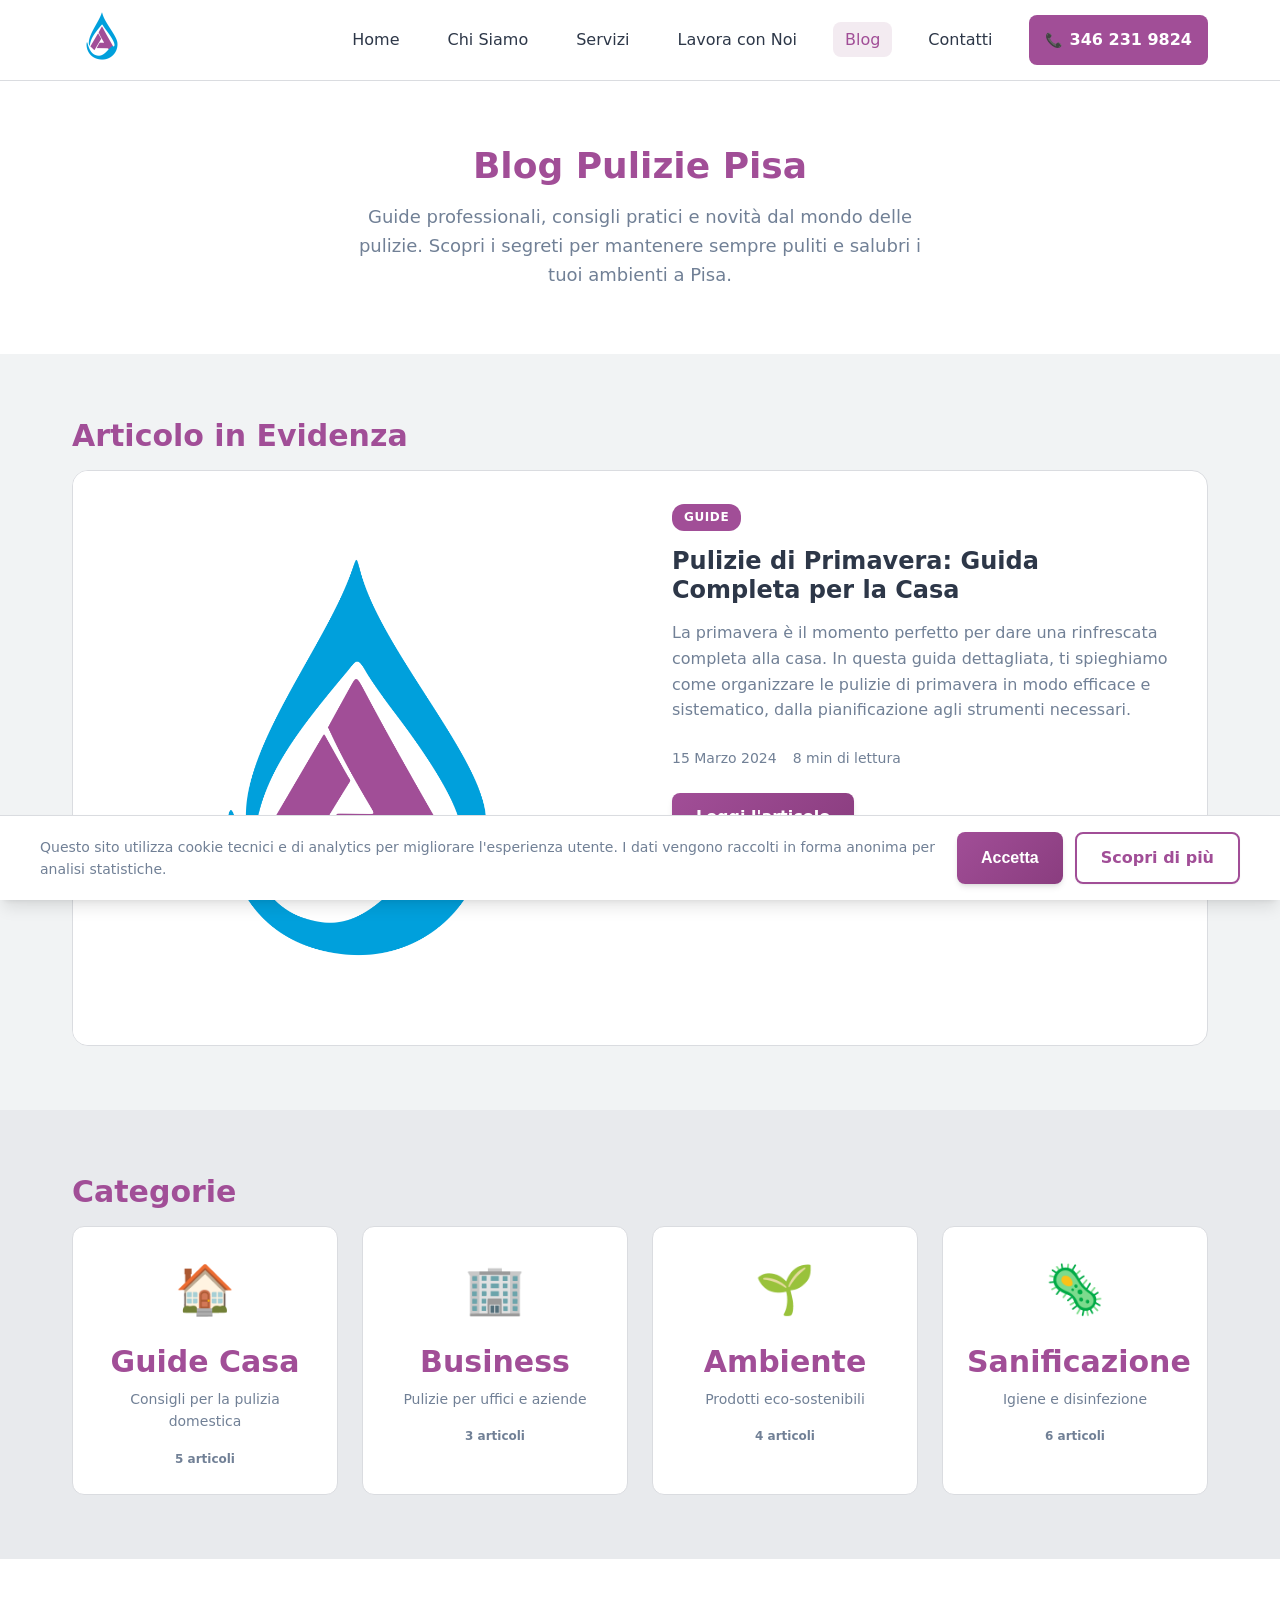
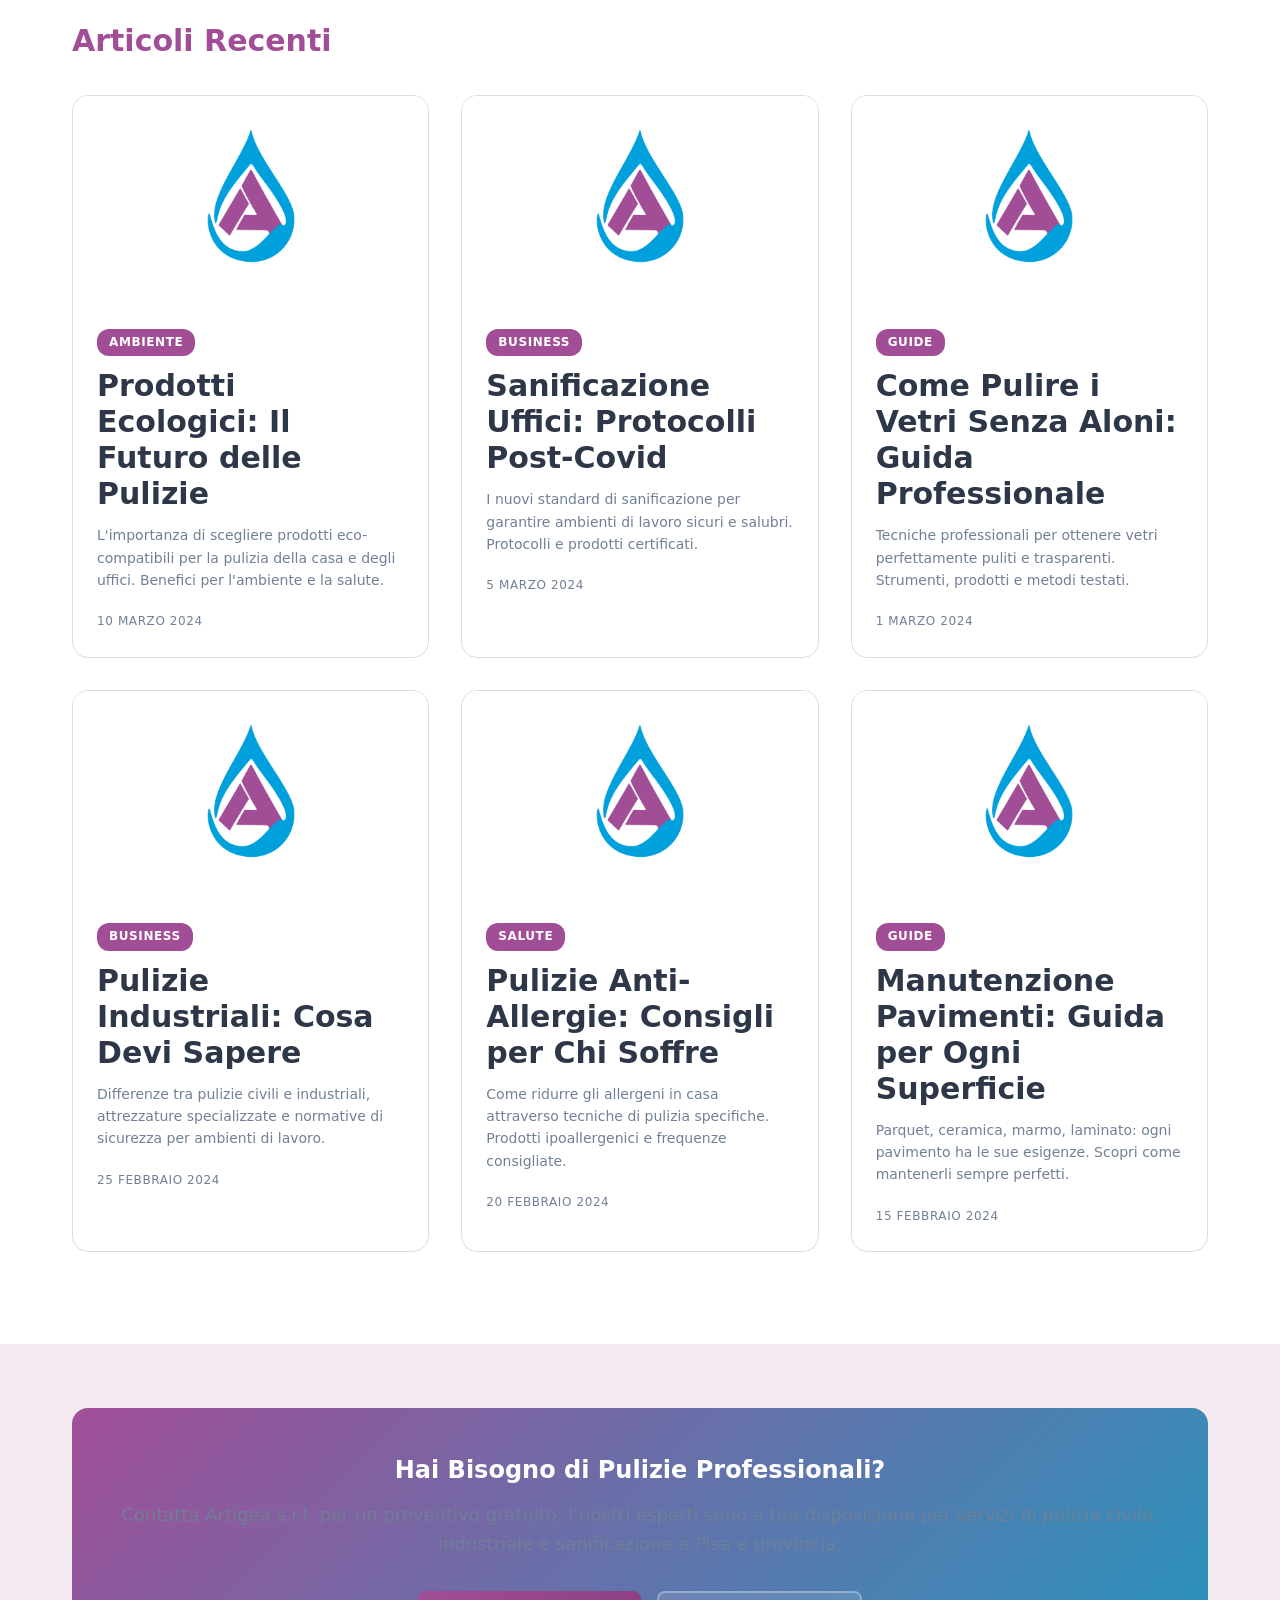
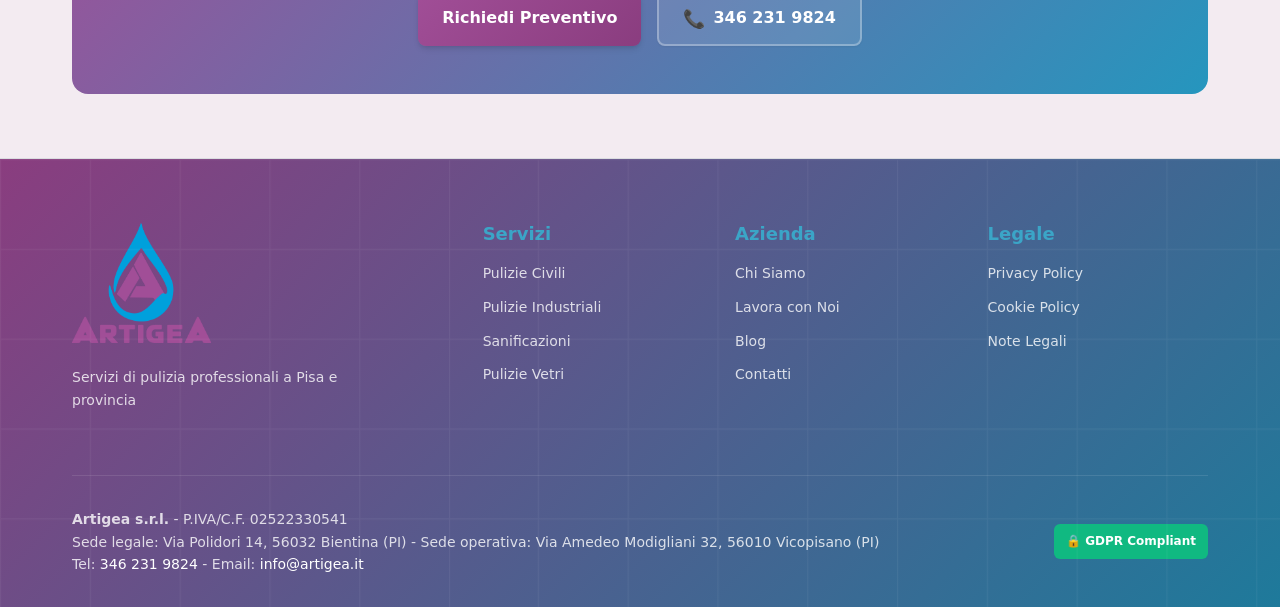
==== blog/index.html @ e5f711b4 "Updated cookie-consent.js" ====
<!DOCTYPE html>
<html lang="it">
<head>
    <meta charset="UTF-8">
    <meta name="viewport" content="width=device-width, initial-scale=1.0">
    <title>Blog Pulizie Pisa - Consigli e Guide Professionali | Artigea s.r.l.</title>
    <meta name="description" content="Blog di Artigea s.r.l. con consigli professionali per pulizie a Pisa: guide pratiche, trucchi del mestiere e novità nel settore delle pulizie civili e industriali.">
    <meta name="keywords" content="blog pulizie Pisa, consigli pulizie, guide pulizie professionali, trucchi pulizie casa, sanificazione consigli, pulizie industriali guide">
    <meta name="author" content="Artigea s.r.l.">
    
    <!-- Open Graph / Facebook -->
    <meta property="og:type" content="website">
    <meta property="og:url" content="https://www.artigea.com/blog/">
    <meta property="og:title" content="Blog Pulizie Professionali Pisa - Artigea s.r.l.">
    <meta property="og:description" content="Consigli, guide e novità dal mondo delle pulizie professionali a Pisa">
    <meta property="og:image" content="../assets/blog-og-image.jpg">

    <!-- Twitter -->
    <meta property="twitter:card" content="summary_large_image">
    <meta property="twitter:url" content="https://www.artigea.com/blog/">
    <meta property="twitter:title" content="Blog Pulizie Professionali Pisa - Artigea s.r.l.">
    <meta property="twitter:description" content="Consigli, guide e novità dal mondo delle pulizie professionali a Pisa">
    <meta property="twitter:image" content="../assets/blog-og-image.jpg">

    <!-- Favicon -->
    <link rel="icon" type="image/png" sizes="16x16" href="../assets/favicon-16.png">
    <link rel="icon" type="image/png" sizes="32x32" href="../assets/favicon-32.png">
    <link rel="apple-touch-icon" sizes="180x180" href="../assets/apple-touch-icon.png">

    <!-- Canonical URL -->
    <link rel="canonical" href="https://www.artigea.com/blog/">

    <!-- Stylesheet -->
    <link rel="stylesheet" href="../css/main.css">
    <link rel="stylesheet" href="../css/components.css">
    <link rel="stylesheet" href="../css/blog.css">

    <!-- Google Analytics GA4 -->
    <script async src="https://www.googletagmanager.com/gtag/js?id=GA_MEASUREMENT_ID"></script>
    <script>
        window.dataLayer = window.dataLayer || [];
        function gtag(){dataLayer.push(arguments);}
        gtag('js', new Date());
        gtag('config', 'GA_MEASUREMENT_ID', {
            'anonymize_ip': true,
            'cookie_flags': 'max-age=7200;secure;samesite=none'
        });
    </script>
</head>
<body>
    <!-- Header -->
    <header class="header">
        <nav class="nav container">
            <div class="nav__brand">
                <a href="../index.html">
                    <img src="../img/Senza.png" alt="Logo Artigea s.r.l." class="nav__logo">
                </a>
            </div>
            <ul class="nav__menu" id="nav-menu">
                <li class="nav__item">
                    <a href="../index.html" class="nav__link">Home</a>
                </li>
                <li class="nav__item">
                    <a href="../index.html#chi-siamo" class="nav__link">Chi Siamo</a>
                </li>
                <li class="nav__item">
                    <a href="../index.html#servizi" class="nav__link">Servizi</a>
                </li>
                <li class="nav__item">
                    <a href="../index.html#lavora-con-noi" class="nav__link">Lavora con Noi</a>
                </li>
                <li class="nav__item">
                    <a href="index.html" class="nav__link active">Blog</a>
                </li>
                <li class="nav__item">
                    <a href="../index.html#contatti" class="nav__link">Contatti</a>
                </li>
                <li class="nav__item">
                    <a href="tel:+393462319824" class="nav__link nav__phone">
                        <span class="phone-icon">📞</span>
                        346 231 9824
                    </a>
                </li>
            </ul>
            <div class="nav__toggle" id="nav-toggle">
                <span></span>
                <span></span>
                <span></span>
            </div>
        </nav>
    </header>

    <!-- Main Content -->
    <main class="blog-index">
        <!-- Hero Section -->
        <section class="blog-hero">
            <div class="container">
                <div class="blog-hero__content">
                    <h1 class="blog-hero__title">Blog Pulizie Pisa</h1>
                    <p class="blog-hero__description">
                        Guide professionali, consigli pratici e novità dal mondo delle pulizie. 
                        Scopri i segreti per mantenere sempre puliti e salubri i tuoi ambienti a Pisa.
                    </p>
                </div>
            </div>
        </section>

        <!-- Featured Article -->
        <section class="featured-article">
            <div class="container">
                <h2 class="section__title">Articolo in Evidenza</h2>
                <article class="featured-card">
                    <div class="featured-card__image">
                        <img src="../img/Senza.png" alt="Artigea s.r.l. - Pulizie di primavera Pisa" loading="lazy" style="object-fit: contain; background: white; padding: 2rem;">
                    </div>
                    <div class="featured-card__content">
                        <span class="featured-card__category">Guide</span>
                        <h3 class="featured-card__title">
                            <a href="pulizie-di-primavera-guida-completa.html">
                                Pulizie di Primavera: Guida Completa per la Casa
                            </a>
                        </h3>
                        <p class="featured-card__excerpt">
                            La primavera è il momento perfetto per dare una rinfrescata completa alla casa. 
                            In questa guida dettagliata, ti spieghiamo come organizzare le pulizie di primavera 
                            in modo efficace e sistematico, dalla pianificazione agli strumenti necessari.
                        </p>
                        <div class="featured-card__meta">
                            <time class="featured-card__date" datetime="2024-03-15">15 Marzo 2024</time>
                            <span class="featured-card__reading-time">8 min di lettura</span>
                        </div>
                        <a href="pulizie-di-primavera-guida-completa.html" class="btn btn--primary">Leggi l'articolo</a>
                    </div>
                </article>
            </div>
        </section>

        <!-- Blog Categories -->
        <section class="blog-categories">
            <div class="container">
                <h2 class="section__title">Categorie</h2>
                <div class="categories-grid">
                    <div class="category-card">
                        <div class="category-card__icon">🏠</div>
                        <h3 class="category-card__title">Guide Casa</h3>
                        <p class="category-card__description">Consigli per la pulizia domestica</p>
                        <span class="category-card__count">5 articoli</span>
                    </div>
                    <div class="category-card">
                        <div class="category-card__icon">🏢</div>
                        <h3 class="category-card__title">Business</h3>
                        <p class="category-card__description">Pulizie per uffici e aziende</p>
                        <span class="category-card__count">3 articoli</span>
                    </div>
                    <div class="category-card">
                        <div class="category-card__icon">🌱</div>
                        <h3 class="category-card__title">Ambiente</h3>
                        <p class="category-card__description">Prodotti eco-sostenibili</p>
                        <span class="category-card__count">4 articoli</span>
                    </div>
                    <div class="category-card">
                        <div class="category-card__icon">🦠</div>
                        <h3 class="category-card__title">Sanificazione</h3>
                        <p class="category-card__description">Igiene e disinfezione</p>
                        <span class="category-card__count">6 articoli</span>
                    </div>
                </div>
            </div>
        </section>

        <!-- Recent Articles -->
        <section class="recent-articles">
            <div class="container">
                <h2 class="section__title">Articoli Recenti</h2>
                <div class="blog__grid">
                    <article class="blog-card">
                        <img src="../img/Senza.png" alt="Artigea s.r.l. - Prodotti ecologici pulizie" class="blog-card__image" loading="lazy" style="object-fit: contain; background: white; padding: 1rem;">
                        <div class="blog-card__content">
                            <span class="blog-card__category">Ambiente</span>
                            <h3 class="blog-card__title">
                                <a href="prodotti-ecologici-per-pulizie.html">
                                    Prodotti Ecologici: Il Futuro delle Pulizie
                                </a>
                            </h3>
                            <p class="blog-card__excerpt">
                                L'importanza di scegliere prodotti eco-compatibili per la pulizia della casa e degli uffici. 
                                Benefici per l'ambiente e la salute.
                            </p>
                            <time class="blog-card__date" datetime="2024-03-10">10 Marzo 2024</time>
                        </div>
                    </article>

                    <article class="blog-card">
                        <img src="../img/Senza.png" alt="Artigea s.r.l. - Sanificazione uffici" class="blog-card__image" loading="lazy" style="object-fit: contain; background: white; padding: 1rem;">
                        <div class="blog-card__content">
                            <span class="blog-card__category">Business</span>
                            <h3 class="blog-card__title">
                                <a href="sanificazione-uffici-post-covid.html">
                                    Sanificazione Uffici: Protocolli Post-Covid
                                </a>
                            </h3>
                            <p class="blog-card__excerpt">
                                I nuovi standard di sanificazione per garantire ambienti di lavoro sicuri e salubri. 
                                Protocolli e prodotti certificati.
                            </p>
                            <time class="blog-card__date" datetime="2024-03-05">5 Marzo 2024</time>
                        </div>
                    </article>

                    <article class="blog-card">
                        <img src="../img/Senza.png" alt="Artigea s.r.l. - Pulizia vetri professionali" class="blog-card__image" loading="lazy" style="object-fit: contain; background: white; padding: 1rem;">
                        <div class="blog-card__content">
                            <span class="blog-card__category">Guide</span>
                            <h3 class="blog-card__title">
                                <a href="come-pulire-vetri-senza-aloni.html">
                                    Come Pulire i Vetri Senza Aloni: Guida Professionale
                                </a>
                            </h3>
                            <p class="blog-card__excerpt">
                                Tecniche professionali per ottenere vetri perfettamente puliti e trasparenti. 
                                Strumenti, prodotti e metodi testati.
                            </p>
                            <time class="blog-card__date" datetime="2024-03-01">1 Marzo 2024</time>
                        </div>
                    </article>

                    <article class="blog-card">
                        <img src="../img/Senza.png" alt="Artigea s.r.l. - Pulizie industriali" class="blog-card__image" loading="lazy" style="object-fit: contain; background: white; padding: 1rem;">
                        <div class="blog-card__content">
                            <span class="blog-card__category">Business</span>
                            <h3 class="blog-card__title">
                                <a href="pulizie-industriali-cosa-sapere.html">
                                    Pulizie Industriali: Cosa Devi Sapere
                                </a>
                            </h3>
                            <p class="blog-card__excerpt">
                                Differenze tra pulizie civili e industriali, attrezzature specializzate e 
                                normative di sicurezza per ambienti di lavoro.
                            </p>
                            <time class="blog-card__date" datetime="2024-02-25">25 Febbraio 2024</time>
                        </div>
                    </article>

                    <article class="blog-card">
                        <img src="../img/Senza.png" alt="Artigea s.r.l. - Allergie e pulizie" class="blog-card__image" loading="lazy" style="object-fit: contain; background: white; padding: 1rem;">
                        <div class="blog-card__content">
                            <span class="blog-card__category">Salute</span>
                            <h3 class="blog-card__title">
                                <a href="pulizie-anti-allergie.html">
                                    Pulizie Anti-Allergie: Consigli per Chi Soffre
                                </a>
                            </h3>
                            <p class="blog-card__excerpt">
                                Come ridurre gli allergeni in casa attraverso tecniche di pulizia specifiche. 
                                Prodotti ipoallergenici e frequenze consigliate.
                            </p>
                            <time class="blog-card__date" datetime="2024-02-20">20 Febbraio 2024</time>
                        </div>
                    </article>

                    <article class="blog-card">
                        <img src="../img/Senza.png" alt="Artigea s.r.l. - Manutenzione pavimenti" class="blog-card__image" loading="lazy" style="object-fit: contain; background: white; padding: 1rem;">
                        <div class="blog-card__content">
                            <span class="blog-card__category">Guide</span>
                            <h3 class="blog-card__title">
                                <a href="manutenzione-pavimenti-guida.html">
                                    Manutenzione Pavimenti: Guida per Ogni Superficie
                                </a>
                            </h3>
                            <p class="blog-card__excerpt">
                                Parquet, ceramica, marmo, laminato: ogni pavimento ha le sue esigenze. 
                                Scopri come mantenerli sempre perfetti.
                            </p>
                            <time class="blog-card__date" datetime="2024-02-15">15 Febbraio 2024</time>
                        </div>
                    </article>
                </div>
            </div>
        </section>

        <!-- CTA Section -->
        <section class="blog-cta">
            <div class="container">
                <div class="cta-card">
                    <div class="cta-card__content">
                        <h2 class="cta-card__title">Hai Bisogno di Pulizie Professionali?</h2>
                        <p class="cta-card__description">
                            Contatta Artigea s.r.l. per un preventivo gratuito. I nostri esperti sono a tua disposizione 
                            per servizi di pulizia civile, industriale e sanificazione a Pisa e provincia.
                        </p>
                        <div class="cta-card__actions">
                            <a href="../index.html#contatti" class="btn btn--primary">Richiedi Preventivo</a>
                            <a href="tel:+393462319824" class="btn btn--outline">
                                <span class="btn__icon">📞</span>
                                346 231 9824
                            </a>
                        </div>
                    </div>
                </div>
            </div>
        </section>
    </main>

    <!-- Footer -->
    <footer class="footer">
        <div class="container">
            <div class="footer__content">
                <div class="footer__brand">
                    <img src="../img/LogoCompleto.png" alt="Logo Artigea s.r.l." class="footer__logo">
                    <p>Servizi di pulizia professionali a Pisa e provincia</p>
                </div>
                <div class="footer__links">
                    <div class="footer__column">
                        <h4>Servizi</h4>
                        <ul>
                            <li><a href="../index.html#servizi">Pulizie Civili</a></li>
                            <li><a href="../index.html#servizi">Pulizie Industriali</a></li>
                            <li><a href="../index.html#servizi">Sanificazioni</a></li>
                            <li><a href="../index.html#servizi">Pulizie Vetri</a></li>
                        </ul>
                    </div>
                    <div class="footer__column">
                        <h4>Azienda</h4>
                        <ul>
                            <li><a href="../index.html#chi-siamo">Chi Siamo</a></li>
                            <li><a href="../index.html#lavora-con-noi">Lavora con Noi</a></li>
                            <li><a href="index.html">Blog</a></li>
                            <li><a href="../index.html#contatti">Contatti</a></li>
                        </ul>
                    </div>
                    <div class="footer__column">
                        <h4>Legale</h4>
                        <ul>
                            <li><a href="../privacy-policy.html">Privacy Policy</a></li>
                            <li><a href="../cookie-policy.html">Cookie Policy</a></li>
                            <li><a href="../note-legali.html">Note Legali</a></li>
                        </ul>
                    </div>
                </div>
            </div>
            <div class="footer__bottom">
                <div class="footer__info">
                    <p><strong>Artigea s.r.l.</strong> - P.IVA/C.F. 02522330541</p>
                    <p>Sede legale: Via Polidori 14, 56032 Bientina (PI) - Sede operativa: Via Amedeo Modigliani 32, 56010 Vicopisano (PI)</p>
                    <p>Tel: <a href="tel:+393462319824">346 231 9824</a> - Email: <a href="mailto:info@artigea.it">info@artigea.it</a></p>
                </div>
                <div class="footer__badges">
                    <span class="gdpr-badge">🔒 GDPR Compliant</span>
                </div>
            </div>
        </div>
    </footer>

    <!-- Cookie Consent Banner -->
    <div id="cookie-banner" class="cookie-banner">
        <div class="cookie-banner__content">
            <p>
                Questo sito utilizza cookie tecnici e di analytics per migliorare l'esperienza utente. 
                I dati vengono raccolti in forma anonima per analisi statistiche.
            </p>
            <div class="cookie-banner__actions">
                <button id="accept-cookies" class="btn btn--primary">Accetta</button>
                <a href="../cookie-policy.html" class="btn btn--outline">Scopri di più</a>
            </div>
        </div>
    </div>

    <!-- Scripts -->
    <script src="../js/main.js"></script>
    <script src="../js/cookie-consent.js"></script>
</body>
</html>
---- css/main.css ----
/* CSS Reset and Base Styles */
*,
*::before,
*::after {
    box-sizing: border-box;
    margin: 0;
    padding: 0;
}

:root {
    /* Brand Colors - Colori Aziendali Artigea (ORIGINALI) */
    --color-primary: #a14e97;        /* Viola aziendale */
    --color-secondary: #2596be;      /* Blu aziendale */
    --color-accent: #f59e0b;         /* Arancione energia */
    --color-success: #10b981;
    --color-warning: #f59e0b;
    --color-error: #ef4444;
    
    /* Varianti dei Colori Aziendali per Tema */
    --color-primary-light: #b866a8;   /* Viola più chiaro */
    --color-primary-dark: #8a3d7f;    /* Viola più scuro */
    --color-primary-subtle: #f3ebf1;  /* Viola molto chiaro per sfondi */
    
    --color-secondary-light: #3ba5c7; /* Blu più chiaro */
    --color-secondary-dark: #1e7a9b;  /* Blu più scuro */
    --color-secondary-subtle: #e8f4f8; /* Blu molto chiaro per sfondi */
    
    /* Neutral Colors - Palette Equilibrata */
    --color-dark: #f1f3f4;           /* Grigio più scuro per sfondo principale */
    --color-dark-lighter: #e8eaed;   /* Grigio medio per sezioni alternate */
    --color-text: #2d3748;           /* Grigio scuro per testo principale */
    --color-text-muted: #718096;     /* Grigio medio per testo secondario */
    --color-border: #dadce0;         /* Grigio più definito per bordi */
    --color-surface: #ffffff;        /* Bianco per card e superfici */
    
    /* Typography */
    --font-family: 'Inter', system-ui, -apple-system, BlinkMacSystemFont, 'Segoe UI', Roboto, 'Helvetica Neue', Arial, sans-serif;
    --font-size-xs: 0.75rem;
    --font-size-sm: 0.875rem;
    --font-size-base: 1rem;
    --font-size-lg: 1.125rem;
    --font-size-xl: 1.25rem;
    --font-size-2xl: 1.5rem;
    --font-size-3xl: 1.875rem;
    --font-size-4xl: 2.25rem;
    --font-size-5xl: 3rem;
    
    /* Spacing */
    --spacing-1: 0.25rem;
    --spacing-2: 0.5rem;
    --spacing-3: 0.75rem;
    --spacing-4: 1rem;
    --spacing-5: 1.25rem;
    --spacing-6: 1.5rem;
    --spacing-8: 2rem;
    --spacing-10: 2.5rem;
    --spacing-12: 3rem;
    --spacing-16: 4rem;
    --spacing-20: 5rem;
    --spacing-24: 6rem;
    
    /* Breakpoints */
    --breakpoint-sm: 640px;
    --breakpoint-md: 768px;
    --breakpoint-lg: 1024px;
    --breakpoint-xl: 1280px;
    
    /* Transitions */
    --transition-fast: 150ms ease-in-out;
    --transition-normal: 300ms ease-in-out;
    --transition-slow: 500ms ease-in-out;
    
    /* Shadows */
    --shadow-sm: 0 1px 2px 0 rgb(0 0 0 / 0.05);
    --shadow-md: 0 4px 6px -1px rgb(0 0 0 / 0.1), 0 2px 4px -2px rgb(0 0 0 / 0.1);
    --shadow-lg: 0 10px 15px -3px rgb(0 0 0 / 0.1), 0 4px 6px -4px rgb(0 0 0 / 0.1);
    --shadow-xl: 0 20px 25px -5px rgb(0 0 0 / 0.1), 0 8px 10px -6px rgb(0 0 0 / 0.1);
}

/* Base Styles */
html {
    scroll-behavior: smooth;
    font-size: 16px;
}

body {
    font-family: var(--font-family);
    font-size: var(--font-size-base);
    line-height: 1.6;
    color: var(--color-text);
    background-color: var(--color-dark);
    -webkit-font-smoothing: antialiased;
    -moz-osx-font-smoothing: grayscale;
}

/* Typography */
h1, h2, h3, h4, h5, h6 {
    font-weight: 700;
    line-height: 1.2;
    margin-bottom: var(--spacing-4);
    color: var(--color-text);
}

h1 {
    font-size: var(--font-size-4xl);
}

h2 {
    font-size: var(--font-size-3xl);
}

h3 {
    font-size: var(--font-size-2xl);
}

h4 {
    font-size: var(--font-size-xl);
}

p {
    margin-bottom: var(--spacing-4);
    color: var(--color-text-muted);
}

a {
    color: var(--color-primary);
    text-decoration: none;
    transition: color var(--transition-fast);
}

a:hover {
    color: var(--color-primary-dark);
}

a:focus {
    outline: 2px solid var(--color-primary);
    outline-offset: 2px;
}

/* Container */
.container {
    max-width: 1200px;
    margin: 0 auto;
    padding: 0 var(--spacing-4);
}

@media (min-width: 768px) {
    .container {
        padding: 0 var(--spacing-6);
    }
}

@media (min-width: 1024px) {
    .container {
        padding: 0 var(--spacing-8);
    }
}

/* Header */
.header {
    position: fixed;
    top: 0;
    left: 0;
    right: 0;
    background: rgba(255, 255, 255, 0.95);
    backdrop-filter: blur(10px);
    z-index: 1000;
    transition: all var(--transition-normal);
    border-bottom: 1px solid var(--color-border);
}

.header.scrolled {
    background: var(--color-surface);
    box-shadow: var(--shadow-md);
}

.nav {
    display: flex;
    align-items: center;
    justify-content: space-between;
    height: 80px;
}

.nav__logo {
    height: 60px;
    width: auto;
}

.nav__menu {
    display: none;
    list-style: none;
    align-items: center;
    gap: var(--spacing-6);
}

@media (min-width: 1024px) {
    .nav__menu {
        display: flex;
    }
}

.nav__link {
    color: var(--color-text);
    font-weight: 500;
    padding: var(--spacing-2) var(--spacing-3);
    border-radius: 8px;
    transition: all var(--transition-fast);
}

.nav__link:hover,
.nav__link:focus {
    color: var(--color-primary);
    background-color: var(--color-primary-subtle);
}

.nav__link.active {
    color: var(--color-primary);
    background-color: var(--color-primary-subtle);
}

.nav__phone {
    background: var(--color-primary);
    color: white !important;
    display: flex;
    align-items: center;
    gap: var(--spacing-2);
    padding: var(--spacing-3) var(--spacing-4);
    border-radius: 8px;
    font-weight: 600;
}

.nav__phone:hover {
    background: var(--color-primary-dark);
    transform: translateY(-2px);
    box-shadow: var(--shadow-lg);
}

.nav__toggle {
    display: flex;
    flex-direction: column;
    gap: 4px;
    cursor: pointer;
    padding: var(--spacing-2);
    background: none;
    border: none;
}

@media (min-width: 1024px) {
    .nav__toggle {
        display: none;
    }
}

.nav__toggle span {
    width: 24px;
    height: 2px;
    background: var(--color-text);
    transition: all var(--transition-fast);
}

.nav__toggle.active span:nth-child(1) {
    transform: rotate(45deg) translate(5px, 5px);
}

.nav__toggle.active span:nth-child(2) {
    opacity: 0;
}

.nav__toggle.active span:nth-child(3) {
    transform: rotate(-45deg) translate(7px, -6px);
}

/* Mobile Menu */
.nav__menu.active {
    display: flex;
    flex-direction: column;
    position: absolute;
    top: 80px;
    left: 0;
    right: 0;
    background: var(--color-surface);
    padding: var(--spacing-4);
    box-shadow: var(--shadow-lg);
    gap: var(--spacing-2);
    border-top: 1px solid var(--color-border);
}

/* Skip Link */
.skip-link {
    position: absolute;
    top: -40px;
    left: 6px;
    background: var(--color-primary);
    color: white;
    padding: 8px;
    text-decoration: none;
    border-radius: 4px;
    z-index: 10000;
}

.skip-link:focus {
    top: 6px;
}

/* Hero Section */
.hero {
    padding: 120px 0 var(--spacing-20);
    background: linear-gradient(135deg, var(--color-primary) 0%, var(--color-secondary) 70%, var(--color-accent) 100%);
    position: relative;
    overflow: hidden;
    color: white;
    box-shadow: inset 0 0 100px rgba(0, 0, 0, 0.1);
}

.hero::before {
    content: '';
    position: absolute;
    top: 0;
    left: 0;
    right: 0;
    bottom: 0;
    background: url('data:image/svg+xml,<svg xmlns="http://www.w3.org/2000/svg" viewBox="0 0 100 100"><defs><pattern id="grid" width="10" height="10" patternUnits="userSpaceOnUse"><path d="M 10 0 L 0 0 0 10" fill="none" stroke="white" stroke-width="0.5" opacity="0.1"/></pattern></defs><rect width="100" height="100" fill="url(%23grid)"/></svg>');
    opacity: 0.3;
}

.hero__container {
    position: relative;
    z-index: 2;
    display: grid;
    gap: var(--spacing-12);
    align-items: center;
}

@media (min-width: 1024px) {
    .hero__container {
        grid-template-columns: 1fr 1fr;
        gap: var(--spacing-16);
    }
}

.hero__title {
    font-size: var(--font-size-4xl);
    margin-bottom: var(--spacing-6);
    color: white;
    line-height: 1.1;
}

@media (min-width: 768px) {
    .hero__title {
        font-size: var(--font-size-5xl);
    }
}

.hero__description {
    font-size: var(--font-size-lg);
    margin-bottom: var(--spacing-8);
    color: rgba(255, 255, 255, 0.9);
    max-width: 600px;
}

.hero__actions {
    display: flex;
    flex-wrap: wrap;
    gap: var(--spacing-4);
    margin-bottom: var(--spacing-8);
}

/* Trust Signals */
.hero__trust-signals {
    display: flex;
    flex-wrap: wrap;
    gap: var(--spacing-6);
    margin-top: var(--spacing-6);
}

.trust-signal {
    display: flex;
    align-items: center;
    gap: var(--spacing-2);
    color: rgba(255, 255, 255, 0.9);
    font-size: var(--font-size-sm);
    font-weight: 500;
}

.trust-signal__icon {
    font-size: var(--font-size-base);
}

.hero__image {
    position: relative;
}

.hero__image img {
    width: 100%;
    height: 400px;
    border: 2px solid var(--color-border);
    border-radius: 16px;
    box-shadow: 0 25px 50px -12px rgba(0, 0, 0, 0.25), 0 0 0 1px rgba(255, 255, 255, 0.1);
    border: 2px solid rgba(255, 255, 255, 0.1);
}

/* About Stats */
.about__stats {
    display: grid;
    grid-template-columns: repeat(auto-fit, minmax(120px, 1fr));
    gap: var(--spacing-6);
    margin: var(--spacing-8) 0;
    padding: var(--spacing-6);
    background: var(--color-primary-subtle);
    border-radius: 12px;
    border: 1px solid var(--color-border);
}

.stat {
    text-align: center;
}

.stat__number {
    display: block;
    font-size: var(--font-size-2xl);
    font-weight: 700;
    color: var(--color-primary);
    margin-bottom: var(--spacing-2);
}

.stat__label {
    font-size: var(--font-size-sm);
    color: var(--color-text-muted);
    font-weight: 500;
}

/* Service Areas */
.service-areas {
    margin-top: var(--spacing-16);
    padding: var(--spacing-8);
    background: var(--color-surface);
    border-radius: 16px;
    border: 1px solid var(--color-border);
}

.service-areas h3 {
    color: var(--color-primary);
    text-align: center;
    margin-bottom: var(--spacing-6);
}

.areas-grid {
    display: grid;
    grid-template-columns: repeat(auto-fit, minmax(150px, 1fr));
    gap: var(--spacing-3);
}

.area-item {
    background: var(--color-dark-lighter);
    padding: var(--spacing-3);
    border-radius: 8px;
    text-align: center;
    font-size: var(--font-size-sm);
    color: var(--color-text-muted);
    border: 1px solid var(--color-border);
    transition: all var(--transition-fast);
}

.area-item:hover {
    background: var(--color-primary-subtle);
    color: var(--color-primary);
    transform: translateY(-2px);
}

/* FAQ Section */
.faq {
    padding: var(--spacing-20) 0;
    background: var(--color-surface);
}

.faq__grid {
    display: grid;
    gap: var(--spacing-6);
    max-width: 800px;
    margin: 0 auto;
}

.faq-item {
    background: var(--color-dark-lighter);
    border-radius: 12px;
    border: 1px solid var(--color-border);
    overflow: hidden;
    transition: all var(--transition-normal);
}

.faq-item:hover {
    border-color: var(--color-primary);
    box-shadow: var(--shadow-md);
}

.faq-question {
    padding: var(--spacing-6);
    margin: 0;
    color: var(--color-primary);
    font-size: var(--font-size-lg);
    cursor: pointer;
    position: relative;
    background: var(--color-surface);
    border-bottom: 1px solid var(--color-border);
}

.faq-question::after {
    content: '+';
    position: absolute;
    right: var(--spacing-6);
    top: 50%;
    transform: translateY(-50%);
    font-size: var(--font-size-xl);
    font-weight: bold;
    color: var(--color-primary);
    transition: transform var(--transition-fast);
}

.faq-item.active .faq-question::after {
    transform: translateY(-50%) rotate(45deg);
}

.faq-answer {
    padding: 0 var(--spacing-6);
    max-height: 0;
    overflow: hidden;
    transition: all var(--transition-normal);
}

.faq-item.active .faq-answer {
    padding: var(--spacing-6);
    max-height: 200px;
}

.faq-answer p {
    margin: 0;
    color: var(--color-text-muted);
    line-height: 1.6;
}

/* Form Enhancements */
.form-intro {
    color: var(--color-text-muted);
    font-size: var(--font-size-sm);
    margin-bottom: var(--spacing-6);
    text-align: center;
}

.form-note {
    color: var(--color-text-muted);
    font-size: var(--font-size-sm);
    text-align: center;
    margin-top: var(--spacing-4);
    font-style: italic;
}

/* Footer Enhancements */
.footer__social {
    display: flex;
    gap: var(--spacing-4);
    margin-top: var(--spacing-4);
}

.footer__social a {
    display: flex;
    align-items: center;
    justify-content: center;
    width: 40px;
    height: 40px;
    background: rgba(255, 255, 255, 0.1);
    border-radius: 50%;
    transition: all var(--transition-fast);
}

.footer__social a:hover {
    background: var(--color-secondary-light);
    transform: translateY(-2px);
}

.footer__social span {
    font-size: var(--font-size-lg);
}

.iso-badge {
    display: inline-flex;
    align-items: center;
    gap: var(--spacing-2);
    padding: var(--spacing-2) var(--spacing-3);
    background: var(--color-secondary);
    color: white;
    font-size: var(--font-size-xs);
    font-weight: 600;
    border-radius: 6px;
    margin-left: var(--spacing-3);
}

/* Cookie Banner Enhancements */
.cookie-banner h3 {
    color: var(--color-primary);
    margin-bottom: var(--spacing-3);
    font-size: var(--font-size-lg);
}

.btn--text {
    background: none;
    color: var(--color-text-muted);
    border: none;
    padding: var(--spacing-2) var(--spacing-3);
    font-size: var(--font-size-sm);
    text-decoration: underline;
}

.btn--text:hover {
    color: var(--color-primary);
    background: none;
    transform: none;
}

/* Section Headers */
.section__header {
    text-align: center;
    margin-bottom: var(--spacing-16);
    max-width: 800px;
    margin-left: auto;
    margin-right: auto;
}

.section__title {
    font-size: var(--font-size-3xl);
    margin-bottom: var(--spacing-4);
    color: var(--color-primary);
}

.section__subtitle {
    font-size: var(--font-size-lg);
    color: var(--color-text-muted);
}

/* About Section */
.about {
    padding: var(--spacing-20) 0;
    background: var(--color-surface);
}

.about__content {
    display: grid;
    gap: var(--spacing-12);
    align-items: center;
}

@media (min-width: 1024px) {
    .about__content {
        grid-template-columns: 1fr 1fr;
    }
}

.about__text p {
    font-size: var(--font-size-lg);
    margin-bottom: var(--spacing-6);
}

.about__values {
    display: grid;
    gap: var(--spacing-6);
    margin-top: var(--spacing-8);
}

@media (min-width: 768px) {
    .about__values {
        grid-template-columns: repeat(3, 1fr);
    }
}

.value {
    text-align: center;
    padding: var(--spacing-6);
    background: var(--color-primary-subtle);
    border-radius: 12px;
    border: 1px solid var(--color-border);
    transition: transform var(--transition-normal);
}

.value:hover {
    transform: translateY(-4px);
    box-shadow: var(--shadow-lg);
}

.value h3 {
    color: var(--color-primary);
    margin-bottom: var(--spacing-3);
}

.about__image img {
    width: 100%;
    height: 400px;
    object-fit: cover;
    border-radius: 12px;
    box-shadow: var(--shadow-lg);
}

/* Services Section */
.services {
    padding: var(--spacing-20) 0;
    background: var(--color-dark-lighter);
}

.services__grid {
    display: grid;
    gap: var(--spacing-8);
}

@media (min-width: 768px) {
    .services__grid {
        grid-template-columns: repeat(2, 1fr);
    }
}

@media (min-width: 1024px) {
    .services__grid {
        grid-template-columns: repeat(2, 1fr);
        gap: var(--spacing-10);
    }
}

/* Careers Section */
.careers {
    padding: var(--spacing-20) 0;
    background: var(--color-surface);
}

.careers__content {
    display: grid;
    gap: var(--spacing-12);
}

@media (min-width: 1024px) {
    .careers__content {
        grid-template-columns: 1fr 1fr;
        gap: var(--spacing-16);
    }
}

.careers__text h3 {
    color: var(--color-primary);
    margin-bottom: var(--spacing-4);
}

.careers__text p {
    font-size: var(--font-size-lg);
    margin-bottom: var(--spacing-6);
}

.careers__benefits,
.careers__positions {
    margin-bottom: var(--spacing-8);
}

.careers__benefits h4,
.careers__positions h4 {
    color: var(--color-secondary);
    margin-bottom: var(--spacing-4);
}

.careers__benefits ul {
    list-style: none;
    padding: 0;
}

.careers__benefits li {
    padding: var(--spacing-2) 0;
    padding-left: var(--spacing-6);
    position: relative;
    color: var(--color-text-muted);
}

.careers__benefits li::before {
    content: '✓';
    position: absolute;
    left: 0;
    color: var(--color-primary);
    font-weight: bold;
}

.position-card {
    background: var(--color-primary-subtle);
    padding: var(--spacing-6);
    border-radius: 12px;
    margin-bottom: var(--spacing-4);
    border: 1px solid var(--color-border);
}

.position-card h5 {
    color: var(--color-primary);
    margin-bottom: var(--spacing-3);
}

.position-card p {
    margin-bottom: var(--spacing-2);
    font-size: var(--font-size-sm);
}

.position-card p:last-child {
    margin-bottom: 0;
    font-style: italic;
}

.careers__form h3 {
    color: var(--color-primary);
    margin-bottom: var(--spacing-4);
}

.careers__form p {
    margin-bottom: var(--spacing-6);
    color: var(--color-text-muted);
}

/* Blog Section */
.blog {
    padding: var(--spacing-20) 0;
    background: var(--color-surface);
}

.blog__grid {
    display: grid;
    gap: var(--spacing-8);
    margin-bottom: var(--spacing-12);
}

@media (min-width: 768px) {
    .blog__grid {
        grid-template-columns: repeat(2, 1fr);
    }
}

@media (min-width: 1024px) {
    .blog__grid {
        grid-template-columns: repeat(3, 1fr);
    }
}

.blog__cta {
    text-align: center;
}

/* Contact Section */
.contact {
    padding: var(--spacing-20) 0;
    background: linear-gradient(135deg, var(--color-secondary-subtle) 0%, var(--color-primary-subtle) 100%);
}

.contact__content {
    display: grid;
    gap: var(--spacing-12);
    margin-bottom: var(--spacing-16);
}

@media (min-width: 1024px) {
    .contact__content {
        grid-template-columns: 1fr 1fr;
    }
}

.contact__info {
    display: grid;
    gap: var(--spacing-6);
}

.contact__item {
    display: flex;
    gap: var(--spacing-4);
    align-items: flex-start;
    padding: var(--spacing-6);
    background: var(--color-surface);
    border-radius: 12px;
    border: 2px solid var(--color-border);
    transition: transform var(--transition-normal);
    box-shadow: var(--shadow-sm);
}

.contact__item:hover {
    transform: translateY(-2px);
    box-shadow: var(--shadow-lg);
    border-color: var(--color-primary);
}

.contact__icon {
    font-size: var(--font-size-2xl);
    flex-shrink: 0;
}

.contact__item h3 {
    color: var(--color-primary);
    margin-bottom: var(--spacing-2);
    font-size: var(--font-size-lg);
}

.contact__item p {
    margin: 0;
    color: var(--color-text-muted);
}

.contact__item a {
    color: var(--color-text);
    font-weight: 500;
}

.contact__item a:hover {
    color: var(--color-primary);
}

.contact__map {
    border-radius: 12px;
    overflow: hidden;
    box-shadow: var(--shadow-sm);
    box-shadow: var(--shadow-lg);
}

.contact__map iframe {
    filter: grayscale(20%) contrast(1.2);
}

/* Footer */
.footer {
    background: linear-gradient(135deg, var(--color-primary-dark) 0%, var(--color-secondary-dark) 100%);
    padding: var(--spacing-16) 0 var(--spacing-8);
    border-top: 1px solid var(--color-border);
    color: white;
    position: relative;
}

.footer::before {
    content: '';
    position: absolute;
    top: 0;
    left: 0;
    right: 0;
    bottom: 0;
    background: url('data:image/svg+xml,<svg xmlns="http://www.w3.org/2000/svg" viewBox="0 0 100 100"><defs><pattern id="footergrid" width="20" height="20" patternUnits="userSpaceOnUse"><path d="M 20 0 L 0 0 0 20" fill="none" stroke="white" stroke-width="0.5" opacity="0.05"/></pattern></defs><rect width="100" height="100" fill="url(%23footergrid)"/></svg>');
}

.footer__content {
    display: grid;
    gap: var(--spacing-12);
    margin-bottom: var(--spacing-12);
}

@media (min-width: 768px) {
    .footer__content {
        grid-template-columns: 1fr 2fr;
    }
}

.footer__brand {
    max-width: 300px;
}

.footer__logo {
    height: 120px;
    width: auto;
    margin-bottom: var(--spacing-4);
}

.footer__brand p {
    color: rgba(255, 255, 255, 0.8);
    font-size: var(--font-size-sm);
}

.footer__links {
    display: grid;
    gap: var(--spacing-8);
}

@media (min-width: 640px) {
    .footer__links {
        grid-template-columns: repeat(3, 1fr);
    }
}

.footer__column h4 {
    color: var(--color-secondary-light);
    font-size: var(--font-size-lg);
    margin-bottom: var(--spacing-4);
}

.footer__column ul {
    list-style: none;
}

.footer__column li {
    margin-bottom: var(--spacing-2);
}

.footer__column a {
    color: rgba(255, 255, 255, 0.8);
    font-size: var(--font-size-sm);
    transition: color var(--transition-fast);
}

.footer__column a:hover {
    color: var(--color-secondary-light);
}

.footer__bottom {
    display: flex;
    flex-direction: column;
    gap: var(--spacing-4);
    padding-top: var(--spacing-8);
    border-top: 1px solid rgba(255, 255, 255, 0.1);
    align-items: center;
    text-align: center;
}

@media (min-width: 768px) {
    .footer__bottom {
        flex-direction: row;
        justify-content: space-between;
        text-align: left;
    }
}

.footer__info p {
    color: rgba(255, 255, 255, 0.8);
    font-size: var(--font-size-sm);
    margin: 0;
}

.footer__info a {
    color: white;
    font-weight: 500;
}

.gdpr-badge {
    display: inline-flex;
    align-items: center;
    gap: var(--spacing-2);
    padding: var(--spacing-2) var(--spacing-3);
    background: var(--color-success);
    color: white;
    font-size: var(--font-size-xs);
    font-weight: 600;
    border-radius: 6px;
}

/* Cookie Banner */
.cookie-banner {
    position: fixed;
    bottom: 0;
    left: 0;
    right: 0;
    background: var(--color-surface);
    border-top: 1px solid var(--color-border);
    padding: var(--spacing-4);
    z-index: 1000;
    transform: translateY(100%);
    transition: transform var(--transition-normal);
    box-shadow: var(--shadow-lg);
}

.cookie-banner.show {
    transform: translateY(0);
}

.cookie-banner__content {
    max-width: 1200px;
    margin: 0 auto;
    display: flex;
    flex-direction: column;
    gap: var(--spacing-4);
    align-items: center;
    text-align: center;
}

@media (min-width: 768px) {
    .cookie-banner__content {
        flex-direction: row;
        justify-content: space-between;
        text-align: left;
    }
}

.cookie-banner p {
    color: var(--color-text-muted);
    font-size: var(--font-size-sm);
    margin: 0;
    flex: 1;
}

.cookie-banner__actions {
    display: flex;
    gap: var(--spacing-3);
    flex-shrink: 0;
}

/* Responsive Typography */
@media (min-width: 768px) {
    h1 {
        font-size: var(--font-size-5xl);
    }
    
    h2 {
        font-size: var(--font-size-4xl);
    }
    
    h3 {
        font-size: var(--font-size-3xl);
    }
}

/* Accessibility */
@media (prefers-reduced-motion: reduce) {
    * {
        animation-duration: 0.01ms !important;
        animation-iteration-count: 1 !important;
        transition-duration: 0.01ms !important;
    }
    
    html {
        scroll-behavior: auto;
    }
}

/* Focus Styles */
:focus-visible {
    outline: 2px solid var(--color-primary);
    outline-offset: 2px;
}

/* Animation Classes */
.fade-in {
    transform: translateY(20px);
    transition: all var(--transition-slow);
}

.fade-in.visible {
    transform: translateY(0);
}

.slide-in-left {
    transform: translateX(-30px);
    transition: all var(--transition-slow);
}

.slide-in-left.visible {
    transform: translateX(0);
}

.slide-in-right {
    transform: translateX(30px);
    transition: all var(--transition-slow);
}

.slide-in-right.visible {
    transform: translateX(0);
}

/* Scroll Indicator */
.scroll-indicator {
    position: fixed;
    top: 0;
    left: 0;
    height: 4px;
    background: linear-gradient(90deg, var(--color-primary), var(--color-secondary));
    z-index: 1001;
    transform-origin: left;
    transform: scaleX(0);
    transition: transform var(--transition-fast);
}

/* Back to Top Button */
.back-to-top {
    position: fixed;
    bottom: var(--spacing-6);
    right: var(--spacing-6);
    width: 50px;
    height: 50px;
    background: var(--color-primary);
    color: white;
    border: none;
    border-radius: 50%;
    cursor: pointer;
    z-index: 999;
    display: flex;
    align-items: center;
    justify-content: center;
    font-size: var(--font-size-lg);
    transition: all var(--transition-normal);
    box-shadow: var(--shadow-sm);
    transform: translateY(100px);
    opacity: 0;
    box-shadow: var(--shadow-lg);
}

.back-to-top.visible {
    transform: translateY(0);
    opacity: 1;
}

.back-to-top:hover {
    background: var(--color-primary-dark);
    transform: translateY(-4px);
    box-shadow: 0 20px 40px -12px rgba(37, 150, 190, 0.25);
}
---- css/components.css ----
/* Component Styles */

/* Buttons */
.btn {
    display: inline-flex;
    align-items: center;
    justify-content: center;
    gap: var(--spacing-2);
    padding: var(--spacing-3) var(--spacing-6);
    font-size: var(--font-size-base);
    font-weight: 600;
    text-decoration: none;
    border: none;
    border-radius: 8px;
    cursor: pointer;
    transition: all var(--transition-fast);
    line-height: 1.5;
    min-height: 44px; /* Accessibility: minimum touch target */
    position: relative;
    overflow: hidden;
}

.btn::before {
    content: '';
    position: absolute;
    top: 0;
    left: -100%;
    width: 100%;
    height: 100%;
    background: linear-gradient(90deg, transparent, rgba(255, 255, 255, 0.2), transparent);
    transition: left 0.5s;
}

.btn:hover::before {
    left: 100%;
}

.btn:focus {
    outline: 2px solid var(--color-primary);
    outline-offset: 2px;
}

.btn--primary {
    background: linear-gradient(135deg, var(--color-primary), var(--color-primary-dark));
    color: white;
    box-shadow: var(--shadow-md);
}

.btn--primary:hover {
    background: linear-gradient(135deg, var(--color-primary-dark), var(--color-primary));
    transform: translateY(-2px);
    box-shadow: var(--shadow-lg);
}

.btn--secondary {
    background: linear-gradient(135deg, var(--color-secondary), var(--color-secondary-dark));
    color: white;
    box-shadow: var(--shadow-md);
}

.btn--secondary:hover {
    background: linear-gradient(135deg, var(--color-secondary-dark), var(--color-secondary));
    transform: translateY(-2px);
    box-shadow: var(--shadow-lg);
}

.btn--outline {
    background: transparent;
    color: var(--color-primary);
    border: 2px solid var(--color-primary);
    box-shadow: var(--shadow-sm);
}

.btn--outline:hover {
    background: linear-gradient(135deg, var(--color-primary), var(--color-primary-dark));
    color: white;
    transform: translateY(-2px);
    box-shadow: var(--shadow-lg);
}

.btn__icon {
    font-size: var(--font-size-lg);
}

/* Service Cards */
.service-card {
    background: var(--color-surface);
    border: 1px solid var(--color-border);
    border-radius: 16px;
    padding: var(--spacing-8);
    transition: all var(--transition-normal);
    position: relative;
    overflow: hidden;
}

.service-card:hover {
    transform: translateY(-8px);
    box-shadow: var(--shadow-xl);
    border-color: var(--color-primary);
}

.service-card::before {
    content: '';
    position: absolute;
    top: 0;
    left: 0;
    right: 0;
    height: 4px;
    background: linear-gradient(90deg, var(--color-primary), var(--color-secondary));
    opacity: 0;
    transition: opacity var(--transition-normal);
}

.service-card:hover::before {
    opacity: 1;
}

.service-card__icon {
    width: 64px;
    height: 64px;
    margin-bottom: var(--spacing-6);
    padding: var(--spacing-4);
    background: var(--color-primary-subtle);
    border-radius: 12px;
    display: flex;
    align-items: center;
    justify-content: center;
}

.service-card__icon img {
    width: 32px;
    height: 32px;
    filter: brightness(0) saturate(100%) invert(35%) sepia(96%) saturate(1028%) hue-rotate(220deg) brightness(91%) contrast(89%);
}

.service-card__title {
    color: var(--color-primary);
    font-size: var(--font-size-xl);
    margin-bottom: var(--spacing-4);
}

.service-card__description {
    color: var(--color-text-muted);
    margin-bottom: var(--spacing-6);
    line-height: 1.6;
}

.service-card__features {
    list-style: none;
    padding: 0;
    margin-bottom: var(--spacing-6);
}

.service-card__features li {
    color: var(--color-text-muted);
    padding: var(--spacing-2) 0;
    border-bottom: 1px solid var(--color-border);
    position: relative;
    padding-left: var(--spacing-6);
}

.service-card__features li:last-child {
    border-bottom: none;
}

.service-card__features li::before {
    content: '✓';
    position: absolute;
    left: 0;
    color: var(--color-primary);
    font-weight: bold;
}

.service-card__image {
    width: 100%;
    height: 200px;
    object-fit: cover;
    border-radius: 8px;
    margin-top: var(--spacing-4);
}

/* Blog Cards */
.blog-card {
    background: var(--color-surface);
    border: 1px solid var(--color-border);
    border-radius: 16px;
    overflow: hidden;
    transition: all var(--transition-normal);
}

.blog-card:hover {
    transform: translateY(-4px);
    box-shadow: var(--shadow-xl);
    border-color: var(--color-primary);
}

.blog-card__image {
    width: 100%;
    height: 200px;
    object-fit: cover;
}

.blog-card__content {
    padding: var(--spacing-6);
}

.blog-card__category {
    display: inline-block;
    padding: var(--spacing-1) var(--spacing-3);
    background: var(--color-primary);
    color: white;
    font-size: var(--font-size-xs);
    font-weight: 600;
    text-transform: uppercase;
    letter-spacing: 0.05em;
    border-radius: 12px;
    margin-bottom: var(--spacing-3);
}

.blog-card__title {
    margin-bottom: var(--spacing-3);
}

.blog-card__title a {
    color: var(--color-text);
    text-decoration: none;
    transition: color var(--transition-fast);
}

.blog-card__title a:hover {
    color: var(--color-primary);
}

.blog-card__excerpt {
    color: var(--color-text-muted);
    font-size: var(--font-size-sm);
    margin-bottom: var(--spacing-4);
    line-height: 1.6;
}

.blog-card__date {
    color: var(--color-text-muted);
    font-size: var(--font-size-xs);
    font-weight: 500;
    text-transform: uppercase;
    letter-spacing: 0.05em;
}

/* Form Styles */
.contact__form {
    background: var(--color-surface);
    padding: var(--spacing-8);
    border-radius: 16px;
    border: 2px solid var(--color-border);
    box-shadow: var(--shadow-lg);
    position: relative;
}

.contact__form::before {
    content: '';
    position: absolute;
    top: 0;
    left: 0;
    right: 0;
    height: 4px;
    background: linear-gradient(90deg, var(--color-primary), var(--color-secondary), var(--color-accent));
    border-radius: 16px 16px 0 0;
}

.form-group {
    margin-bottom: var(--spacing-6);
}

.form-group label {
    display: block;
    color: var(--color-text);
    font-weight: 600;
    margin-bottom: var(--spacing-2);
    font-size: var(--font-size-sm);
}

.form-group input,
.form-group select,
.form-group textarea {
    width: 100%;
    padding: var(--spacing-3) var(--spacing-4);
    background: var(--color-dark-lighter);
    border: 2px solid var(--color-border);
    border-radius: 8px;
    color: var(--color-text);
    font-size: var(--font-size-base);
    transition: all var(--transition-fast);
    min-height: 44px; /* Accessibility */
}

.form-group input:focus,
.form-group select:focus,
.form-group textarea:focus {
    outline: none;
    border-color: var(--color-primary);
    box-shadow: 0 0 0 3px var(--color-primary-subtle), var(--shadow-md);
    transform: translateY(-1px);
}

.form-group input::placeholder,
.form-group textarea::placeholder {
    color: var(--color-text-muted);
}

.form-group textarea {
    resize: vertical;
    min-height: 120px;
}

/* Checkbox Styles */
.checkbox-label {
    display: flex !important;
    align-items: flex-start;
    gap: var(--spacing-3);
    cursor: pointer;
    font-size: var(--font-size-sm);
    line-height: 1.6;
}

.checkbox-label input[type="checkbox"] {
    display: none;
}

.checkmark {
    width: 20px;
    height: 20px;
    background: var(--color-dark-lighter);
    border: 2px solid var(--color-border);
    border-radius: 4px;
    position: relative;
    flex-shrink: 0;
    transition: all var(--transition-fast);
}

.checkbox-label input[type="checkbox"]:checked + .checkmark {
    background: var(--color-primary);
    border-color: var(--color-primary);
}

.checkbox-label input[type="checkbox"]:checked + .checkmark::after {
    content: '✓';
    position: absolute;
    top: 50%;
    left: 50%;
    transform: translate(-50%, -50%);
    color: white;
    font-size: var(--font-size-xs);
    font-weight: bold;
}

.checkbox-label input[type="checkbox"]:focus + .checkmark {
    box-shadow: 0 0 0 3px var(--color-primary-subtle);
}

/* Form Validation */
.form-group input:invalid,
.form-group select:invalid,
.form-group textarea:invalid {
    border-color: var(--color-error);
}

.form-group input:valid,
.form-group select:valid,
.form-group textarea:valid {
    border-color: var(--color-success);
}

/* Error Messages */
.error-message {
    color: var(--color-error);
    font-size: var(--font-size-sm);
    margin-top: var(--spacing-1);
    display: none;
}

.form-group.error .error-message {
    display: block;
}

.form-group.error input,
.form-group.error select,
.form-group.error textarea {
    border-color: var(--color-error);
}

/* Success Messages */
.success-message {
    background: var(--color-success);
    color: white;
    padding: var(--spacing-4);
    border-radius: 8px;
    margin-bottom: var(--spacing-6);
    display: none;
}

.success-message.show {
    display: block;
}

/* Loading States */
.btn--loading {
    position: relative;
    color: transparent !important;
}

.btn--loading::after {
    content: '';
    position: absolute;
    top: 50%;
    left: 50%;
    width: 20px;
    height: 20px;
    margin-top: -10px;
    margin-left: -10px;
    border: 2px solid transparent;
    border-top: 2px solid white;
    border-radius: 50%;
    animation: spin 1s linear infinite;
}

@keyframes spin {
    0% { transform: rotate(0deg); }
    100% { transform: rotate(360deg); }
}

/* Phone Icon */
.phone-icon {
    display: inline-block;
    font-size: var(--font-size-sm);
}

/* Responsive Adjustments */
@media (max-width: 767px) {
    .service-card {
        padding: var(--spacing-6);
    }
    
    .contact__form {
        padding: var(--spacing-6);
    }
    
    .btn {
        width: 100%;
        justify-content: center;
    }
    
    .hero__actions {
        flex-direction: column;
    }
    
    .hero__actions .btn {
        width: 100%;
    }
}

/* Tooltip */
.tooltip {
    position: relative;
    display: inline-block;
}

.tooltip::after {
    content: attr(data-tooltip);
    position: absolute;
    bottom: 125%;
    left: 50%;
    transform: translateX(-50%);
    background: var(--color-text);
    color: var(--color-surface);
    padding: var(--spacing-2) var(--spacing-3);
    border-radius: 6px;
    font-size: var(--font-size-xs);
    white-space: nowrap;
    opacity: 0;
    pointer-events: none;
    transition: opacity var(--transition-fast);
    z-index: 1000;
}

.tooltip::before {
    content: '';
    position: absolute;
    bottom: 115%;
    left: 50%;
    transform: translateX(-50%);
    border: 5px solid transparent;
    border-top-color: var(--color-text);
    opacity: 0;
    pointer-events: none;
    transition: opacity var(--transition-fast);
}

.tooltip:hover::after,
.tooltip:hover::before {
    opacity: 1;
}

/* Notification */
.notification {
    position: fixed;
    top: 100px;
    right: var(--spacing-6);
    background: var(--color-surface);
    color: var(--color-text);
    padding: var(--spacing-4) var(--spacing-6);
    border-radius: 8px;
    border: 1px solid var(--color-border);
    box-shadow: var(--shadow-lg);
    z-index: 1000;
    transform: translateX(400px);
    opacity: 0;
    transition: all var(--transition-normal);
    max-width: 300px;
}

.notification.show {
    transform: translateX(0);
    opacity: 1;
}

.notification--success {
    background: var(--color-success);
    color: white;
}

.notification--error {
    background: var(--color-error);
    color: white;
}

.notification--info {
    background: var(--color-secondary);
    color: white;
}

/* Easy Integration Helpers */

/* Service Card Template - Easy to duplicate */
.service-template {
    /* Copy this structure for new services */
    background: var(--color-surface);
    border: 1px solid var(--color-border);
    border-radius: 16px;
    padding: var(--spacing-8);
    transition: all var(--transition-normal);
}

/* Blog Card Template - Easy to duplicate */
.blog-template {
    /* Copy this structure for new blog posts */
    background: var(--color-surface);
    border: 1px solid var(--color-border);
    border-radius: 16px;
    overflow: hidden;
    transition: all var(--transition-normal);
}

/* Quick Add Classes for Content */
.content-section {
    padding: var(--spacing-20) 0;
}

.content-section--alt {
    background: var(--color-surface);
}

.content-grid {
    display: grid;
    gap: var(--spacing-8);
}

@media (min-width: 768px) {
    .content-grid--2 {
        grid-template-columns: repeat(2, 1fr);
    }
    
    .content-grid--3 {
        grid-template-columns: repeat(3, 1fr);
    }
}

/* Integration Ready Styles */
.integration-ready {
    /* Styles that make it easy to add new content */
    margin-bottom: var(--spacing-8);
}

.integration-ready:last-child {
    margin-bottom: 0;
}
---- css/blog.css ----
/* Blog-specific styles */

/* Blog Index Specific Styles */
.blog-index {
    padding-top: 80px;
}

.blog-hero {
    background: var(--color-surface);
    padding: var(--spacing-16) 0;
    text-align: center;
}

.blog-hero__title {
    font-size: var(--font-size-4xl);
    margin-bottom: var(--spacing-4);
    color: var(--color-primary);
}

.blog-hero__description {
    font-size: var(--font-size-lg);
    color: var(--color-text-muted);
    max-width: 600px;
    margin: 0 auto;
}

/* Featured Article */
.featured-article {
    padding: var(--spacing-16) 0;
}

.featured-card {
    display: grid;
    gap: var(--spacing-8);
    background: var(--color-surface);
    border-radius: 16px;
    overflow: hidden;
    border: 1px solid var(--color-border);
}

@media (min-width: 1024px) {
    .featured-card {
        grid-template-columns: 1fr 1fr;
        gap: 0;
    }
}

.featured-card__image img {
    width: 100%;
    height: 300px;
    object-fit: cover;
}

@media (min-width: 1024px) {
    .featured-card__image img {
        height: 100%;
    }
}

.featured-card__content {
    padding: var(--spacing-8);
}

.featured-card__category {
    display: inline-block;
    padding: var(--spacing-1) var(--spacing-3);
    background: var(--color-primary);
    color: white;
    font-size: var(--font-size-xs);
    font-weight: 600;
    text-transform: uppercase;
    letter-spacing: 0.05em;
    border-radius: 12px;
    margin-bottom: var(--spacing-4);
}

.featured-card__title {
    font-size: var(--font-size-2xl);
    margin-bottom: var(--spacing-4);
}

.featured-card__title a {
    color: var(--color-text);
    text-decoration: none;
}

.featured-card__title a:hover {
    color: var(--color-primary);
}

.featured-card__excerpt {
    color: var(--color-text-muted);
    line-height: 1.6;
    margin-bottom: var(--spacing-6);
}

.featured-card__meta {
    display: flex;
    gap: var(--spacing-4);
    margin-bottom: var(--spacing-6);
    font-size: var(--font-size-sm);
    color: var(--color-text-muted);
}

/* Categories */
.blog-categories {
    padding: var(--spacing-16) 0;
    background: var(--color-dark-lighter);
}

.categories-grid {
    display: grid;
    gap: var(--spacing-6);
    grid-template-columns: repeat(auto-fit, minmax(250px, 1fr));
}

.category-card {
    background: var(--color-surface);
    padding: var(--spacing-6);
    border-radius: 12px;
    border: 1px solid var(--color-border);
    text-align: center;
    transition: transform var(--transition-normal);
}

.category-card:hover {
    transform: translateY(-4px);
    box-shadow: var(--shadow-lg);
}

.category-card__icon {
    font-size: 3rem;
    margin-bottom: var(--spacing-4);
}

.category-card__title {
    color: var(--color-primary);
    margin-bottom: var(--spacing-2);
}

.category-card__description {
    color: var(--color-text-muted);
    font-size: var(--font-size-sm);
    margin-bottom: var(--spacing-3);
}

.category-card__count {
    color: var(--color-text-muted);
    font-size: var(--font-size-xs);
    font-weight: 600;
}

/* Recent Articles */
.recent-articles {
    padding: var(--spacing-16) 0;
    background: var(--color-surface);
}

/* CTA Section */
.blog-cta {
    padding: var(--spacing-16) 0;
    background: var(--color-primary-subtle);
}

.cta-card {
    background: linear-gradient(135deg, var(--color-primary), var(--color-secondary));
    padding: var(--spacing-12);
    border-radius: 16px;
    text-align: center;
    color: white;
}

.cta-card__title {
    font-size: var(--font-size-2xl);
    margin-bottom: var(--spacing-4);
    color: white;
}

.cta-card__description {
    font-size: var(--font-size-lg);
    margin-bottom: var(--spacing-8);
    opacity: 0.9;
}

.cta-card__actions {
    display: flex;
    gap: var(--spacing-4);
    justify-content: center;
    flex-wrap: wrap;
}

.cta-card .btn--outline {
    background: rgba(255, 255, 255, 0.1);
    color: white;
    border-color: rgba(255, 255, 255, 0.3);
}

.cta-card .btn--outline:hover {
    background: rgba(255, 255, 255, 0.2);
    border-color: white;
    transform: translateY(-2px);
}

/* Article Layout */
.blog-post {
    padding-top: 80px;
}

/* Breadcrumb */
.breadcrumb {
    padding: var(--spacing-4) 0;
    background: var(--color-surface);
    border-bottom: 1px solid var(--color-border);
}

.breadcrumb__list {
    display: flex;
    align-items: center;
    gap: var(--spacing-2);
    list-style: none;
    margin: 0;
    padding: 0;
}

.breadcrumb__item {
    display: flex;
    align-items: center;
    gap: var(--spacing-2);
}

.breadcrumb__item:not(:last-child)::after {
    content: '›';
    color: var(--color-text-muted);
    font-weight: bold;
}

.breadcrumb__link {
    color: var(--color-text-muted);
    text-decoration: none;
    font-size: var(--font-size-sm);
    transition: color var(--transition-fast);
}

.breadcrumb__link:hover {
    color: var(--color-primary);
}

.breadcrumb__item--current {
    color: var(--color-text);
    font-size: var(--font-size-sm);
    font-weight: 500;
}

/* Article Header */
.article-header {
    padding: var(--spacing-12) 0;
    background: var(--color-surface);
    text-align: center;
}

.article-meta {
    display: flex;
    align-items: center;
    justify-content: center;
    gap: var(--spacing-4);
    margin-bottom: var(--spacing-6);
    flex-wrap: wrap;
}

.article-category {
    display: inline-block;
    padding: var(--spacing-1) var(--spacing-3);
    background: var(--color-primary);
    color: white;
    font-size: var(--font-size-xs);
    font-weight: 600;
    text-transform: uppercase;
    letter-spacing: 0.05em;
    border-radius: 12px;
}

.article-date,
.article-reading-time {
    color: var(--color-text-muted);
    font-size: var(--font-size-sm);
    font-weight: 500;
}

.article-title {
    font-size: var(--font-size-4xl);
    margin-bottom: var(--spacing-6);
    max-width: 800px;
    margin-left: auto;
    margin-right: auto;
    line-height: 1.1;
}

@media (min-width: 768px) {
    .article-title {
        font-size: var(--font-size-5xl);
    }
}

.article-excerpt {
    font-size: var(--font-size-lg);
    color: var(--color-text-muted);
    max-width: 600px;
    margin: 0 auto var(--spacing-12);
    line-height: 1.6;
}

.article-image {
    max-width: 1000px;
    margin: 0 auto;
    border-radius: 16px;
    overflow: hidden;
    box-shadow: var(--shadow-xl);
}

.article-image img {
    width: 100%;
    height: 400px;
    object-fit: cover;
}

@media (min-width: 768px) {
    .article-image img {
        height: 500px;
    }
}

/* Article Content */
.article-content {
    padding: var(--spacing-20) 0;
}

.article-content .container {
    display: grid;
    gap: var(--spacing-12);
}

@media (min-width: 1024px) {
    .article-content .container {
        grid-template-columns: 2fr 1fr;
        gap: var(--spacing-16);
    }
}

/* Article Body */
.article-body {
    max-width: 800px;
}

@media (min-width: 1024px) {
    .article-body {
        max-width: none;
    }
}

.article-body h2 {
    color: var(--color-primary);
    margin-top: var(--spacing-12);
    margin-bottom: var(--spacing-6);
    font-size: var(--font-size-2xl);
}

.article-body h3 {
    color: var(--color-secondary);
    margin-top: var(--spacing-10);
    margin-bottom: var(--spacing-4);
    font-size: var(--font-size-xl);
}

.article-body h4 {
    color: var(--color-text);
    margin-top: var(--spacing-8);
    margin-bottom: var(--spacing-3);
    font-size: var(--font-size-lg);
}

.article-body p {
    font-size: var(--font-size-lg);
    line-height: 1.7;
    margin-bottom: var(--spacing-6);
    color: var(--color-text-muted);
}

.article-body ul,
.article-body ol {
    margin-bottom: var(--spacing-6);
    padding-left: var(--spacing-6);
}

.article-body li {
    font-size: var(--font-size-lg);
    line-height: 1.7;
    margin-bottom: var(--spacing-2);
    color: var(--color-text-muted);
}

.article-body li::marker {
    color: var(--color-primary);
}

.article-body a {
    color: var(--color-primary);
    font-weight: 500;
    text-decoration: underline;
    text-decoration-color: rgba(161, 78, 151, 0.3);
    text-underline-offset: 3px;
    transition: all var(--transition-fast);
}

.article-body a:hover {
    color: var(--color-secondary);
    text-decoration-color: var(--color-secondary);
}

.article-body strong {
    color: var(--color-text);
    font-weight: 600;
}

.article-body em {
    color: var(--color-text);
    font-style: italic;
}

/* Article Quote */
.article-quote {
    background: var(--color-surface);
    border-left: 4px solid var(--color-primary);
    padding: var(--spacing-8);
    margin: var(--spacing-12) 0;
    border-radius: 0 12px 12px 0;
    font-size: var(--font-size-lg);
    font-style: italic;
    color: var(--color-text);
    position: relative;
}

.article-quote::before {
    content: '"';
    font-size: 4rem;
    color: var(--color-primary);
    position: absolute;
    top: var(--spacing-2);
    left: var(--spacing-4);
    line-height: 1;
    opacity: 0.3;
}

/* Article Sidebar */
.article-sidebar {
    display: grid;
    gap: var(--spacing-8);
    align-content: start;
    position: sticky;
    top: 120px;
    max-height: calc(100vh - 140px);
    overflow-y: auto;
}

@media (max-width: 1023px) {
    .article-sidebar {
        position: static;
        max-height: none;
        order: -1;
    }
}

/* Author Card */
.author-card {
    background: var(--color-surface);
    padding: var(--spacing-6);
    border-radius: 12px;
    border: 1px solid var(--color-border);
    text-align: center;
}

.author-info h3 {
    color: var(--color-primary);
    margin-bottom: var(--spacing-3);
    font-size: var(--font-size-lg);
}

.author-info p {
    color: var(--color-text-muted);
    font-size: var(--font-size-sm);
    line-height: 1.6;
    margin: 0;
}

/* Sidebar CTA */
.sidebar-cta {
    background: linear-gradient(135deg, var(--color-primary), var(--color-secondary));
    padding: var(--spacing-8);
    border-radius: 16px;
    text-align: center;
    color: white;
}

.sidebar-cta h3 {
    color: white;
    margin-bottom: var(--spacing-3);
    font-size: var(--font-size-lg);
}

.sidebar-cta p {
    color: rgba(255, 255, 255, 0.9);
    margin-bottom: var(--spacing-6);
    font-size: var(--font-size-sm);
}

.sidebar-cta .btn {
    width: 100%;
    margin-bottom: var(--spacing-3);
}

.sidebar-cta .btn:last-child {
    margin-bottom: 0;
}

.sidebar-cta .btn--outline {
    background: rgba(255, 255, 255, 0.1);
    color: white;
    border-color: rgba(255, 255, 255, 0.3);
}

.sidebar-cta .btn--outline:hover {
    background: rgba(255, 255, 255, 0.2);
    border-color: white;
    transform: translateY(-2px);
}

/* Share Buttons */
.share-buttons {
    background: var(--color-surface);
    padding: var(--spacing-6);
    border-radius: 12px;
    border: 1px solid var(--color-border);
}

.share-buttons h4 {
    color: var(--color-text);
    margin-bottom: var(--spacing-4);
    font-size: var(--font-size-base);
    text-align: center;
}

.share-buttons__list {
    display: grid;
    grid-template-columns: repeat(2, 1fr);
    gap: var(--spacing-3);
}

.share-btn {
    display: flex;
    align-items: center;
    justify-content: center;
    padding: var(--spacing-3);
    border-radius: 8px;
    font-size: var(--font-size-sm);
    font-weight: 600;
    text-decoration: none;
    transition: all var(--transition-fast);
    min-height: 40px;
}

.share-btn--facebook {
    background: #1877f2;
    color: white;
}

.share-btn--twitter {
    background: #1da1f2;
    color: white;
}

.share-btn--linkedin {
    background: #0077b5;
    color: white;
}

.share-btn--whatsapp {
    background: #25d366;
    color: white;
}

.share-btn:hover {
    transform: translateY(-2px);
    box-shadow: var(--shadow-md);
    opacity: 0.9;
}

/* Related Articles */
.related-articles {
    padding: var(--spacing-20) 0;
    background: var(--color-surface);
    border-top: 1px solid var(--color-border);
}

/* Table of Contents */
.table-of-contents {
    background: var(--color-surface);
    padding: var(--spacing-6);
    border-radius: 12px;
    border: 1px solid var(--color-border);
    margin-bottom: var(--spacing-8);
}

.table-of-contents h4 {
    color: var(--color-primary);
    margin-bottom: var(--spacing-4);
    font-size: var(--font-size-base);
}

.table-of-contents ul {
    list-style: none;
    padding: 0;
    margin: 0;
}

.table-of-contents li {
    margin-bottom: var(--spacing-2);
}

.table-of-contents a {
    color: var(--color-text-muted);
    text-decoration: none;
    font-size: var(--font-size-sm);
    display: block;
    padding: var(--spacing-1) var(--spacing-2);
    border-radius: 6px;
    transition: all var(--transition-fast);
}

.table-of-contents a:hover {
    color: var(--color-primary);
    background: rgba(161, 78, 151, 0.1);
}

.table-of-contents a.active {
    color: var(--color-primary);
    background: rgba(161, 78, 151, 0.1);
    font-weight: 500;
}

/* Image Captions */
.article-body figure {
    margin: var(--spacing-8) 0;
    text-align: center;
}

.article-body figure img {
    width: 100%;
    border-radius: 8px;
    box-shadow: var(--shadow-md);
}

.article-body figcaption {
    font-size: var(--font-size-sm);
    color: var(--color-text-muted);
    margin-top: var(--spacing-3);
    font-style: italic;
}

/* Code Blocks */
.article-body pre {
    background: var(--color-dark-lighter);
    padding: var(--spacing-6);
    border-radius: 8px;
    overflow-x: auto;
    margin: var(--spacing-8) 0;
    border: 1px solid var(--color-border);
}

.article-body code {
    background: var(--color-surface);
    padding: var(--spacing-1) var(--spacing-2);
    border-radius: 4px;
    font-family: 'Monaco', 'Menlo', 'Ubuntu Mono', monospace;
    font-size: var(--font-size-sm);
    color: var(--color-text);
    border: 1px solid var(--color-border);
}

.article-body pre code {
    background: none;
    padding: 0;
    border: none;
    color: var(--color-text);
}

/* Reading Progress Indicator */
.reading-progress {
    position: fixed;
    top: 80px;
    left: 0;
    width: 100%;
    height: 3px;
    background: rgba(161, 78, 151, 0.2);
    z-index: 999;
}

.reading-progress__bar {
    height: 100%;
    background: linear-gradient(90deg, var(--color-primary), var(--color-secondary));
    width: 0%;
    transition: width 0.3s ease;
}

/* Print Styles */
@media print {
    .header,
    .footer,
    .article-sidebar,
    .related-articles,
    .cookie-banner,
    .share-buttons,
    .breadcrumb {
        display: none !important;
    }
    
    .article-content {
        padding: 0;
    }
    
    .article-body {
        max-width: none;
    }
    
    .article-title {
        color: #000 !important;
        font-size: 24pt;
    }
    
    .article-body h2 {
        color: #000 !important;
        font-size: 18pt;
    }
    
    .article-body p,
    .article-body li {
        color: #000 !important;
        font-size: 12pt;
        line-height: 1.5;
    }
}

/* Accessibility Improvements */
@media (prefers-reduced-motion: reduce) {
    .share-btn,
    .breadcrumb__link,
    .table-of-contents a {
        transition: none;
    }
}

/* High Contrast Mode */
@media (prefers-contrast: high) {
    .article-quote {
        border-left-color: var(--color-text);
        background: var(--color-dark);
    }
    
    .share-btn {
        border: 2px solid currentColor;
    }
    
    .sidebar-cta {
        border: 2px solid var(--color-primary);
    }
}
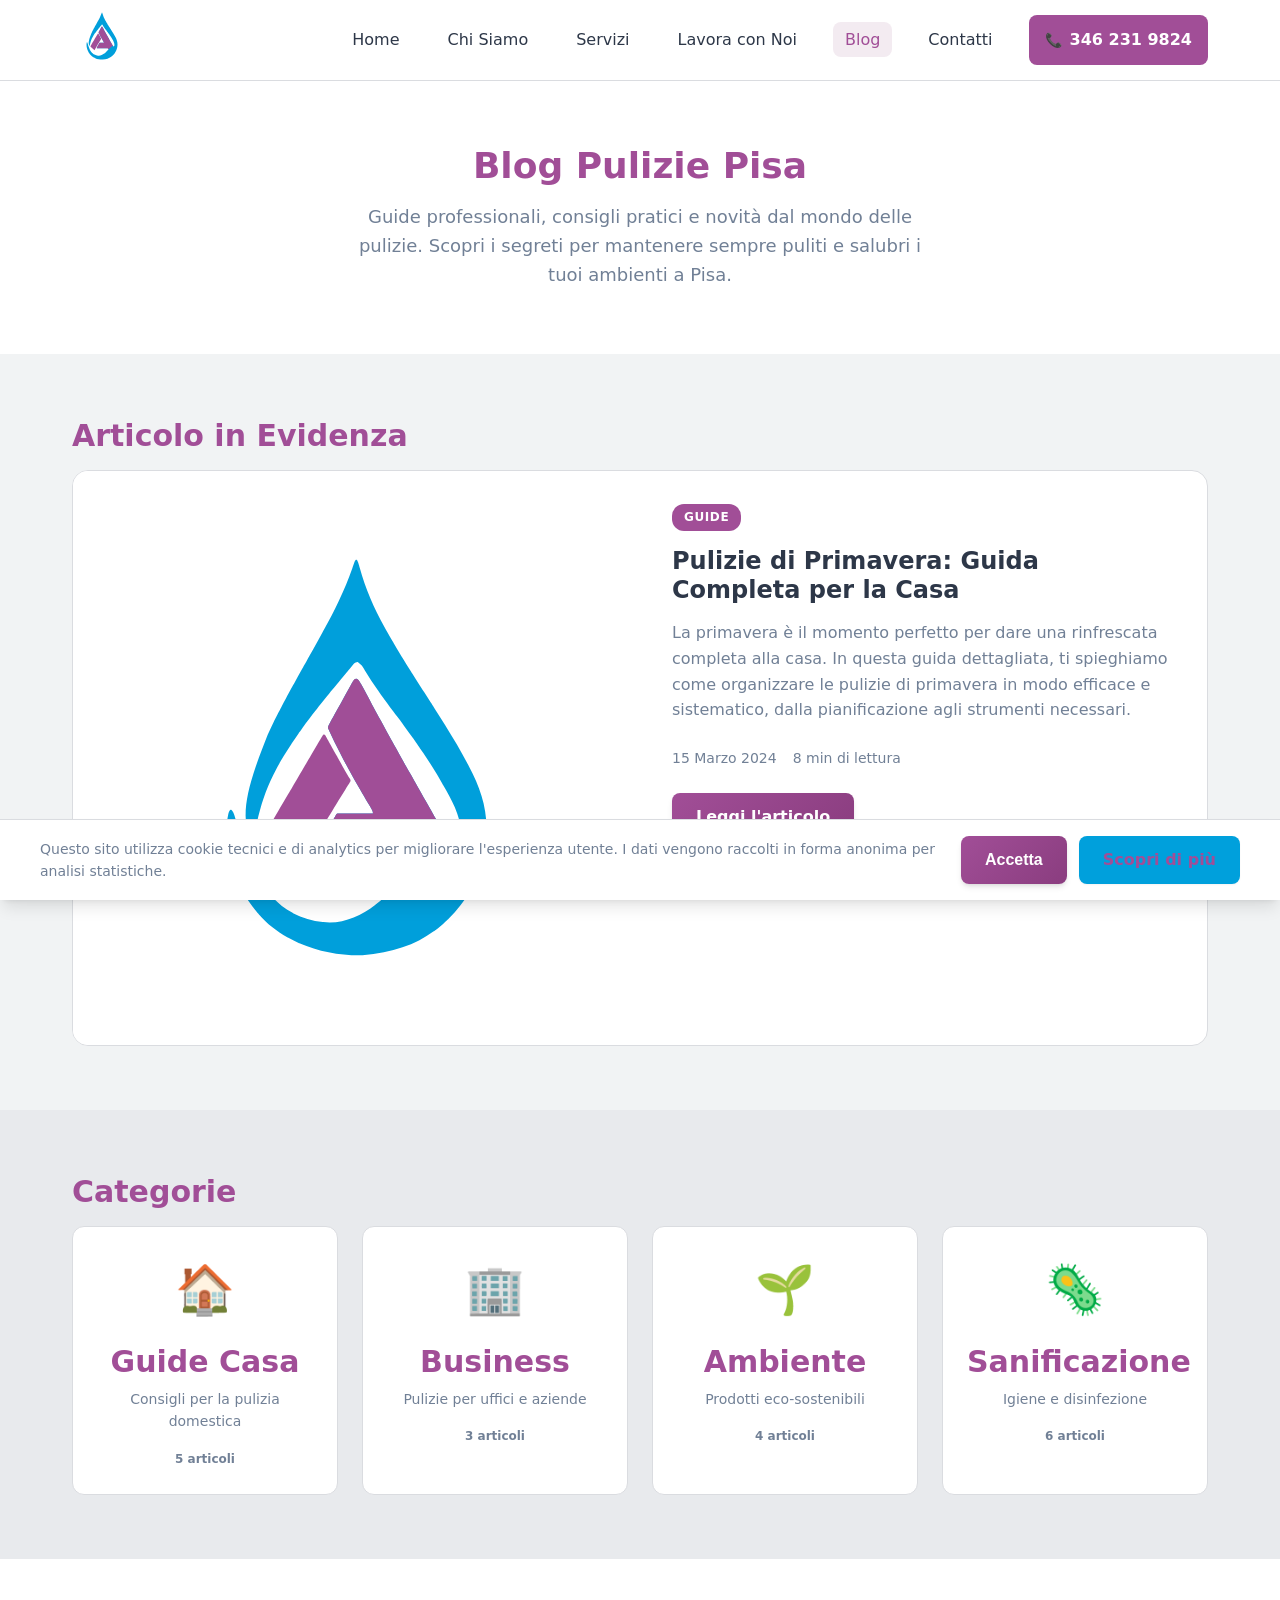
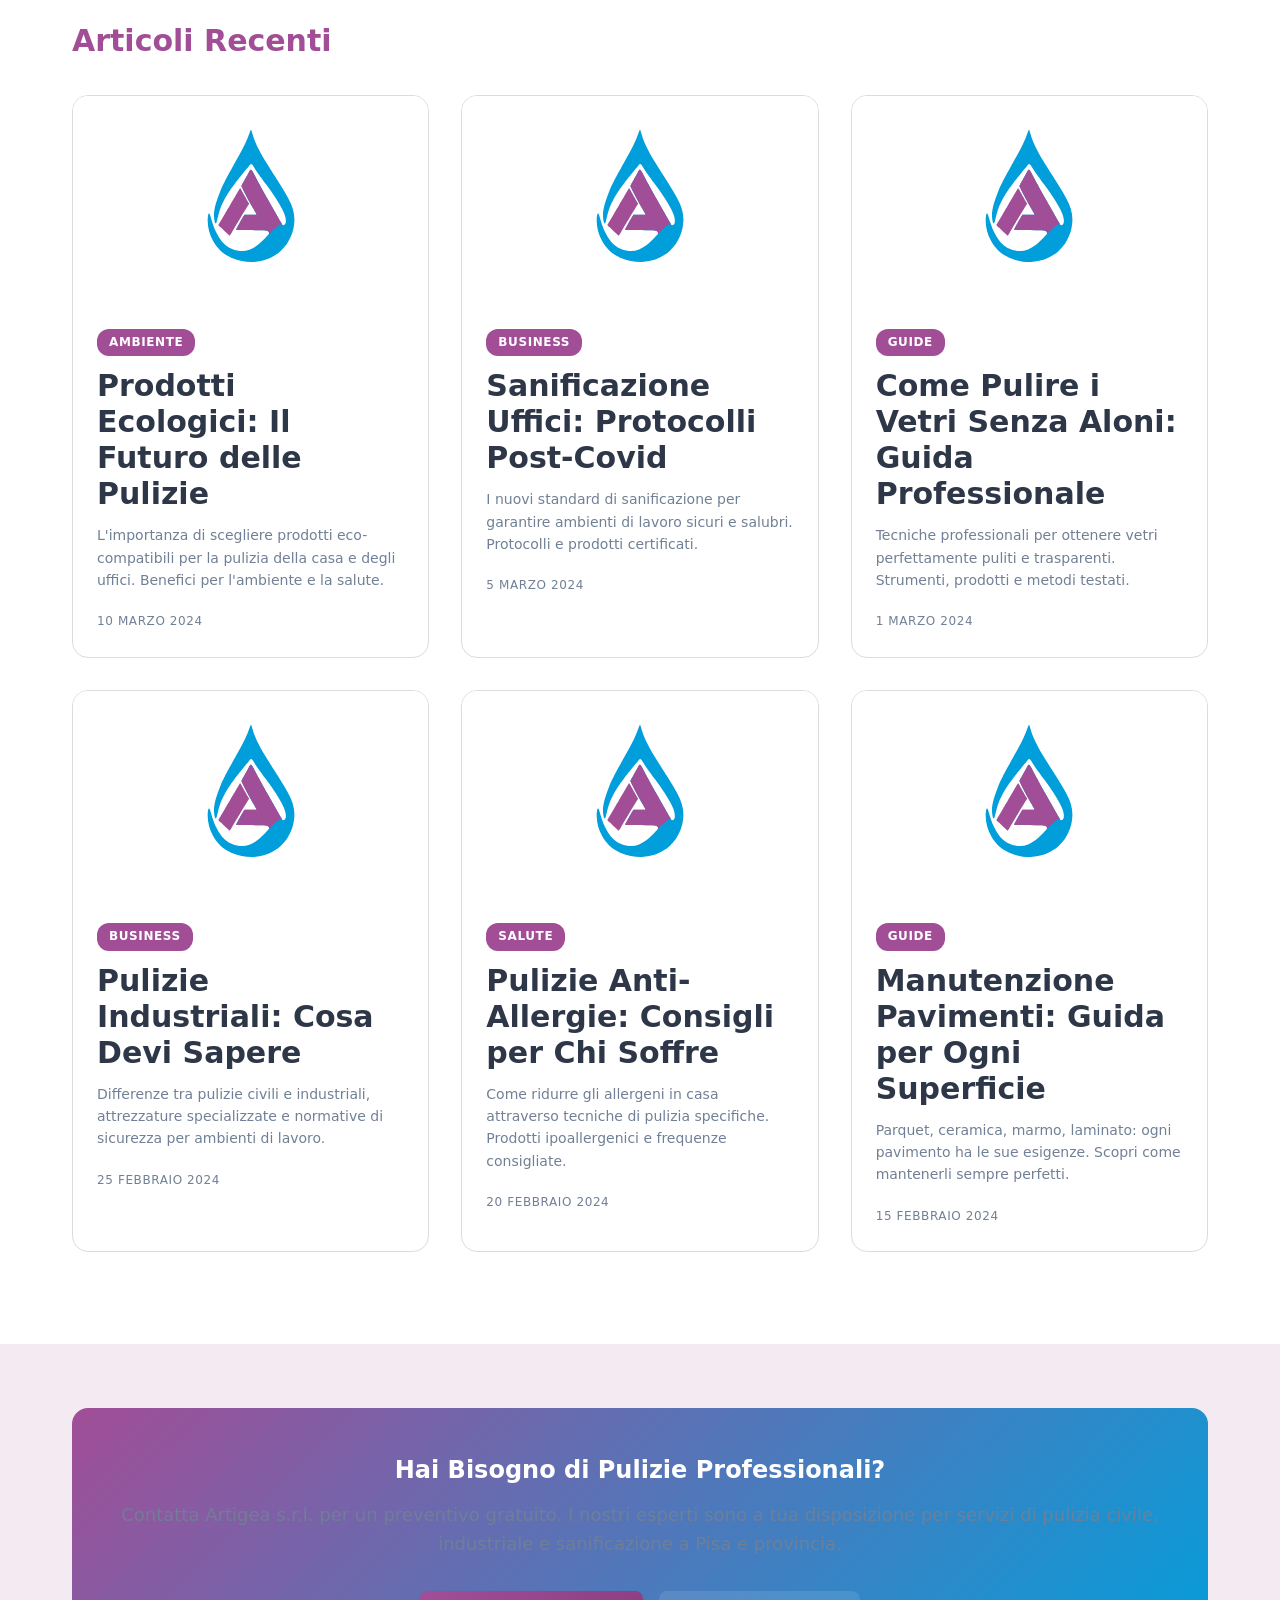
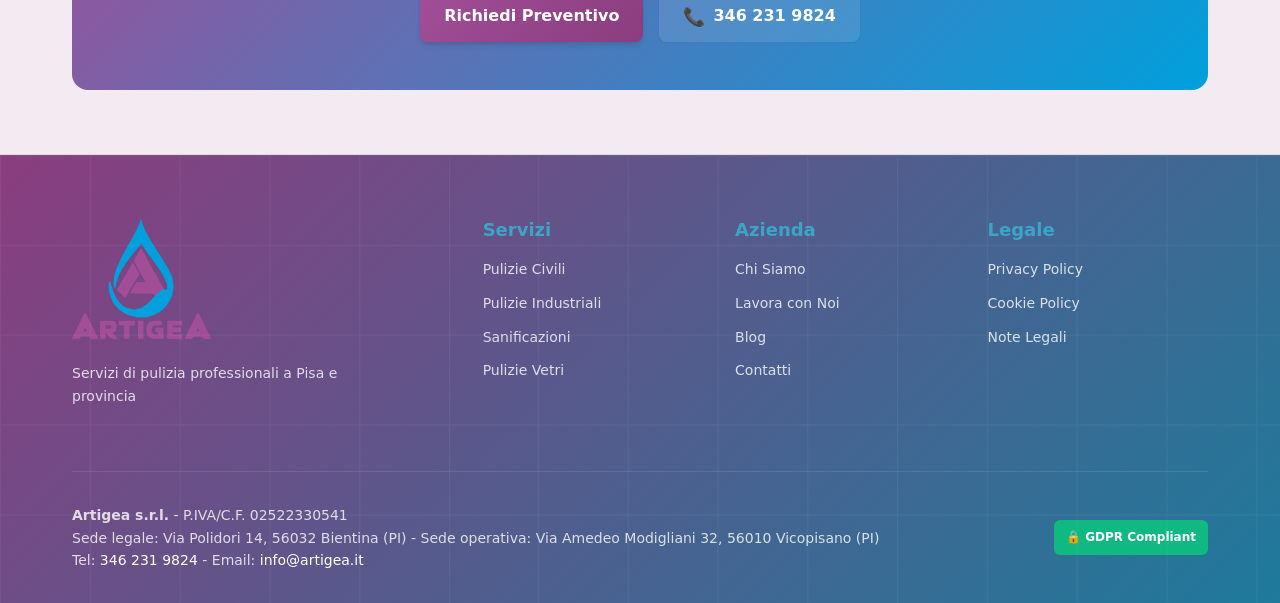
==== commit 44bc72f6: "Add files via upload" ====
--- a/blog/index.html
+++ b/blog/index.html
@@ -53,7 +53,7 @@
         <nav class="nav container">
             <div class="nav__brand">
                 <a href="../index.html">
-                    <img src="../img/Senza.png" alt="Logo Artigea s.r.l." class="nav__logo">
+                    <img src=".././img/logo.svg" alt="Logo Artigea s.r.l." class="nav__logo">
                 </a>
             </div>
             <ul class="nav__menu" id="nav-menu">
@@ -111,7 +111,7 @@
                 <h2 class="section__title">Articolo in Evidenza</h2>
                 <article class="featured-card">
                     <div class="featured-card__image">
-                        <img src="../img/Senza.png" alt="Artigea s.r.l. - Pulizie di primavera Pisa" loading="lazy" style="object-fit: contain; background: white; padding: 2rem;">
+                        <img src=".././img/logo.svg" alt="Artigea s.r.l. - Pulizie di primavera Pisa" loading="lazy" style="object-fit: contain; background: white; padding: 2rem;">
                     </div>
                     <div class="featured-card__content">
                         <span class="featured-card__category">Guide</span>
@@ -174,7 +174,7 @@
                 <h2 class="section__title">Articoli Recenti</h2>
                 <div class="blog__grid">
                     <article class="blog-card">
-                        <img src="../img/Senza.png" alt="Artigea s.r.l. - Prodotti ecologici pulizie" class="blog-card__image" loading="lazy" style="object-fit: contain; background: white; padding: 1rem;">
+                        <img src=".././img/logo.svg" alt="Artigea s.r.l. - Prodotti ecologici pulizie" class="blog-card__image" loading="lazy" style="object-fit: contain; background: white; padding: 1rem;">
                         <div class="blog-card__content">
                             <span class="blog-card__category">Ambiente</span>
                             <h3 class="blog-card__title">
@@ -191,7 +191,7 @@
                     </article>
 
                     <article class="blog-card">
-                        <img src="../img/Senza.png" alt="Artigea s.r.l. - Sanificazione uffici" class="blog-card__image" loading="lazy" style="object-fit: contain; background: white; padding: 1rem;">
+                        <img src=".././img/logo.svg" alt="Artigea s.r.l. - Sanificazione uffici" class="blog-card__image" loading="lazy" style="object-fit: contain; background: white; padding: 1rem;">
                         <div class="blog-card__content">
                             <span class="blog-card__category">Business</span>
                             <h3 class="blog-card__title">
@@ -208,7 +208,7 @@
                     </article>
 
                     <article class="blog-card">
-                        <img src="../img/Senza.png" alt="Artigea s.r.l. - Pulizia vetri professionali" class="blog-card__image" loading="lazy" style="object-fit: contain; background: white; padding: 1rem;">
+                        <img src=".././img/logo.svg" alt="Artigea s.r.l. - Pulizia vetri professionali" class="blog-card__image" loading="lazy" style="object-fit: contain; background: white; padding: 1rem;">
                         <div class="blog-card__content">
                             <span class="blog-card__category">Guide</span>
                             <h3 class="blog-card__title">
@@ -225,7 +225,7 @@
                     </article>
 
                     <article class="blog-card">
-                        <img src="../img/Senza.png" alt="Artigea s.r.l. - Pulizie industriali" class="blog-card__image" loading="lazy" style="object-fit: contain; background: white; padding: 1rem;">
+                        <img src=".././img/logo.svg" alt="Artigea s.r.l. - Pulizie industriali" class="blog-card__image" loading="lazy" style="object-fit: contain; background: white; padding: 1rem;">
                         <div class="blog-card__content">
                             <span class="blog-card__category">Business</span>
                             <h3 class="blog-card__title">
@@ -242,7 +242,7 @@
                     </article>
 
                     <article class="blog-card">
-                        <img src="../img/Senza.png" alt="Artigea s.r.l. - Allergie e pulizie" class="blog-card__image" loading="lazy" style="object-fit: contain; background: white; padding: 1rem;">
+                        <img src=".././img/logo.svg" alt="Artigea s.r.l. - Allergie e pulizie" class="blog-card__image" loading="lazy" style="object-fit: contain; background: white; padding: 1rem;">
                         <div class="blog-card__content">
                             <span class="blog-card__category">Salute</span>
                             <h3 class="blog-card__title">
@@ -259,7 +259,7 @@
                     </article>
 
                     <article class="blog-card">
-                        <img src="../img/Senza.png" alt="Artigea s.r.l. - Manutenzione pavimenti" class="blog-card__image" loading="lazy" style="object-fit: contain; background: white; padding: 1rem;">
+                        <img src=".././img/logo.svg" alt="Artigea s.r.l. - Manutenzione pavimenti" class="blog-card__image" loading="lazy" style="object-fit: contain; background: white; padding: 1rem;">
                         <div class="blog-card__content">
                             <span class="blog-card__category">Guide</span>
                             <h3 class="blog-card__title">
--- a/css/main.css
+++ b/css/main.css
@@ -10,7 +10,7 @@
 :root {
     /* Brand Colors - Colori Aziendali Artigea (ORIGINALI) */
     --color-primary: #a14e97;        /* Viola aziendale */
-    --color-secondary: #2596be;      /* Blu aziendale */
+    --color-secondary:#00a0dc;      /* Blu aziendale */
     --color-accent: #f59e0b;         /* Arancione energia */
     --color-success: #10b981;
     --color-warning: #f59e0b;
@@ -230,7 +230,7 @@
 }
 
 .nav__phone:hover {
-    background: var(--color-primary-dark);
+    background: var(--color-secondary);
     transform: translateY(-2px);
     box-shadow: var(--shadow-lg);
 }
@@ -305,7 +305,7 @@
 /* Hero Section */
 .hero {
     padding: 120px 0 var(--spacing-20);
-    background: linear-gradient(135deg, var(--color-primary) 0%, var(--color-secondary) 70%, var(--color-accent) 100%);
+    background: linear-gradient(135deg, var(--color-primary) 0%, var(--color-secondary) 70%);
     position: relative;
     overflow: hidden;
     color: white;
@@ -391,8 +391,6 @@
 }
 
 .hero__image img {
-    width: 100%;
-    height: 400px;
     border: 2px solid var(--color-border);
     border-radius: 16px;
     box-shadow: 0 25px 50px -12px rgba(0, 0, 0, 0.25), 0 0 0 1px rgba(255, 255, 255, 0.1);
--- a/css/components.css
+++ b/css/components.css
@@ -47,7 +47,7 @@
 }
 
 .btn--primary:hover {
-    background: linear-gradient(135deg, var(--color-primary-dark), var(--color-primary));
+    background: var(--color-secondary);
     transform: translateY(-2px);
     box-shadow: var(--shadow-lg);
 }
@@ -65,9 +65,8 @@
 }
 
 .btn--outline {
-    background: transparent;
+    background: var(--color-secondary);
     color: var(--color-primary);
-    border: 2px solid var(--color-primary);
     box-shadow: var(--shadow-sm);
 }
 
@@ -173,7 +172,7 @@
 
 .service-card__image {
     width: 100%;
-    height: 200px;
+    height: auto;
     object-fit: cover;
     border-radius: 8px;
     margin-top: var(--spacing-4);
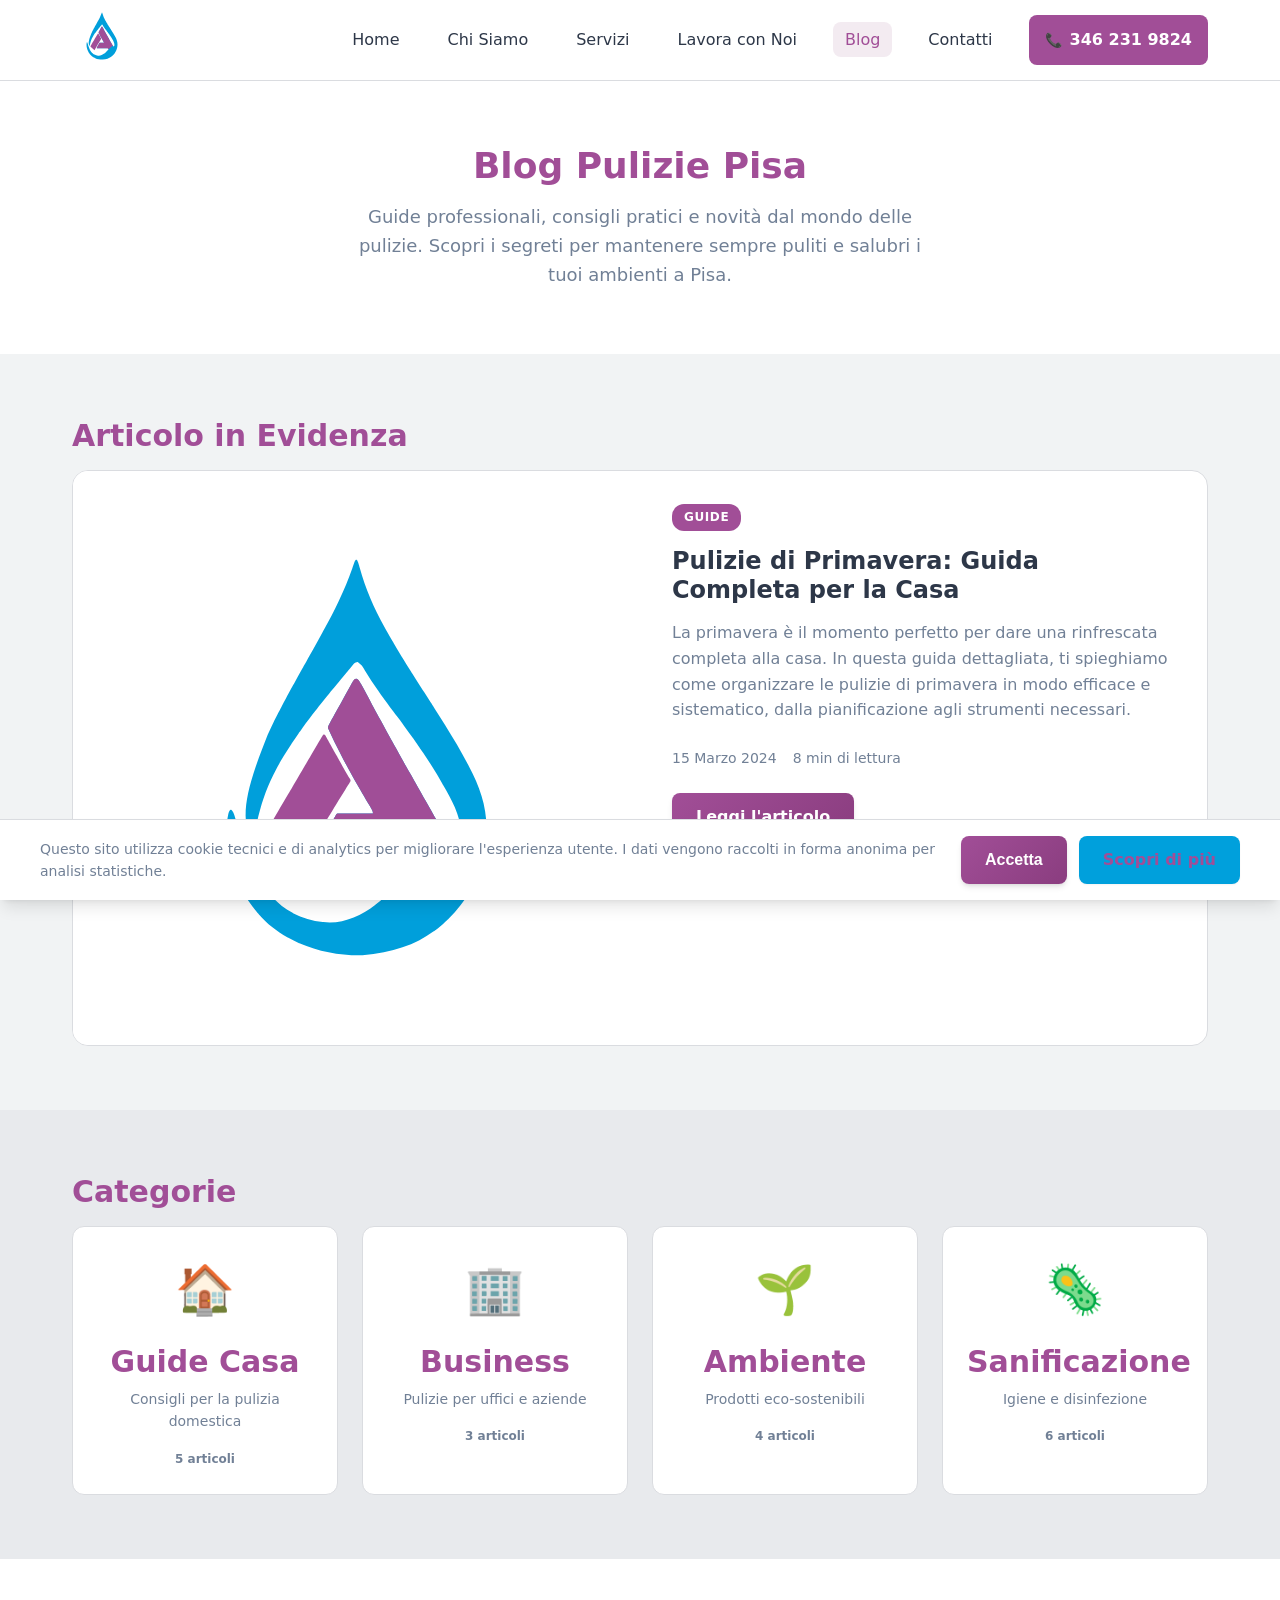
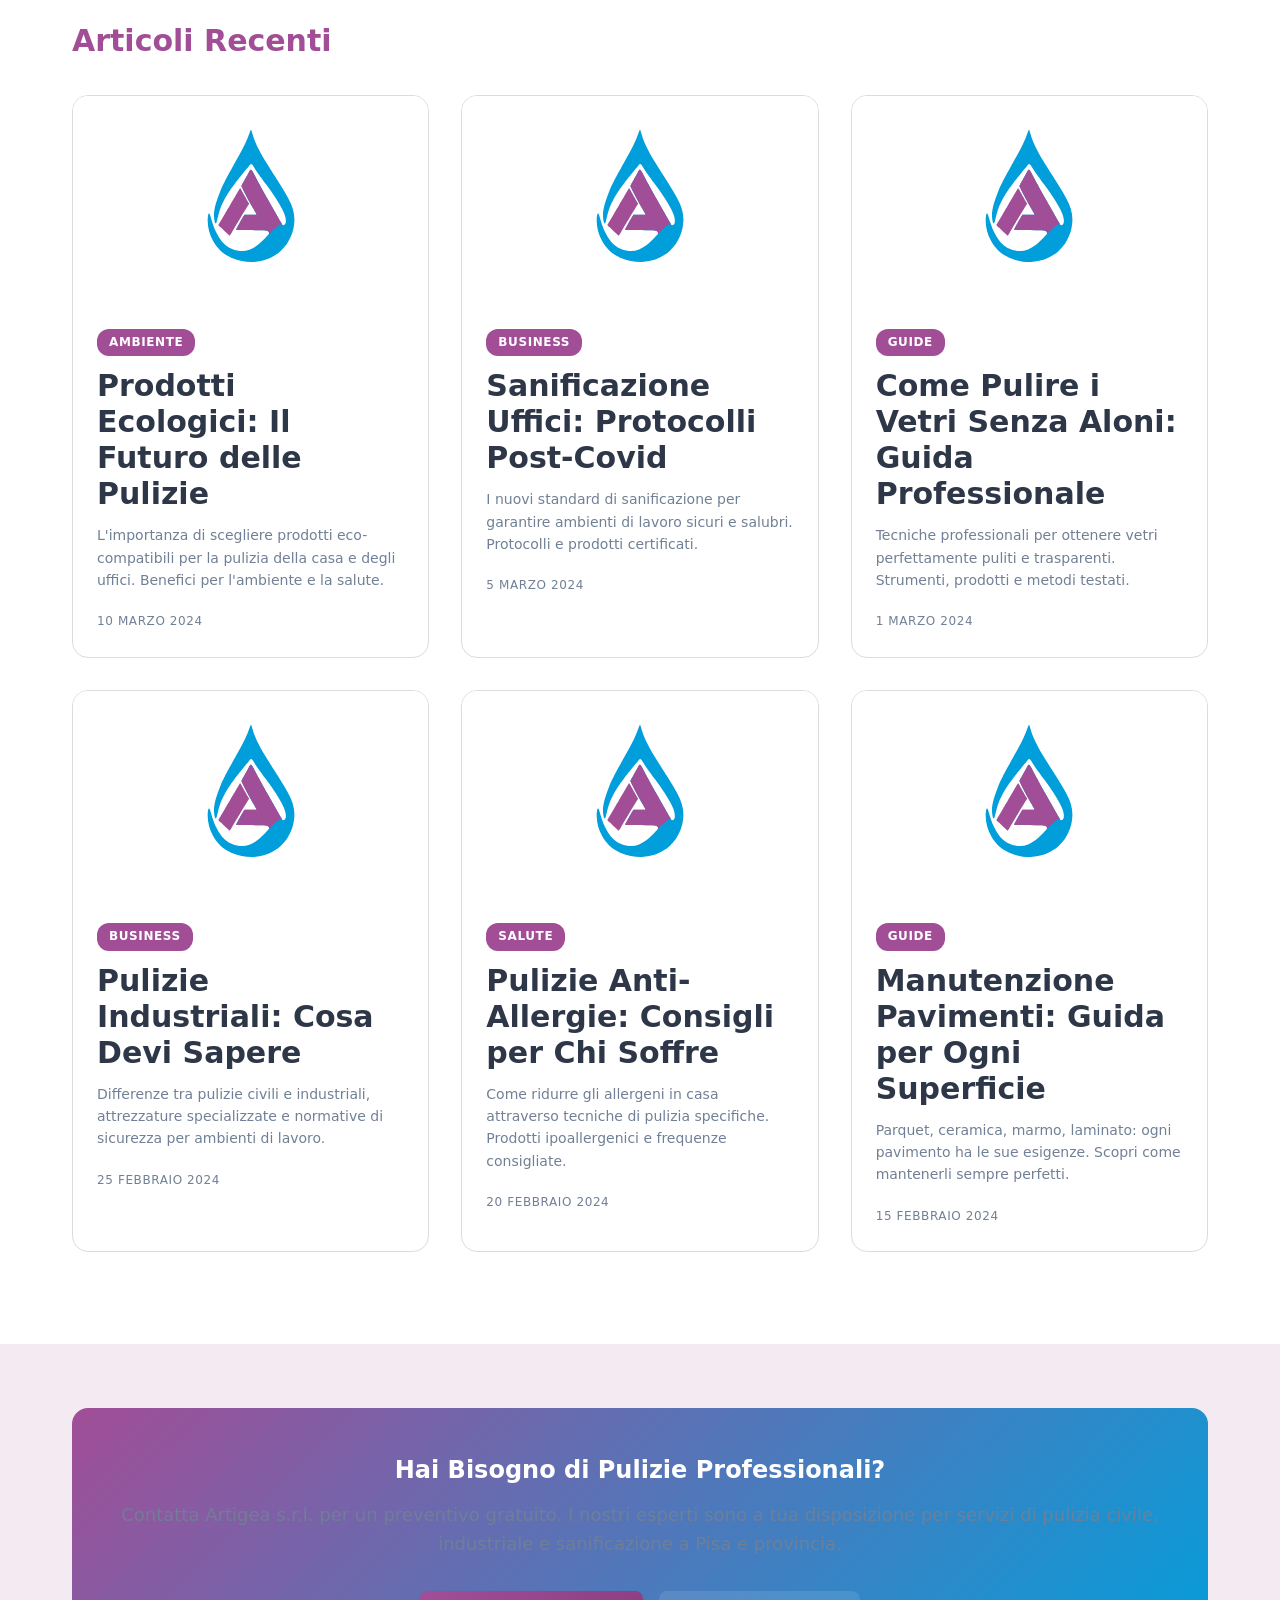
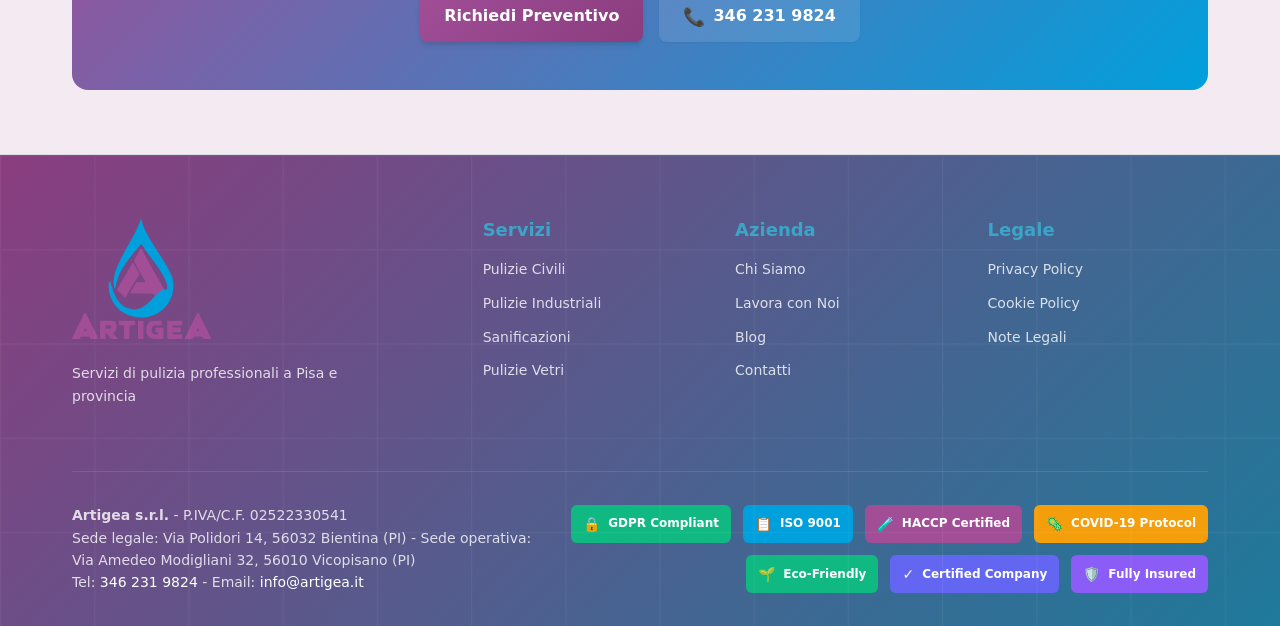
==== commit fd5d11e9: "Aggiungi badge professionali nel footer" ====
--- a/blog/index.html
+++ b/blog/index.html
@@ -345,7 +345,34 @@
                     <p>Tel: <a href="tel:+393462319824">346 231 9824</a> - Email: <a href="mailto:info@artigea.it">info@artigea.it</a></p>
                 </div>
                 <div class="footer__badges">
-                    <span class="gdpr-badge">🔒 GDPR Compliant</span>
+                    <span class="professional-badge professional-badge--gdpr">
+                        <span class="badge-icon">🔒</span>
+                        GDPR Compliant
+                    </span>
+                    <span class="professional-badge professional-badge--iso">
+                        <span class="badge-icon">📋</span>
+                        ISO 9001
+                    </span>
+                    <span class="professional-badge professional-badge--haccp">
+                        <span class="badge-icon">🧪</span>
+                        HACCP Certified
+                    </span>
+                    <span class="professional-badge professional-badge--covid">
+                        <span class="badge-icon">🦠</span>
+                        COVID-19 Protocol
+                    </span>
+                    <span class="professional-badge professional-badge--eco">
+                        <span class="badge-icon">🌱</span>
+                        Eco-Friendly
+                    </span>
+                    <span class="professional-badge professional-badge--certified">
+                        <span class="badge-icon">✓</span>
+                        Certified Company
+                    </span>
+                    <span class="professional-badge professional-badge--insurance">
+                        <span class="badge-icon">🛡️</span>
+                        Fully Insured
+                    </span>
                 </div>
             </div>
         </div>
--- a/css/main.css
+++ b/css/main.css
@@ -81,6 +81,7 @@
 html {
     scroll-behavior: smooth;
     font-size: 16px;
+    user-select: text; /* Abilita la selezione globalmente */
 }
 
 body {
@@ -91,6 +92,7 @@
     background-color: var(--color-dark);
     -webkit-font-smoothing: antialiased;
     -moz-osx-font-smoothing: grayscale;
+    user-select: text;
 }
 
 /* Typography */
@@ -924,6 +926,10 @@
     border-top: 1px solid var(--color-border);
     color: white;
     position: relative;
+    user-select: text; /* Abilita la selezione del testo */
+    -webkit-user-select: text;
+    -moz-user-select: text;
+    -ms-user-select: text;
 }
 
 .footer::before {
@@ -934,6 +940,7 @@
     right: 0;
     bottom: 0;
     background: url('data:image/svg+xml,<svg xmlns="http://www.w3.org/2000/svg" viewBox="0 0 100 100"><defs><pattern id="footergrid" width="20" height="20" patternUnits="userSpaceOnUse"><path d="M 20 0 L 0 0 0 20" fill="none" stroke="white" stroke-width="0.5" opacity="0.05"/></pattern></defs><rect width="100" height="100" fill="url(%23footergrid)"/></svg>');
+    pointer-events: none; /* Impedisce al background pattern di bloccare la selezione */
 }
 
 .footer__content {
@@ -950,6 +957,7 @@
 
 .footer__brand {
     max-width: 300px;
+    user-select: text;
 }
 
 .footer__logo {
@@ -961,11 +969,13 @@
 .footer__brand p {
     color: rgba(255, 255, 255, 0.8);
     font-size: var(--font-size-sm);
+    user-select: text;
 }
 
 .footer__links {
     display: grid;
     gap: var(--spacing-8);
+    user-select: text;
 }
 
 @media (min-width: 640px) {
@@ -978,20 +988,24 @@
     color: var(--color-secondary-light);
     font-size: var(--font-size-lg);
     margin-bottom: var(--spacing-4);
+    user-select: text;
 }
 
 .footer__column ul {
     list-style: none;
+    user-select: text;
 }
 
 .footer__column li {
     margin-bottom: var(--spacing-2);
+    user-select: text;
 }
 
 .footer__column a {
     color: rgba(255, 255, 255, 0.8);
     font-size: var(--font-size-sm);
     transition: color var(--transition-fast);
+    user-select: text;
 }
 
 .footer__column a:hover {
@@ -1020,11 +1034,13 @@
     color: rgba(255, 255, 255, 0.8);
     font-size: var(--font-size-sm);
     margin: 0;
+    user-select: text;
 }
 
 .footer__info a {
     color: white;
     font-weight: 500;
+    user-select: text;
 }
 
 .gdpr-badge {
@@ -1037,8 +1053,77 @@
     font-size: var(--font-size-xs);
     font-weight: 600;
     border-radius: 6px;
-}
-
+    user-select: text;
+}
+
+.footer__badges {
+    display: flex;
+    flex-wrap: wrap;
+    gap: var(--spacing-3);
+    align-items: center;
+    justify-content: center;
+}
+
+@media (min-width: 768px) {
+    .footer__badges {
+        justify-content: flex-end;
+    }
+}
+
+.professional-badge {
+    display: inline-flex;
+    align-items: center;
+    gap: var(--spacing-2);
+    padding: var(--spacing-2) var(--spacing-3);
+    font-size: var(--font-size-xs);
+    font-weight: 600;
+    border-radius: 6px;
+    user-select: text;
+    transition: transform var(--transition-fast);
+}
+
+.professional-badge:hover {
+    transform: translateY(-1px);
+}
+
+.professional-badge--gdpr {
+    background: var(--color-success);
+    color: white;
+}
+
+.professional-badge--iso {
+    background: var(--color-secondary);
+    color: white;
+}
+
+.professional-badge--haccp {
+    background: var(--color-primary);
+    color: white;
+}
+
+.professional-badge--covid {
+    background: var(--color-accent);
+    color: white;
+}
+
+.professional-badge--eco {
+    background: #10b981;
+    color: white;
+}
+
+.professional-badge--certified {
+    background: #6366f1;
+    color: white;
+}
+
+.professional-badge--insurance {
+    background: #8b5cf6;
+    color: white;
+}
+
+.badge-icon {
+    font-size: var(--font-size-sm);
+}
 /* Cookie Banner */
 .cookie-banner {
     position: fixed;
@@ -1123,6 +1208,41 @@
     outline-offset: 2px;
 }
 
+/* Ensure text selection is enabled everywhere */
+* {
+    user-select: text;
+    -webkit-user-select: text;
+    -moz-user-select: text;
+    -ms-user-select: text;
+}
+
+/* Disable text selection only for interactive elements */
+button,
+.btn,
+.nav__toggle,
+input[type="checkbox"],
+input[type="radio"],
+.service-card:hover,
+.blog-card:hover {
+    user-select: none;
+    -webkit-user-select: none;
+    -moz-user-select: none;
+    -ms-user-select: none;
+}
+
+/* Re-enable text selection for text content inside interactive elements */
+button span,
+.btn span,
+.service-card__title,
+.service-card__description,
+.blog-card__title,
+.blog-card__excerpt {
+    user-select: text;
+    -webkit-user-select: text;
+    -moz-user-select: text;
+    -ms-user-select: text;
+}
+
 /* Animation Classes */
 .fade-in {
     transform: translateY(20px);
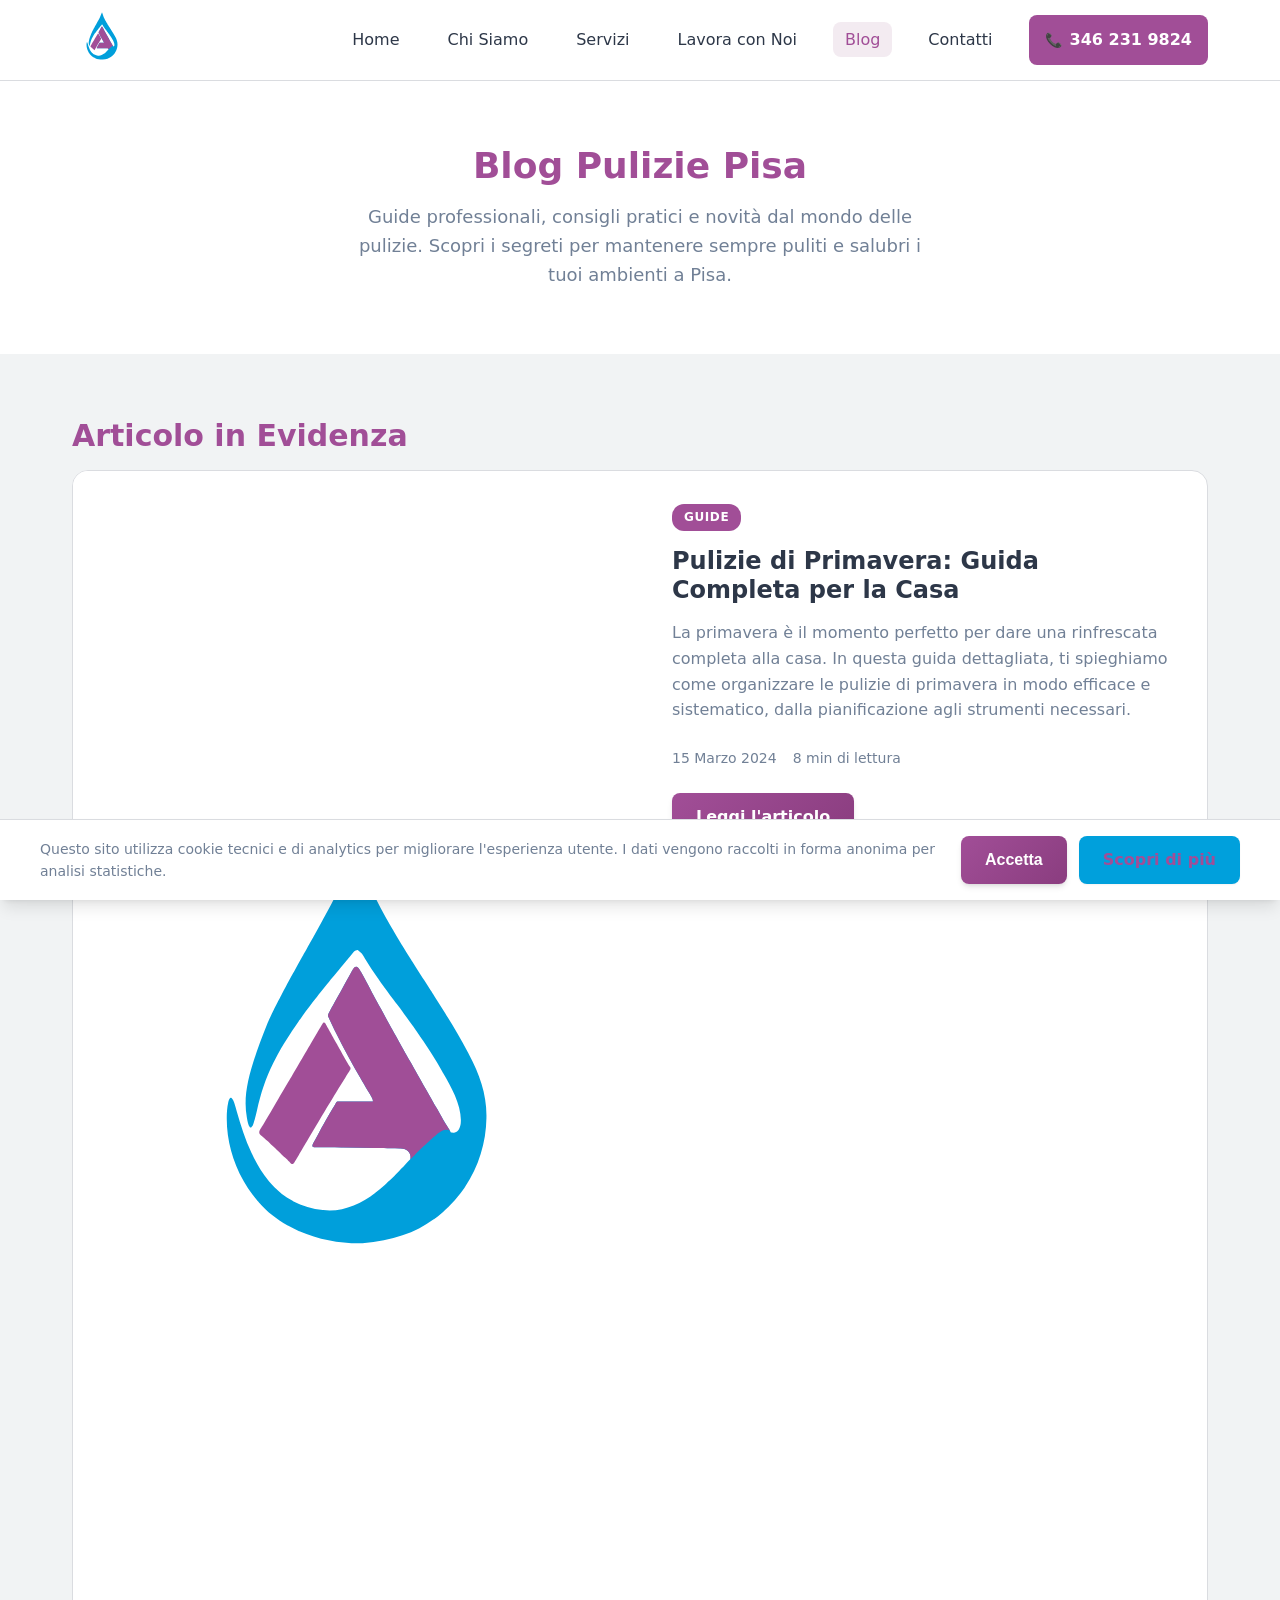
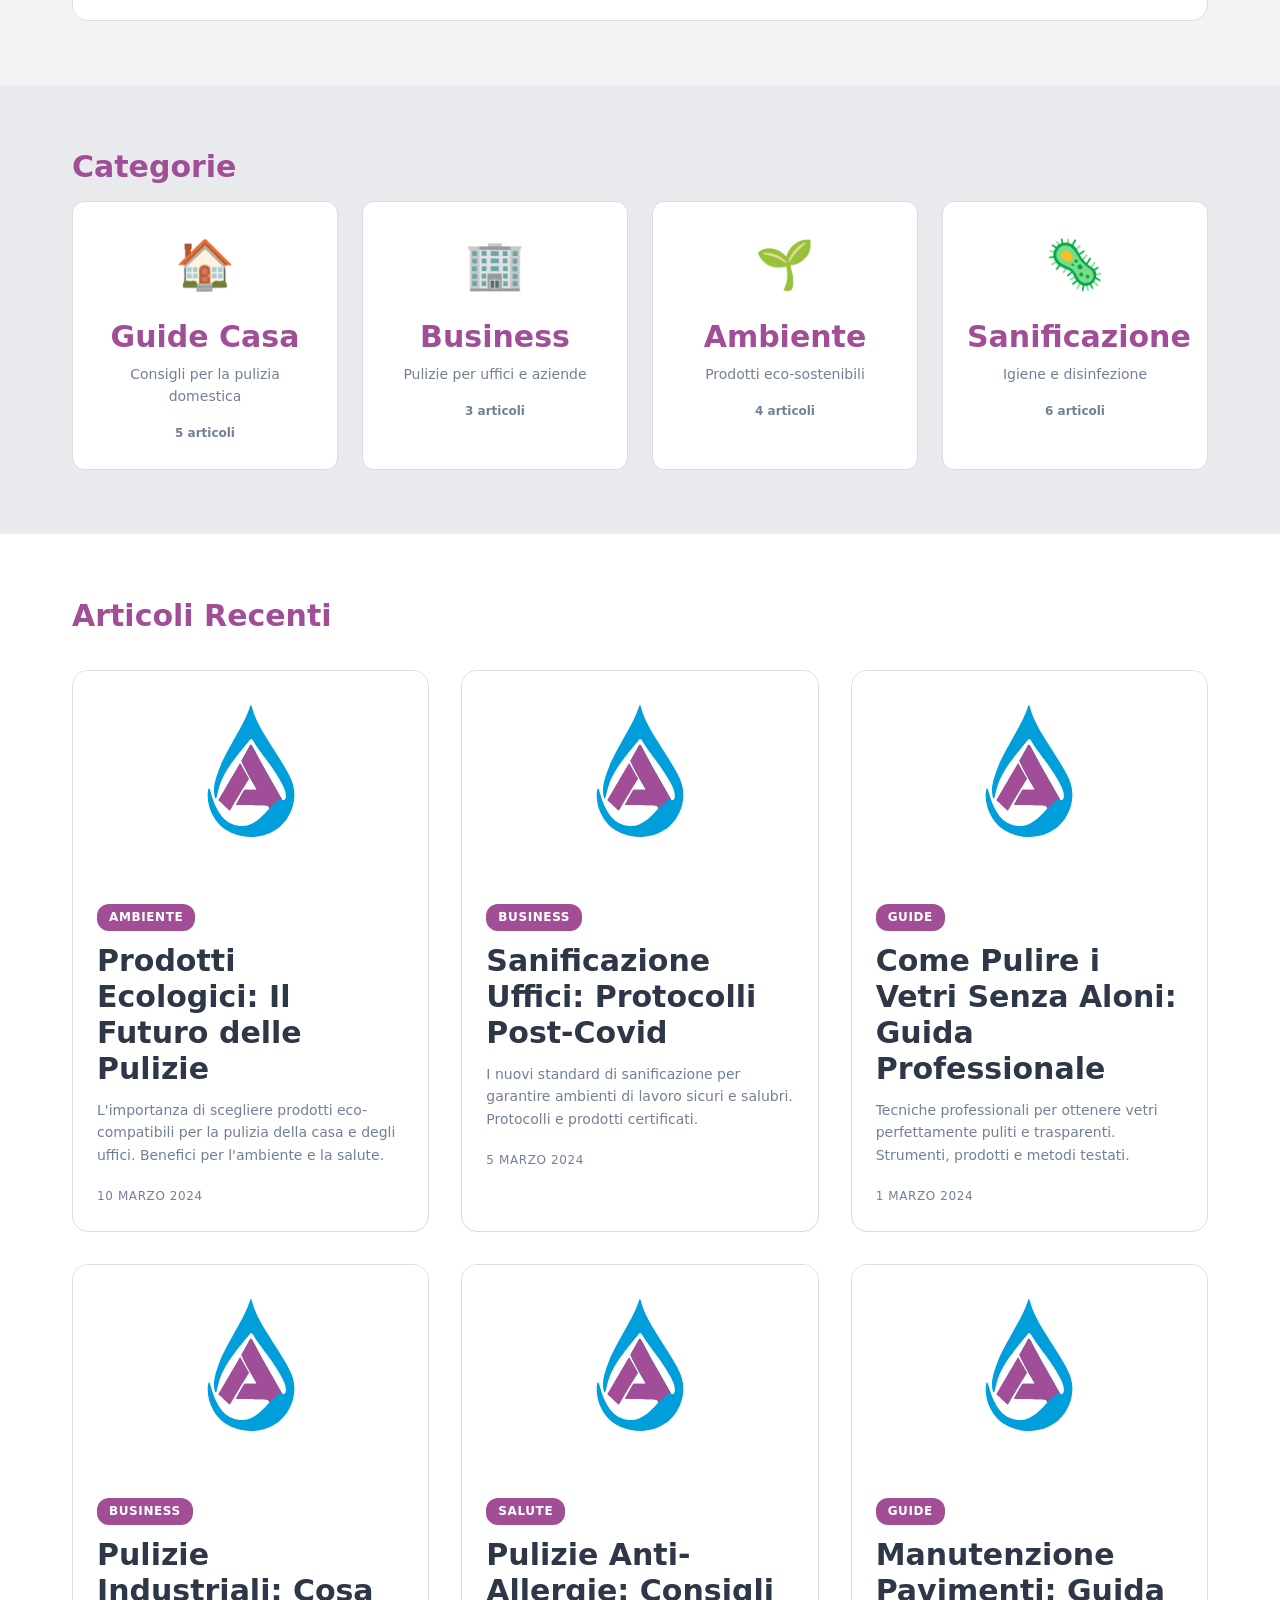
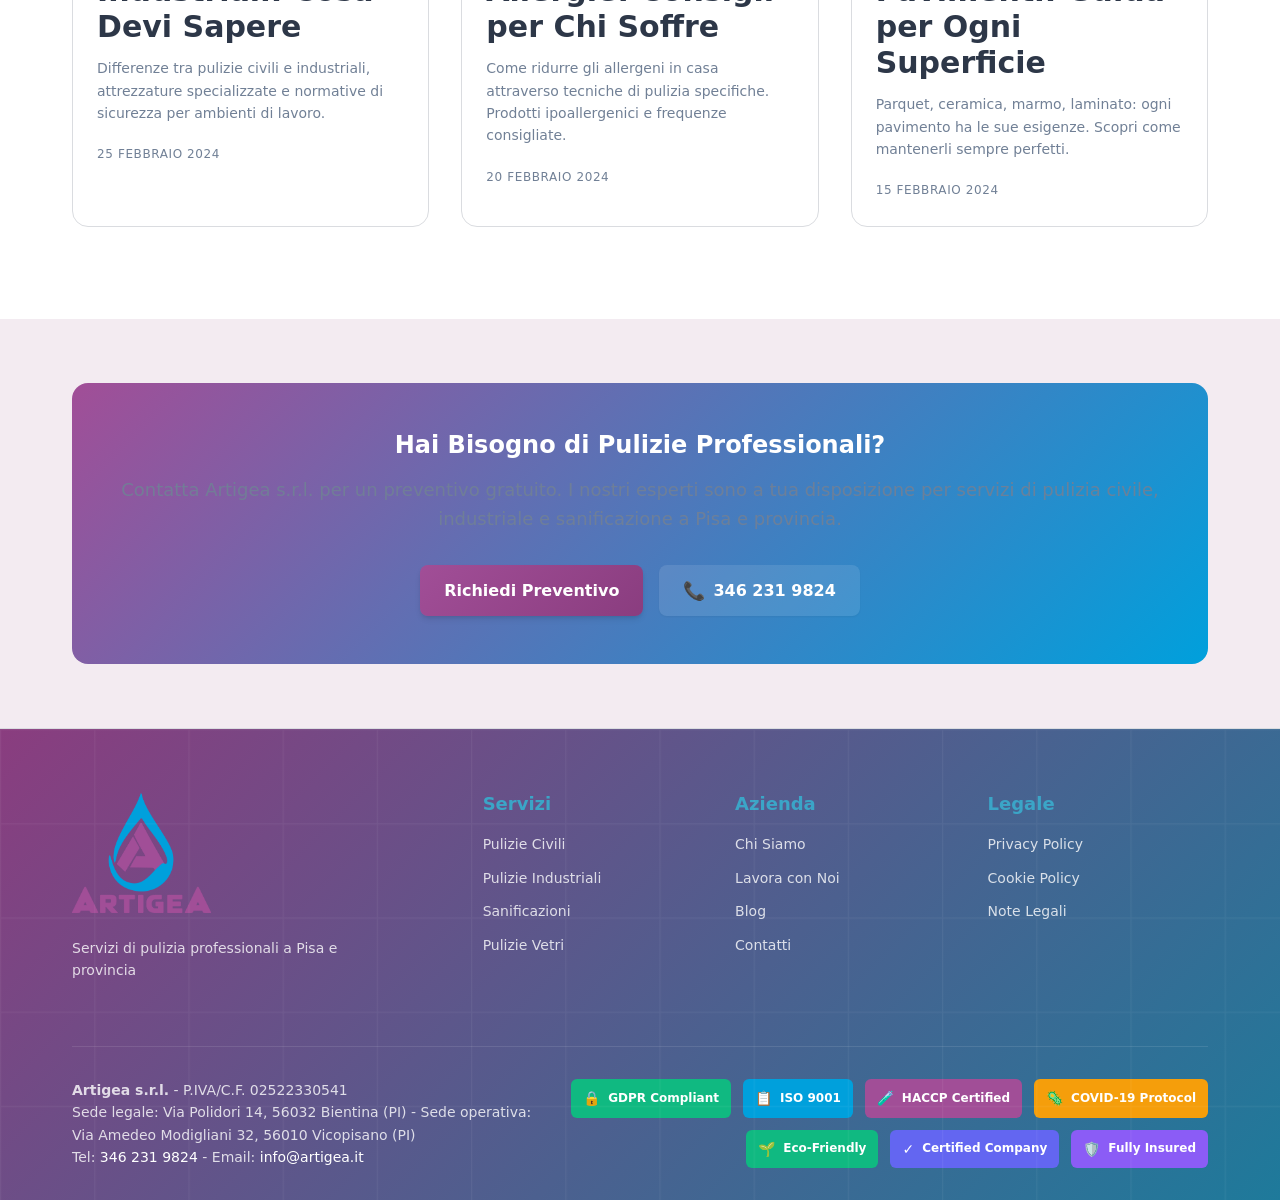
==== commit 27d73ed1: "Ottimizza CSS e sposta colori in root" ====
--- a/blog/index.html
+++ b/blog/index.html
@@ -112,6 +112,7 @@
                 <article class="featured-card">
                     <div class="featured-card__image">
                         <img src=".././img/logo.svg" alt="Artigea s.r.l. - Pulizie di primavera Pisa" loading="lazy" style="object-fit: contain; background: white; padding: 2rem;">
+                        <img src=".././img/logo.svg" alt="Artigea s.r.l. - Pulizie di primavera Pisa" loading="lazy" class="blog-featured-image">
                     </div>
                     <div class="featured-card__content">
                         <span class="featured-card__category">Guide</span>
@@ -174,7 +175,7 @@
                 <h2 class="section__title">Articoli Recenti</h2>
                 <div class="blog__grid">
                     <article class="blog-card">
-                        <img src=".././img/logo.svg" alt="Artigea s.r.l. - Prodotti ecologici pulizie" class="blog-card__image" loading="lazy" style="object-fit: contain; background: white; padding: 1rem;">
+                        <img src=".././img/logo.svg" alt="Artigea s.r.l. - Prodotti ecologici pulizie" class="blog-card__image" loading="lazy">
                         <div class="blog-card__content">
                             <span class="blog-card__category">Ambiente</span>
                             <h3 class="blog-card__title">
@@ -191,7 +192,7 @@
                     </article>
 
                     <article class="blog-card">
-                        <img src=".././img/logo.svg" alt="Artigea s.r.l. - Sanificazione uffici" class="blog-card__image" loading="lazy" style="object-fit: contain; background: white; padding: 1rem;">
+                        <img src=".././img/logo.svg" alt="Artigea s.r.l. - Sanificazione uffici" class="blog-card__image" loading="lazy">
                         <div class="blog-card__content">
                             <span class="blog-card__category">Business</span>
                             <h3 class="blog-card__title">
@@ -208,7 +209,7 @@
                     </article>
 
                     <article class="blog-card">
-                        <img src=".././img/logo.svg" alt="Artigea s.r.l. - Pulizia vetri professionali" class="blog-card__image" loading="lazy" style="object-fit: contain; background: white; padding: 1rem;">
+                        <img src=".././img/logo.svg" alt="Artigea s.r.l. - Pulizia vetri professionali" class="blog-card__image" loading="lazy">
                         <div class="blog-card__content">
                             <span class="blog-card__category">Guide</span>
                             <h3 class="blog-card__title">
@@ -225,7 +226,7 @@
                     </article>
 
                     <article class="blog-card">
-                        <img src=".././img/logo.svg" alt="Artigea s.r.l. - Pulizie industriali" class="blog-card__image" loading="lazy" style="object-fit: contain; background: white; padding: 1rem;">
+                        <img src=".././img/logo.svg" alt="Artigea s.r.l. - Pulizie industriali" class="blog-card__image" loading="lazy">
                         <div class="blog-card__content">
                             <span class="blog-card__category">Business</span>
                             <h3 class="blog-card__title">
@@ -242,7 +243,7 @@
                     </article>
 
                     <article class="blog-card">
-                        <img src=".././img/logo.svg" alt="Artigea s.r.l. - Allergie e pulizie" class="blog-card__image" loading="lazy" style="object-fit: contain; background: white; padding: 1rem;">
+                        <img src=".././img/logo.svg" alt="Artigea s.r.l. - Allergie e pulizie" class="blog-card__image" loading="lazy">
                         <div class="blog-card__content">
                             <span class="blog-card__category">Salute</span>
                             <h3 class="blog-card__title">
@@ -259,7 +260,7 @@
                     </article>
 
                     <article class="blog-card">
-                        <img src=".././img/logo.svg" alt="Artigea s.r.l. - Manutenzione pavimenti" class="blog-card__image" loading="lazy" style="object-fit: contain; background: white; padding: 1rem;">
+                        <img src=".././img/logo.svg" alt="Artigea s.r.l. - Manutenzione pavimenti" class="blog-card__image" loading="lazy">
                         <div class="blog-card__content">
                             <span class="blog-card__category">Guide</span>
                             <h3 class="blog-card__title">
--- a/css/main.css
+++ b/css/main.css
@@ -24,6 +24,24 @@
     --color-secondary-light: #3ba5c7; /* Blu più chiaro */
     --color-secondary-dark: #1e7a9b;  /* Blu più scuro */
     --color-secondary-subtle: #e8f4f8; /* Blu molto chiaro per sfondi */
+    
+    /* Professional Badge Colors */
+    --color-badge-gdpr: var(--color-success);
+    --color-badge-iso: var(--color-secondary);
+    --color-badge-haccp: var(--color-primary);
+    --color-badge-covid: var(--color-accent);
+    --color-badge-eco: #10b981;
+    --color-badge-certified: #6366f1;
+    --color-badge-insurance: #8b5cf6;
+    
+    /* Legal Page Colors */
+    --color-legal-bg: var(--color-surface);
+    --color-legal-border: var(--color-border);
+    --color-legal-title: var(--color-primary);
+    --color-legal-subtitle: var(--color-secondary);
+    --color-legal-text: var(--color-text-muted);
+    --color-legal-highlight: var(--color-text);
+    --color-legal-info-bg: var(--color-dark);
     
     /* Neutral Colors - Palette Equilibrata */
     --color-dark: #f1f3f4;           /* Grigio più scuro per sfondo principale */
@@ -1087,43 +1105,209 @@
 }
 
 .professional-badge--gdpr {
-    background: var(--color-success);
+    background: var(--color-badge-gdpr);
     color: white;
 }
 
 .professional-badge--iso {
-    background: var(--color-secondary);
+    background: var(--color-badge-iso);
     color: white;
 }
 
 .professional-badge--haccp {
-    background: var(--color-primary);
+    background: var(--color-badge-haccp);
     color: white;
 }
 
 .professional-badge--covid {
-    background: var(--color-accent);
+    background: var(--color-badge-covid);
     color: white;
 }
 
 .professional-badge--eco {
-    background: #10b981;
+    background: var(--color-badge-eco);
     color: white;
 }
 
 .professional-badge--certified {
-    background: #6366f1;
+    background: var(--color-badge-certified);
     color: white;
 }
 
 .professional-badge--insurance {
-    background: #8b5cf6;
+    background: var(--color-badge-insurance);
     color: white;
 }
 
 .badge-icon {
     font-size: var(--font-size-sm);
 }
+
+/* Legal Pages Styles */
+.legal-page {
+    padding: 120px 0 var(--spacing-20);
+    min-height: 100vh;
+}
+
+.legal-content {
+    max-width: 800px;
+    margin: 0 auto;
+    background: var(--color-legal-bg);
+    padding: var(--spacing-12);
+    border-radius: 16px;
+    border: 1px solid var(--color-legal-border);
+}
+
+.legal-content h1 {
+    color: var(--color-legal-title);
+    font-size: var(--font-size-3xl);
+    margin-bottom: var(--spacing-2);
+    text-align: center;
+}
+
+.last-updated {
+    text-align: center;
+    color: var(--color-text-muted);
+    font-size: var(--font-size-sm);
+    margin-bottom: var(--spacing-12);
+    font-style: italic;
+}
+
+.legal-section {
+    margin-bottom: var(--spacing-10);
+}
+
+.legal-section h2 {
+    color: var(--color-legal-subtitle);
+    font-size: var(--font-size-xl);
+    margin-bottom: var(--spacing-4);
+    border-bottom: 2px solid var(--color-legal-border);
+    padding-bottom: var(--spacing-2);
+}
+
+.legal-section h3 {
+    color: var(--color-legal-highlight);
+    font-size: var(--font-size-lg);
+    margin-top: var(--spacing-6);
+    margin-bottom: var(--spacing-3);
+}
+
+.legal-section h4 {
+    color: var(--color-legal-title);
+    font-size: var(--font-size-base);
+    margin-top: var(--spacing-4);
+    margin-bottom: var(--spacing-3);
+}
+
+.legal-section p {
+    color: var(--color-legal-text);
+    line-height: 1.7;
+    margin-bottom: var(--spacing-4);
+}
+
+.legal-section ul {
+    margin-bottom: var(--spacing-4);
+    padding-left: var(--spacing-6);
+}
+
+.legal-section li {
+    color: var(--color-legal-text);
+    line-height: 1.7;
+    margin-bottom: var(--spacing-2);
+}
+
+.legal-section li strong {
+    color: var(--color-legal-highlight);
+}
+
+.company-info,
+.contact-info {
+    background: var(--color-legal-info-bg);
+    padding: var(--spacing-6);
+    border-radius: 12px;
+    border: 1px solid var(--color-legal-border);
+    margin: var(--spacing-4) 0;
+}
+
+.company-info p,
+.contact-info p {
+    margin-bottom: var(--spacing-2);
+    color: var(--color-legal-text);
+    line-height: 1.6;
+}
+
+.company-info p:last-child,
+.contact-info p:last-child {
+    margin-bottom: 0;
+}
+
+.company-info strong {
+    color: var(--color-legal-highlight);
+    display: inline-block;
+    min-width: 120px;
+}
+
+.legal-content a {
+    color: var(--color-legal-title);
+    font-weight: 500;
+}
+
+.legal-content a:hover {
+    color: var(--color-legal-subtitle);
+}
+
+/* Cookie Table Styles */
+.cookie-table {
+    background: var(--color-legal-info-bg);
+    padding: var(--spacing-6);
+    border-radius: 12px;
+    border: 1px solid var(--color-legal-border);
+    margin: var(--spacing-6) 0;
+    overflow-x: auto;
+}
+
+.cookie-table h4 {
+    color: var(--color-legal-title);
+    margin-bottom: var(--spacing-4);
+}
+
+.cookie-table table {
+    width: 100%;
+    border-collapse: collapse;
+    font-size: var(--font-size-sm);
+}
+
+.cookie-table th {
+    background: var(--color-legal-bg);
+    color: var(--color-legal-highlight);
+    padding: var(--spacing-3);
+    text-align: left;
+    font-weight: 600;
+    border: 1px solid var(--color-legal-border);
+}
+
+.cookie-table td {
+    color: var(--color-legal-text);
+    padding: var(--spacing-3);
+    border: 1px solid var(--color-legal-border);
+    vertical-align: top;
+}
+
+.cookie-table tr:nth-child(even) {
+    background: rgba(255, 255, 255, 0.02);
+}
+
+@media (max-width: 767px) {
+    .cookie-table {
+        font-size: var(--font-size-xs);
+    }
+    
+    .cookie-table th,
+    .cookie-table td {
+        padding: var(--spacing-2);
+    }
+}
+
 /* Cookie Banner */
 .cookie-banner {
     position: fixed;
--- a/css/blog.css
+++ b/css/blog.css
@@ -49,6 +49,18 @@
     width: 100%;
     height: 300px;
     object-fit: cover;
+}
+
+.blog-featured-image {
+    object-fit: contain !important;
+    background: white;
+    padding: 2rem;
+}
+
+.blog-card__image {
+    object-fit: contain;
+    background: white;
+    padding: 1rem;
 }
 
 @media (min-width: 1024px) {
@@ -321,6 +333,12 @@
     width: 100%;
     height: 400px;
     object-fit: cover;
+}
+
+.article-featured-image {
+    object-fit: contain !important;
+    background: white;
+    padding: 2rem;
 }
 
 @media (min-width: 768px) {
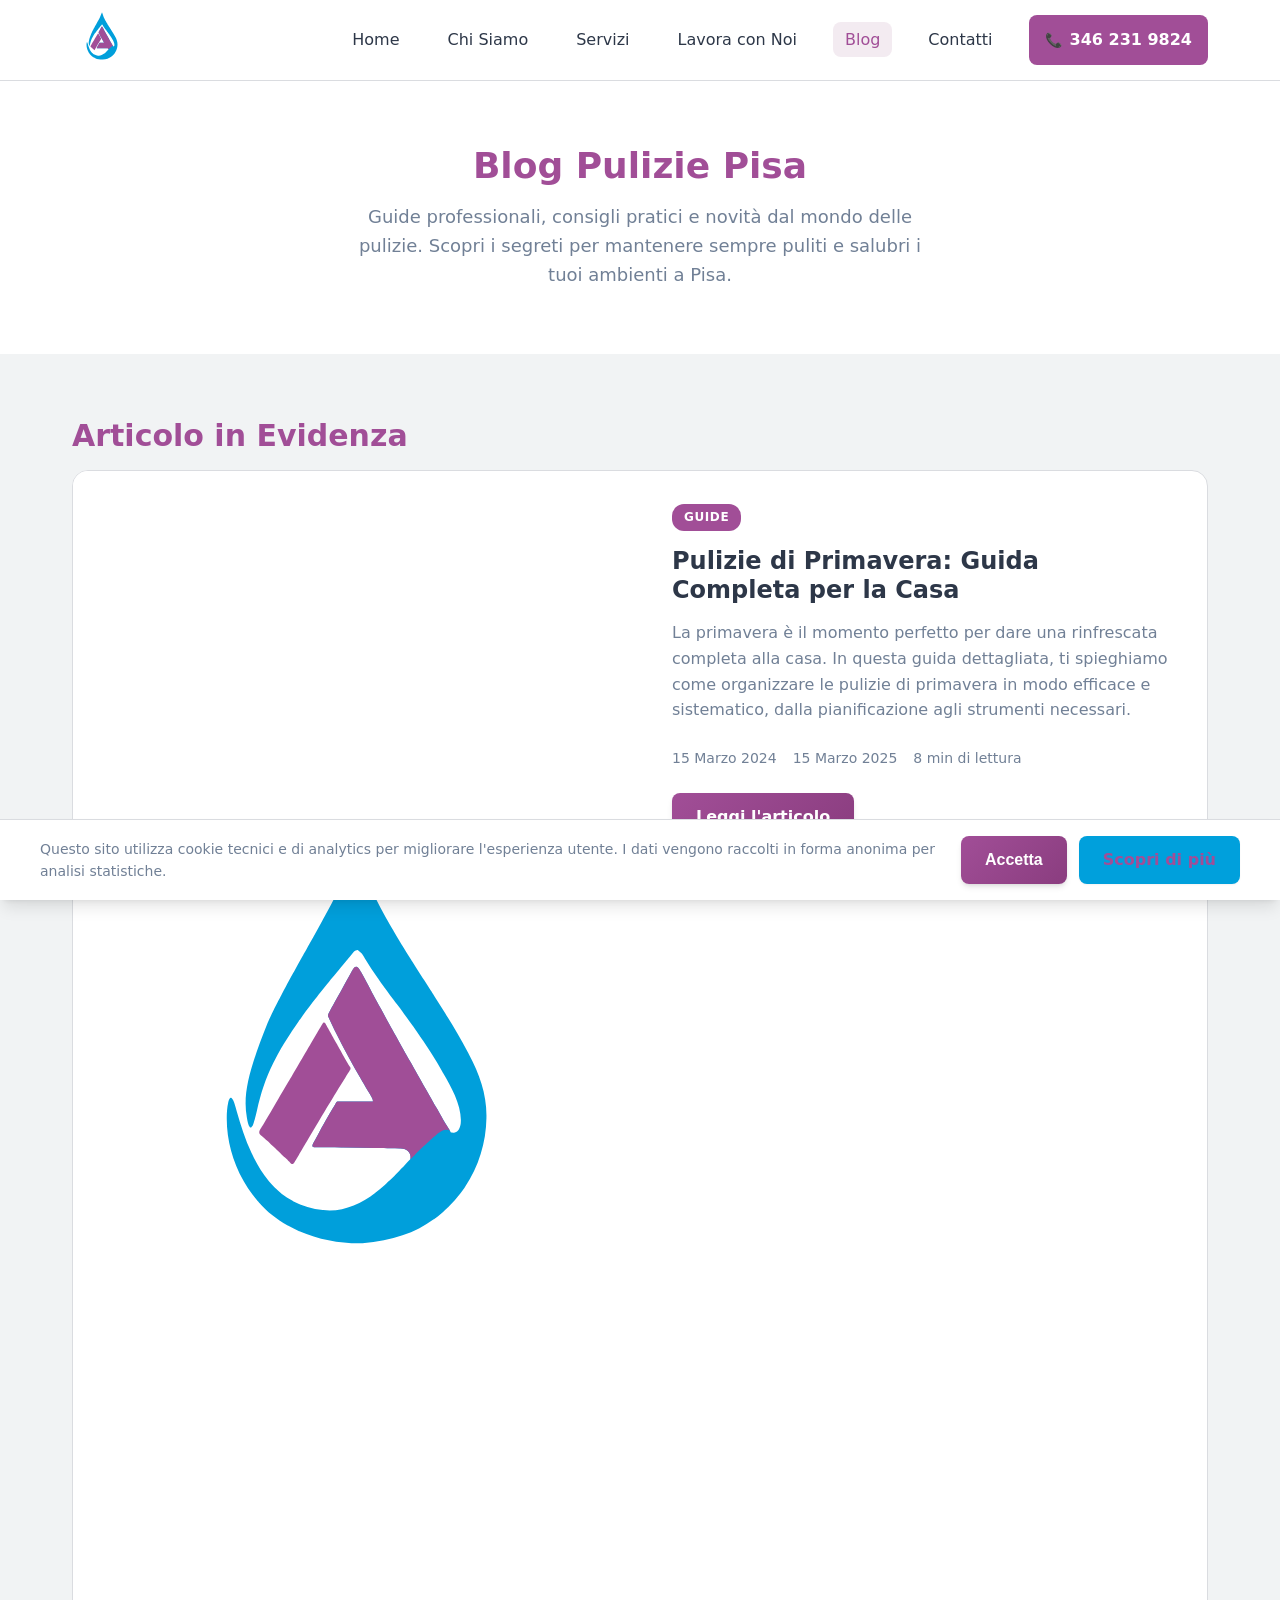
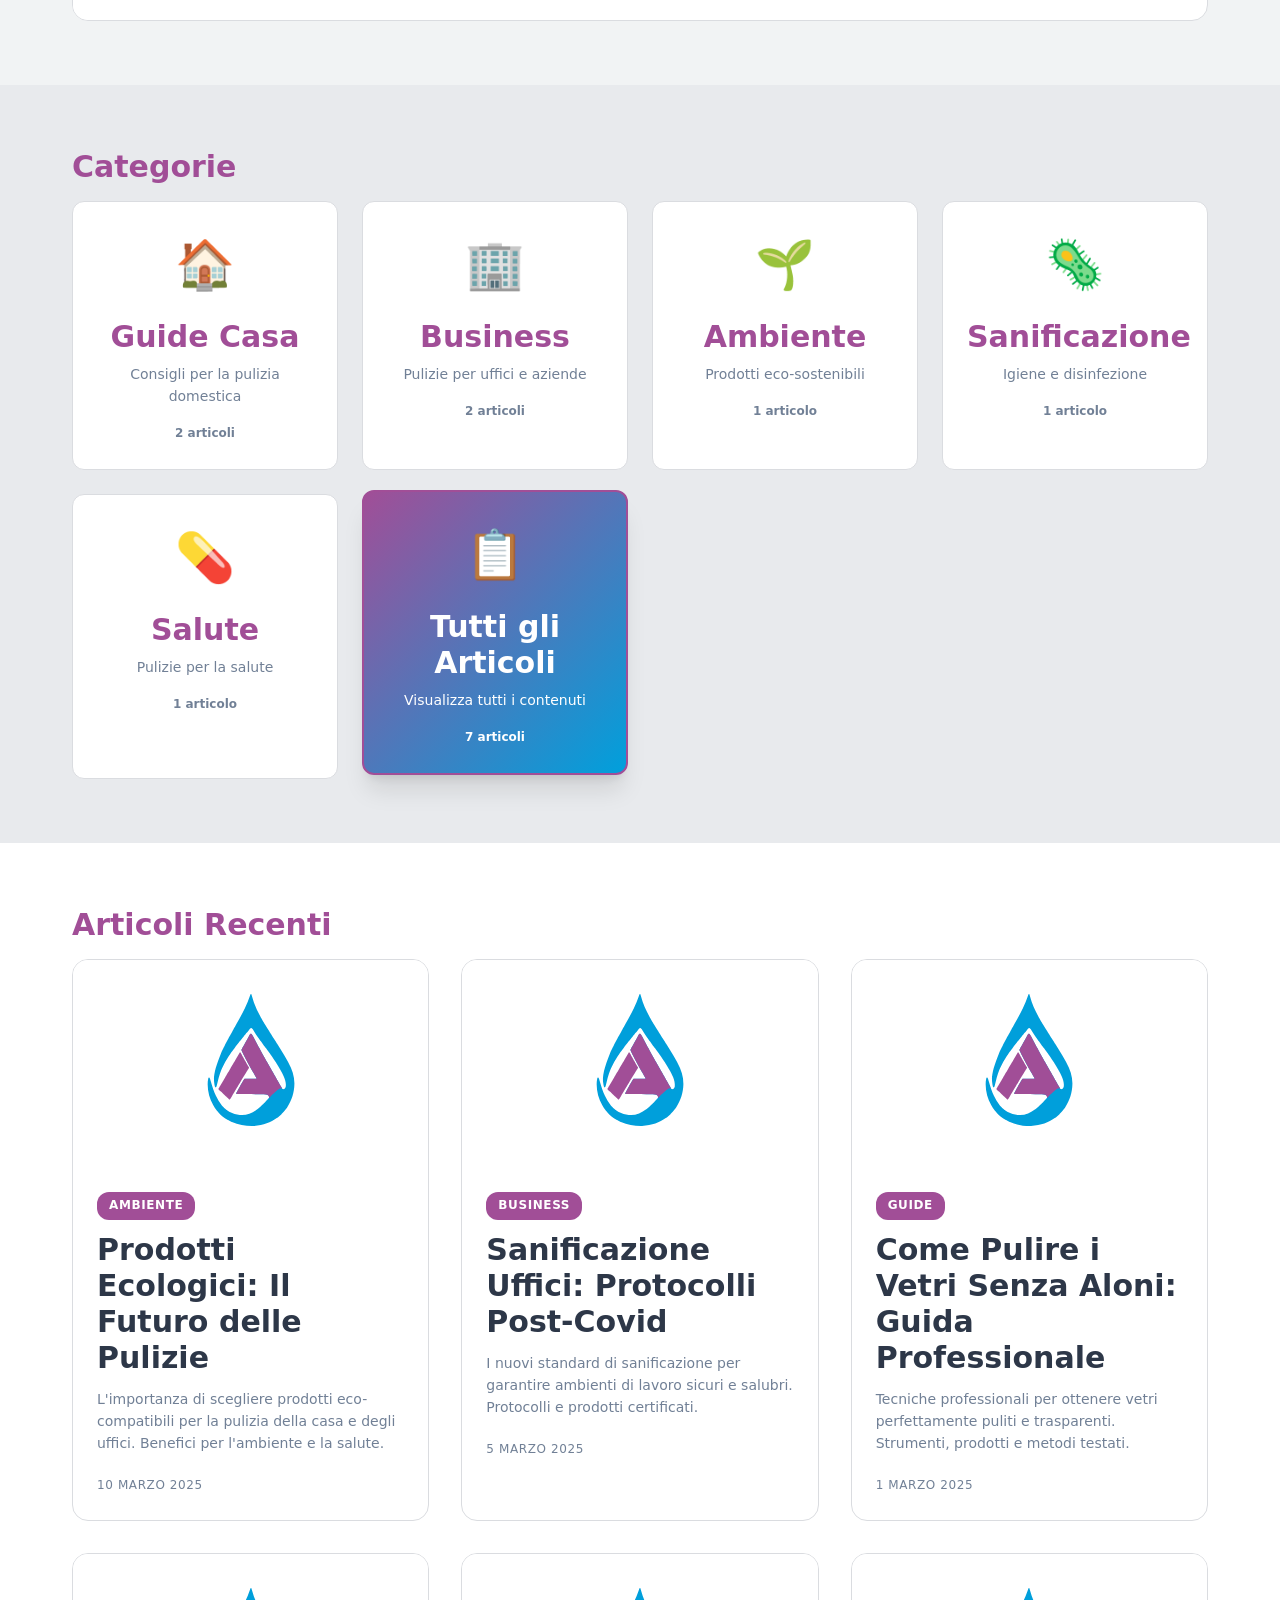
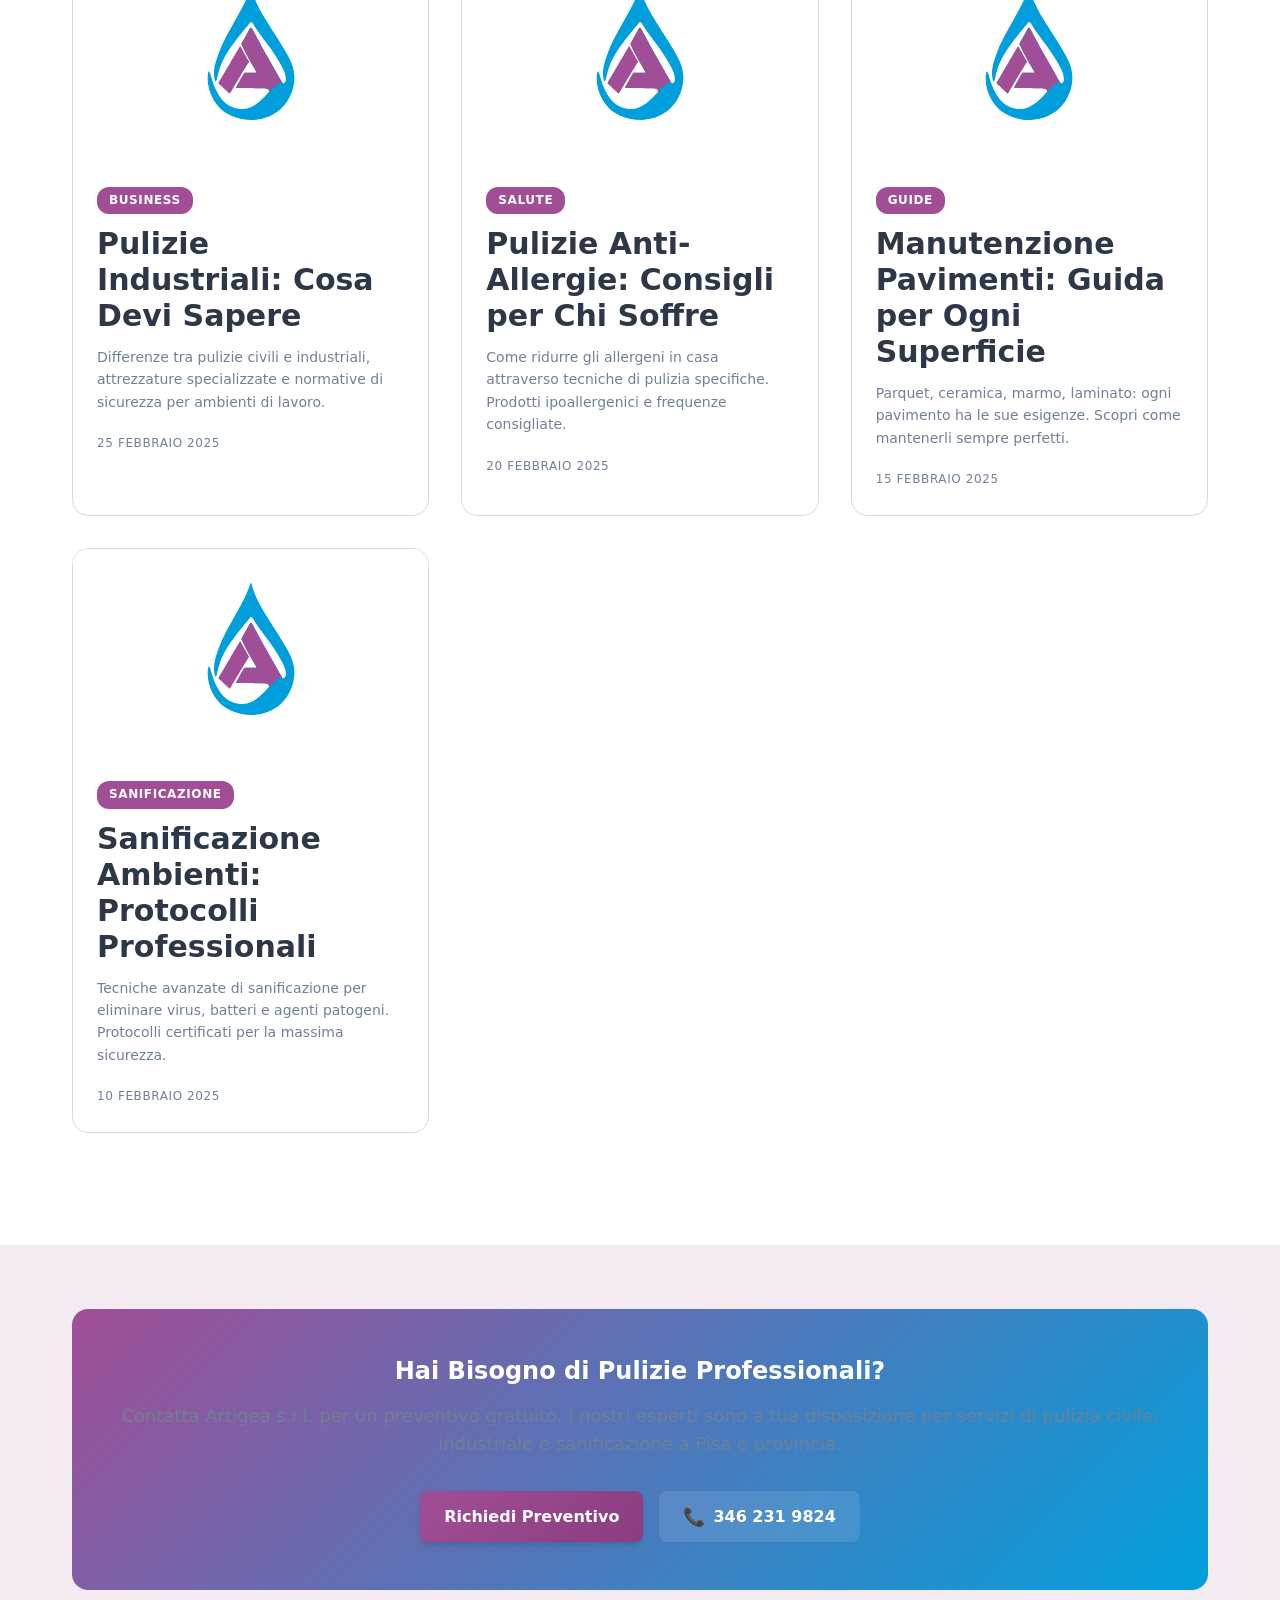
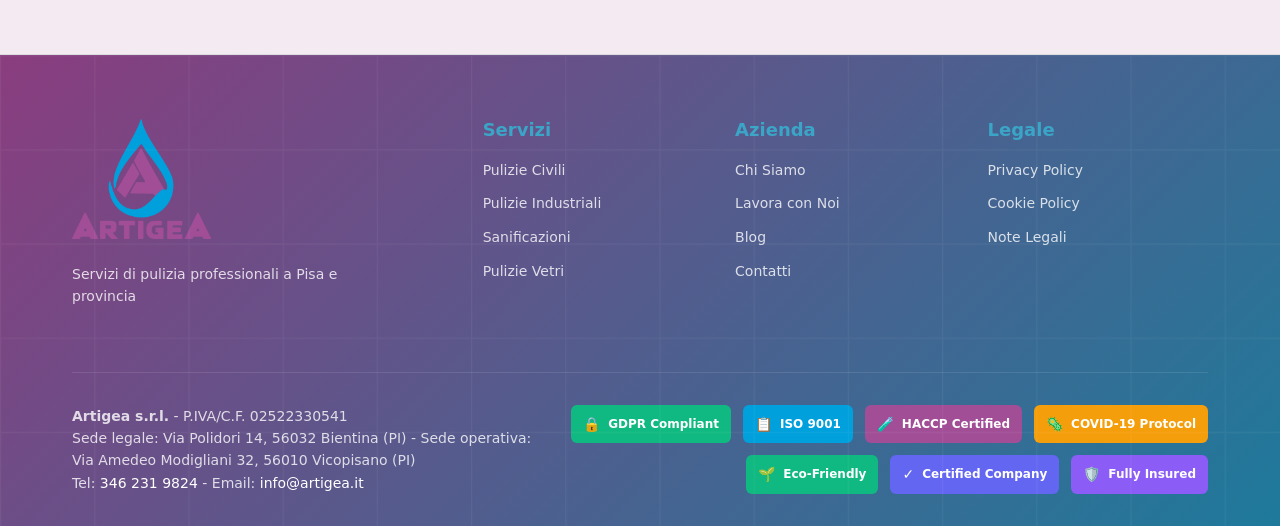
==== commit db60ba68: "Implementa filtri blog e aggiorna date al 2025" ====
--- a/blog/index.html
+++ b/blog/index.html
@@ -128,6 +128,7 @@
                         </p>
                         <div class="featured-card__meta">
                             <time class="featured-card__date" datetime="2024-03-15">15 Marzo 2024</time>
+                            <time class="featured-card__date" datetime="2025-03-15">15 Marzo 2025</time>
                             <span class="featured-card__reading-time">8 min di lettura</span>
                         </div>
                         <a href="pulizie-di-primavera-guida-completa.html" class="btn btn--primary">Leggi l'articolo</a>
@@ -141,30 +142,42 @@
             <div class="container">
                 <h2 class="section__title">Categorie</h2>
                 <div class="categories-grid">
-                    <div class="category-card">
+                    <div class="category-card" data-category="guide">
                         <div class="category-card__icon">🏠</div>
                         <h3 class="category-card__title">Guide Casa</h3>
                         <p class="category-card__description">Consigli per la pulizia domestica</p>
                         <span class="category-card__count">5 articoli</span>
                     </div>
-                    <div class="category-card">
+                    <div class="category-card" data-category="business">
                         <div class="category-card__icon">🏢</div>
                         <h3 class="category-card__title">Business</h3>
                         <p class="category-card__description">Pulizie per uffici e aziende</p>
                         <span class="category-card__count">3 articoli</span>
                     </div>
-                    <div class="category-card">
+                    <div class="category-card" data-category="ambiente">
                         <div class="category-card__icon">🌱</div>
                         <h3 class="category-card__title">Ambiente</h3>
                         <p class="category-card__description">Prodotti eco-sostenibili</p>
                         <span class="category-card__count">4 articoli</span>
                     </div>
-                    <div class="category-card">
+                    <div class="category-card" data-category="sanificazione">
                         <div class="category-card__icon">🦠</div>
                         <h3 class="category-card__title">Sanificazione</h3>
                         <p class="category-card__description">Igiene e disinfezione</p>
                         <span class="category-card__count">6 articoli</span>
                     </div>
+                    <div class="category-card" data-category="salute">
+                        <div class="category-card__icon">💊</div>
+                        <h3 class="category-card__title">Salute</h3>
+                        <p class="category-card__description">Pulizie per la salute</p>
+                        <span class="category-card__count">2 articoli</span>
+                    </div>
+                    <div class="category-card category-card--all active" data-category="all">
+                        <div class="category-card__icon">📋</div>
+                        <h3 class="category-card__title">Tutti gli Articoli</h3>
+                        <p class="category-card__description">Visualizza tutti i contenuti</p>
+                        <span class="category-card__count">20 articoli</span>
+                    </div>
                 </div>
             </div>
         </section>
@@ -173,8 +186,15 @@
         <section class="recent-articles">
             <div class="container">
                 <h2 class="section__title">Articoli Recenti</h2>
+                
+                <!-- Filter Status -->
+                <div class="filter-status" id="filter-status" style="display: none;">
+                    <p>Mostrando articoli per: <span class="filter-category"></span></p>
+                    <button class="btn btn--outline btn--small" onclick="clearFilter()">Mostra tutti</button>
+                </div>
+                
                 <div class="blog__grid">
-                    <article class="blog-card">
+                    <article class="blog-card" data-category="ambiente">
                         <img src=".././img/logo.svg" alt="Artigea s.r.l. - Prodotti ecologici pulizie" class="blog-card__image" loading="lazy">
                         <div class="blog-card__content">
                             <span class="blog-card__category">Ambiente</span>
@@ -187,11 +207,11 @@
                                 L'importanza di scegliere prodotti eco-compatibili per la pulizia della casa e degli uffici. 
                                 Benefici per l'ambiente e la salute.
                             </p>
-                            <time class="blog-card__date" datetime="2024-03-10">10 Marzo 2024</time>
-                        </div>
-                    </article>
-
-                    <article class="blog-card">
+                            <time class="blog-card__date" datetime="2025-03-10">10 Marzo 2025</time>
+                        </div>
+                    </article>
+
+                    <article class="blog-card" data-category="business">
                         <img src=".././img/logo.svg" alt="Artigea s.r.l. - Sanificazione uffici" class="blog-card__image" loading="lazy">
                         <div class="blog-card__content">
                             <span class="blog-card__category">Business</span>
@@ -204,11 +224,11 @@
                                 I nuovi standard di sanificazione per garantire ambienti di lavoro sicuri e salubri. 
                                 Protocolli e prodotti certificati.
                             </p>
-                            <time class="blog-card__date" datetime="2024-03-05">5 Marzo 2024</time>
-                        </div>
-                    </article>
-
-                    <article class="blog-card">
+                            <time class="blog-card__date" datetime="2025-03-05">5 Marzo 2025</time>
+                        </div>
+                    </article>
+
+                    <article class="blog-card" data-category="guide">
                         <img src=".././img/logo.svg" alt="Artigea s.r.l. - Pulizia vetri professionali" class="blog-card__image" loading="lazy">
                         <div class="blog-card__content">
                             <span class="blog-card__category">Guide</span>
@@ -221,11 +241,11 @@
                                 Tecniche professionali per ottenere vetri perfettamente puliti e trasparenti. 
                                 Strumenti, prodotti e metodi testati.
                             </p>
-                            <time class="blog-card__date" datetime="2024-03-01">1 Marzo 2024</time>
-                        </div>
-                    </article>
-
-                    <article class="blog-card">
+                            <time class="blog-card__date" datetime="2025-03-01">1 Marzo 2025</time>
+                        </div>
+                    </article>
+
+                    <article class="blog-card" data-category="business">
                         <img src=".././img/logo.svg" alt="Artigea s.r.l. - Pulizie industriali" class="blog-card__image" loading="lazy">
                         <div class="blog-card__content">
                             <span class="blog-card__category">Business</span>
@@ -238,11 +258,11 @@
                                 Differenze tra pulizie civili e industriali, attrezzature specializzate e 
                                 normative di sicurezza per ambienti di lavoro.
                             </p>
-                            <time class="blog-card__date" datetime="2024-02-25">25 Febbraio 2024</time>
-                        </div>
-                    </article>
-
-                    <article class="blog-card">
+                            <time class="blog-card__date" datetime="2025-02-25">25 Febbraio 2025</time>
+                        </div>
+                    </article>
+
+                    <article class="blog-card" data-category="salute">
                         <img src=".././img/logo.svg" alt="Artigea s.r.l. - Allergie e pulizie" class="blog-card__image" loading="lazy">
                         <div class="blog-card__content">
                             <span class="blog-card__category">Salute</span>
@@ -255,11 +275,11 @@
                                 Come ridurre gli allergeni in casa attraverso tecniche di pulizia specifiche. 
                                 Prodotti ipoallergenici e frequenze consigliate.
                             </p>
-                            <time class="blog-card__date" datetime="2024-02-20">20 Febbraio 2024</time>
-                        </div>
-                    </article>
-
-                    <article class="blog-card">
+                            <time class="blog-card__date" datetime="2025-02-20">20 Febbraio 2025</time>
+                        </div>
+                    </article>
+
+                    <article class="blog-card" data-category="guide">
                         <img src=".././img/logo.svg" alt="Artigea s.r.l. - Manutenzione pavimenti" class="blog-card__image" loading="lazy">
                         <div class="blog-card__content">
                             <span class="blog-card__category">Guide</span>
@@ -272,7 +292,24 @@
                                 Parquet, ceramica, marmo, laminato: ogni pavimento ha le sue esigenze. 
                                 Scopri come mantenerli sempre perfetti.
                             </p>
-                            <time class="blog-card__date" datetime="2024-02-15">15 Febbraio 2024</time>
+                            <time class="blog-card__date" datetime="2025-02-15">15 Febbraio 2025</time>
+                        </div>
+                    </article>
+
+                    <article class="blog-card" data-category="sanificazione">
+                        <img src=".././img/logo.svg" alt="Artigea s.r.l. - Sanificazione ambienti" class="blog-card__image" loading="lazy">
+                        <div class="blog-card__content">
+                            <span class="blog-card__category">Sanificazione</span>
+                            <h3 class="blog-card__title">
+                                <a href="sanificazione-ambienti-professionali.html">
+                                    Sanificazione Ambienti: Protocolli Professionali
+                                </a>
+                            </h3>
+                            <p class="blog-card__excerpt">
+                                Tecniche avanzate di sanificazione per eliminare virus, batteri e agenti patogeni. 
+                                Protocolli certificati per la massima sicurezza.
+                            </p>
+                            <time class="blog-card__date" datetime="2025-02-10">10 Febbraio 2025</time>
                         </div>
                     </article>
                 </div>
@@ -396,5 +433,6 @@
     <!-- Scripts -->
     <script src="../js/main.js"></script>
     <script src="../js/cookie-consent.js"></script>
+    <script src="../js/blog-filters.js"></script>
 </body>
 </html>
--- a/css/blog.css
+++ b/css/blog.css
@@ -132,12 +132,53 @@
     border-radius: 12px;
     border: 1px solid var(--color-border);
     text-align: center;
-    transition: transform var(--transition-normal);
+    transition: all var(--transition-normal);
+    cursor: pointer;
+    position: relative;
+    overflow: hidden;
 }
 
 .category-card:hover {
     transform: translateY(-4px);
     box-shadow: var(--shadow-lg);
+    border-color: var(--color-primary);
+}
+
+.category-card.active {
+    background: linear-gradient(135deg, var(--color-primary), var(--color-secondary));
+    color: white;
+    transform: translateY(-4px);
+    box-shadow: var(--shadow-xl);
+}
+
+.category-card.active .category-card__title,
+.category-card.active .category-card__description,
+.category-card.active .category-card__count {
+    color: white;
+}
+
+.category-card--all {
+    background: var(--color-primary-subtle);
+    border: 2px solid var(--color-primary);
+}
+
+.category-card--all .category-card__title {
+    color: var(--color-primary);
+}
+
+.category-card::before {
+    content: '';
+    position: absolute;
+    top: 0;
+    left: -100%;
+    width: 100%;
+    height: 100%;
+    background: linear-gradient(90deg, transparent, rgba(255, 255, 255, 0.1), transparent);
+    transition: left 0.5s;
+}
+
+.category-card:hover::before {
+    left: 100%;
 }
 
 .category-card__icon {
@@ -162,10 +203,128 @@
     font-weight: 600;
 }
 
+/* Filter Status */
+.filter-status {
+    background: var(--color-primary-subtle);
+    padding: var(--spacing-4) var(--spacing-6);
+    border-radius: 8px;
+    margin-bottom: var(--spacing-8);
+    display: flex;
+    align-items: center;
+    justify-content: space-between;
+    flex-wrap: wrap;
+    gap: var(--spacing-4);
+    border: 1px solid var(--color-primary);
+}
+
+.filter-status p {
+    margin: 0;
+    color: var(--color-primary);
+    font-weight: 500;
+}
+
+.filter-category {
+    font-weight: 700;
+    text-transform: capitalize;
+}
+
+.btn--small {
+    padding: var(--spacing-2) var(--spacing-4);
+    font-size: var(--font-size-sm);
+    min-height: 36px;
+}
+
+/* Blog Card Filtering */
+.blog-card {
+    transition: all var(--transition-normal);
+}
+
+.blog-card.hidden {
+    display: none;
+}
+
+.blog-card.fade-out {
+    opacity: 0;
+    transform: scale(0.95);
+}
+
+.blog-card.fade-in {
+    opacity: 1;
+    transform: scale(1);
+}
+
+/* Empty State */
+.empty-state {
+    text-align: center;
+    padding: var(--spacing-16) var(--spacing-8);
+    color: var(--color-text-muted);
+    display: none;
+}
+
+.empty-state.show {
+    display: block;
+}
+
+.empty-state h3 {
+    color: var(--color-primary);
+    margin-bottom: var(--spacing-4);
+}
+
+.empty-state p {
+    margin-bottom: var(--spacing-6);
+}
+
+/* Categories Grid Responsive */
+@media (max-width: 767px) {
+    .categories-grid {
+        grid-template-columns: repeat(2, 1fr);
+        gap: var(--spacing-4);
+    }
+    
+    .category-card {
+        padding: var(--spacing-4);
+    }
+    
+    .category-card__icon {
+        font-size: 2rem;
+        margin-bottom: var(--spacing-3);
+    }
+    
+    .filter-status {
+        flex-direction: column;
+        text-align: center;
+    }
+}
+
 /* Recent Articles */
 .recent-articles {
     padding: var(--spacing-16) 0;
     background: var(--color-surface);
+}
+
+/* Loading Animation for Filters */
+.blog__grid.loading {
+    opacity: 0.6;
+    pointer-events: none;
+}
+
+.blog__grid.loading::after {
+    content: '';
+    position: absolute;
+    top: 50%;
+    left: 50%;
+    width: 40px;
+    height: 40px;
+    margin: -20px 0 0 -20px;
+    border: 3px solid var(--color-border);
+    border-top: 3px solid var(--color-primary);
+    border-radius: 50%;
+    animation: spin 1s linear infinite;
+}
+
+@keyframes spin {
+    0% { transform: rotate(0deg); }
+    100% { transform: rotate(360deg); }
 }
 
 /* CTA Section */
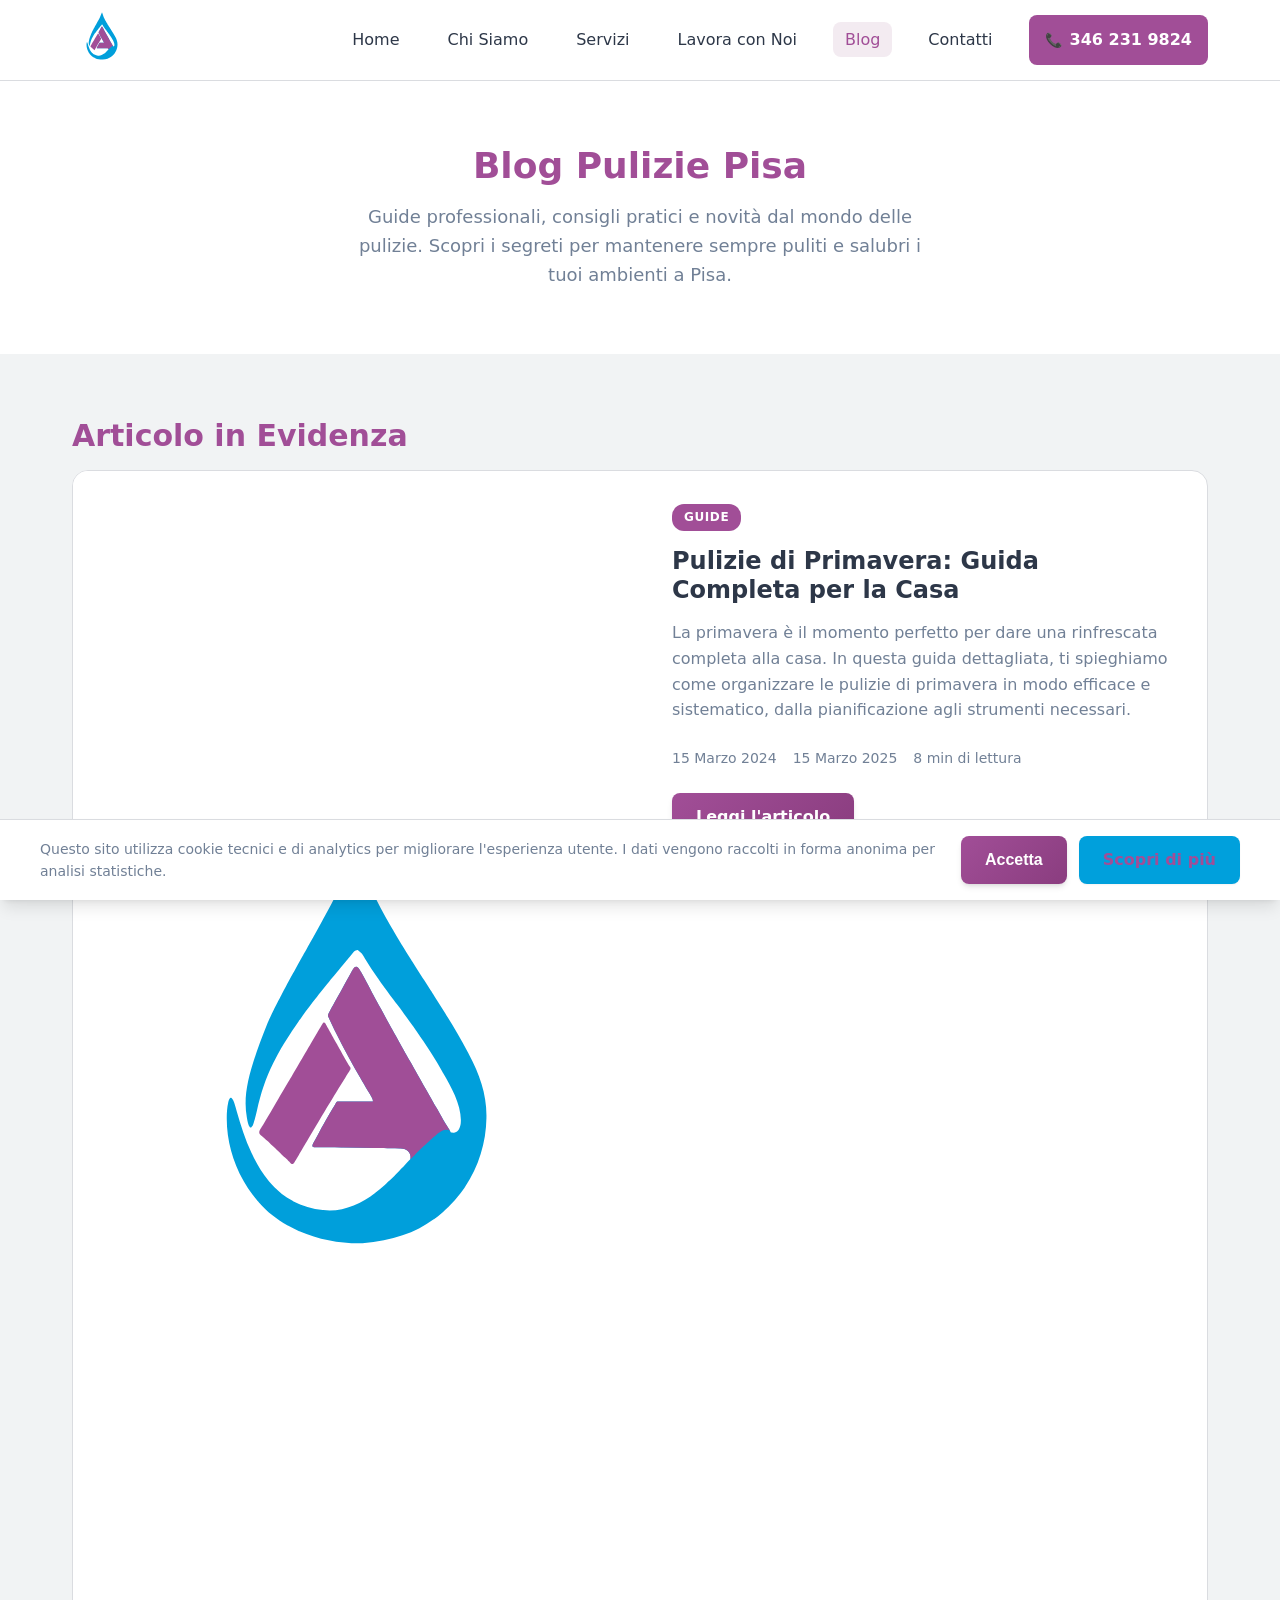
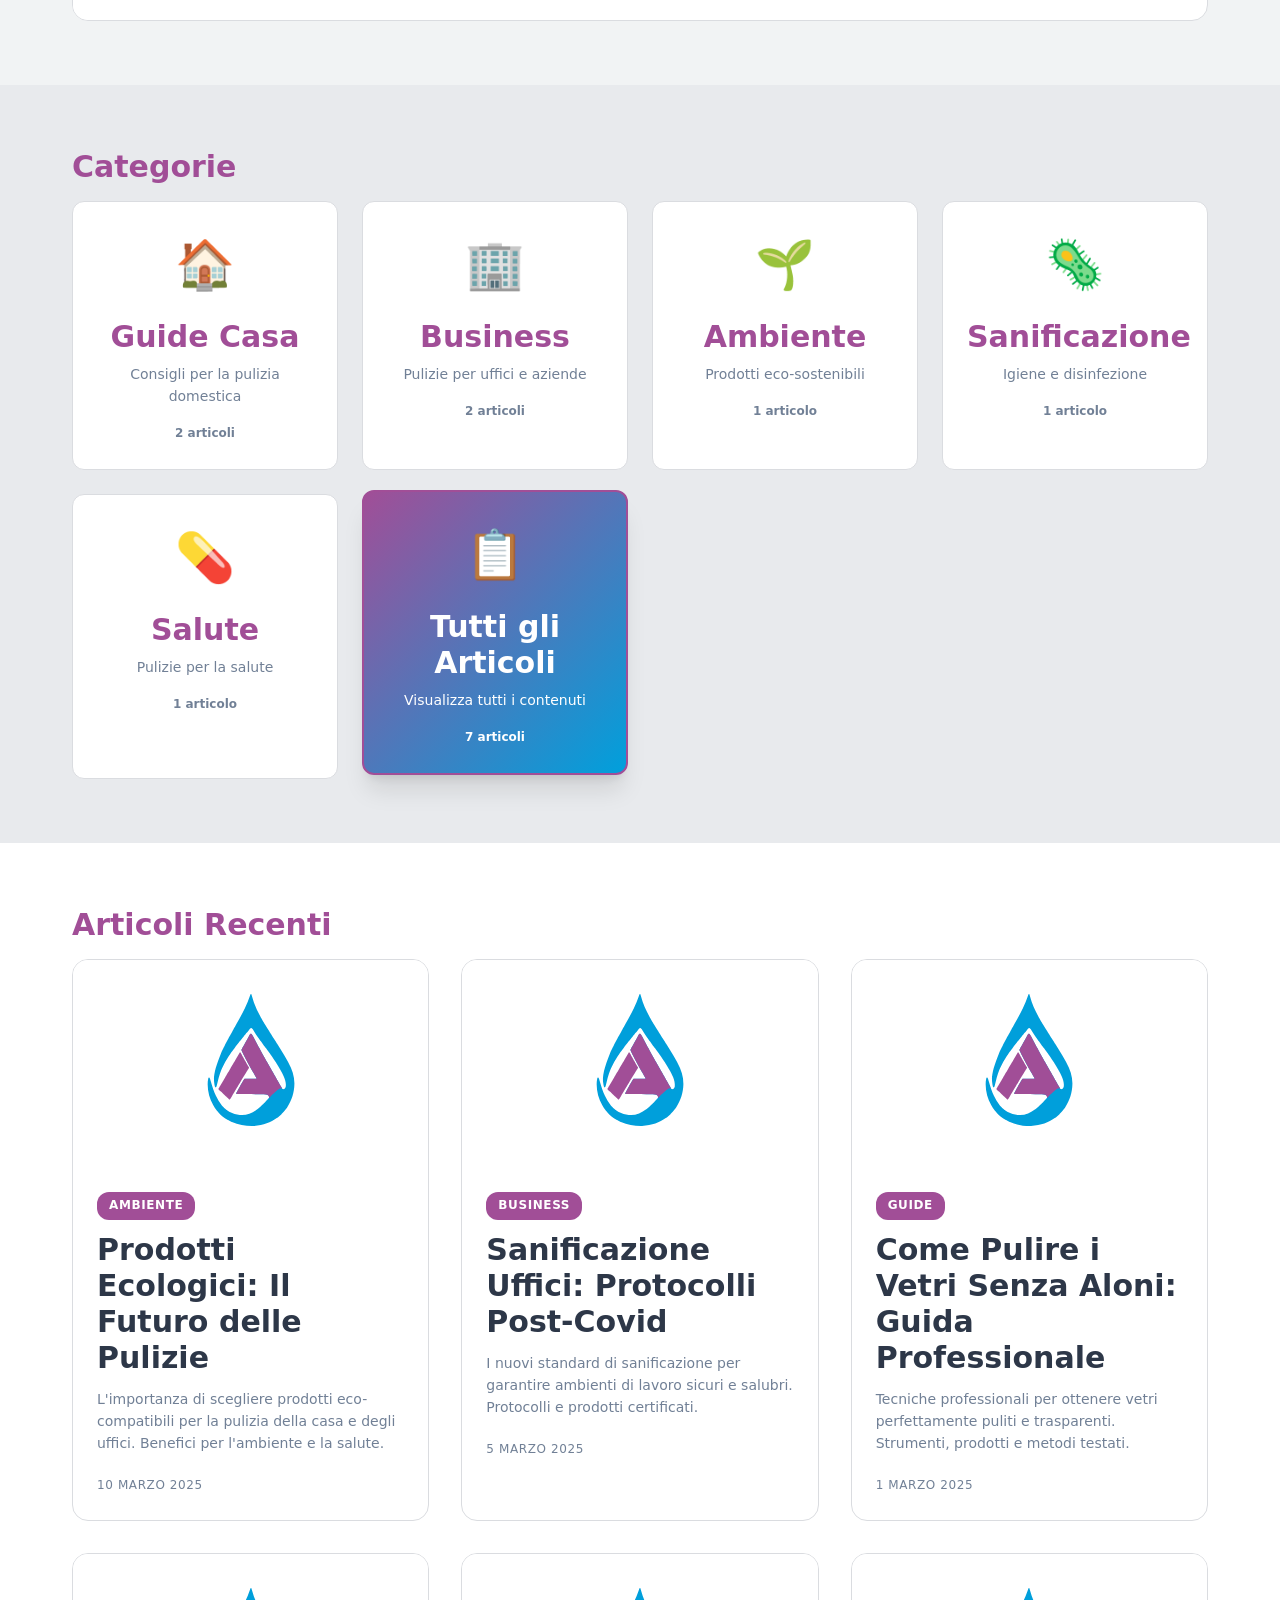
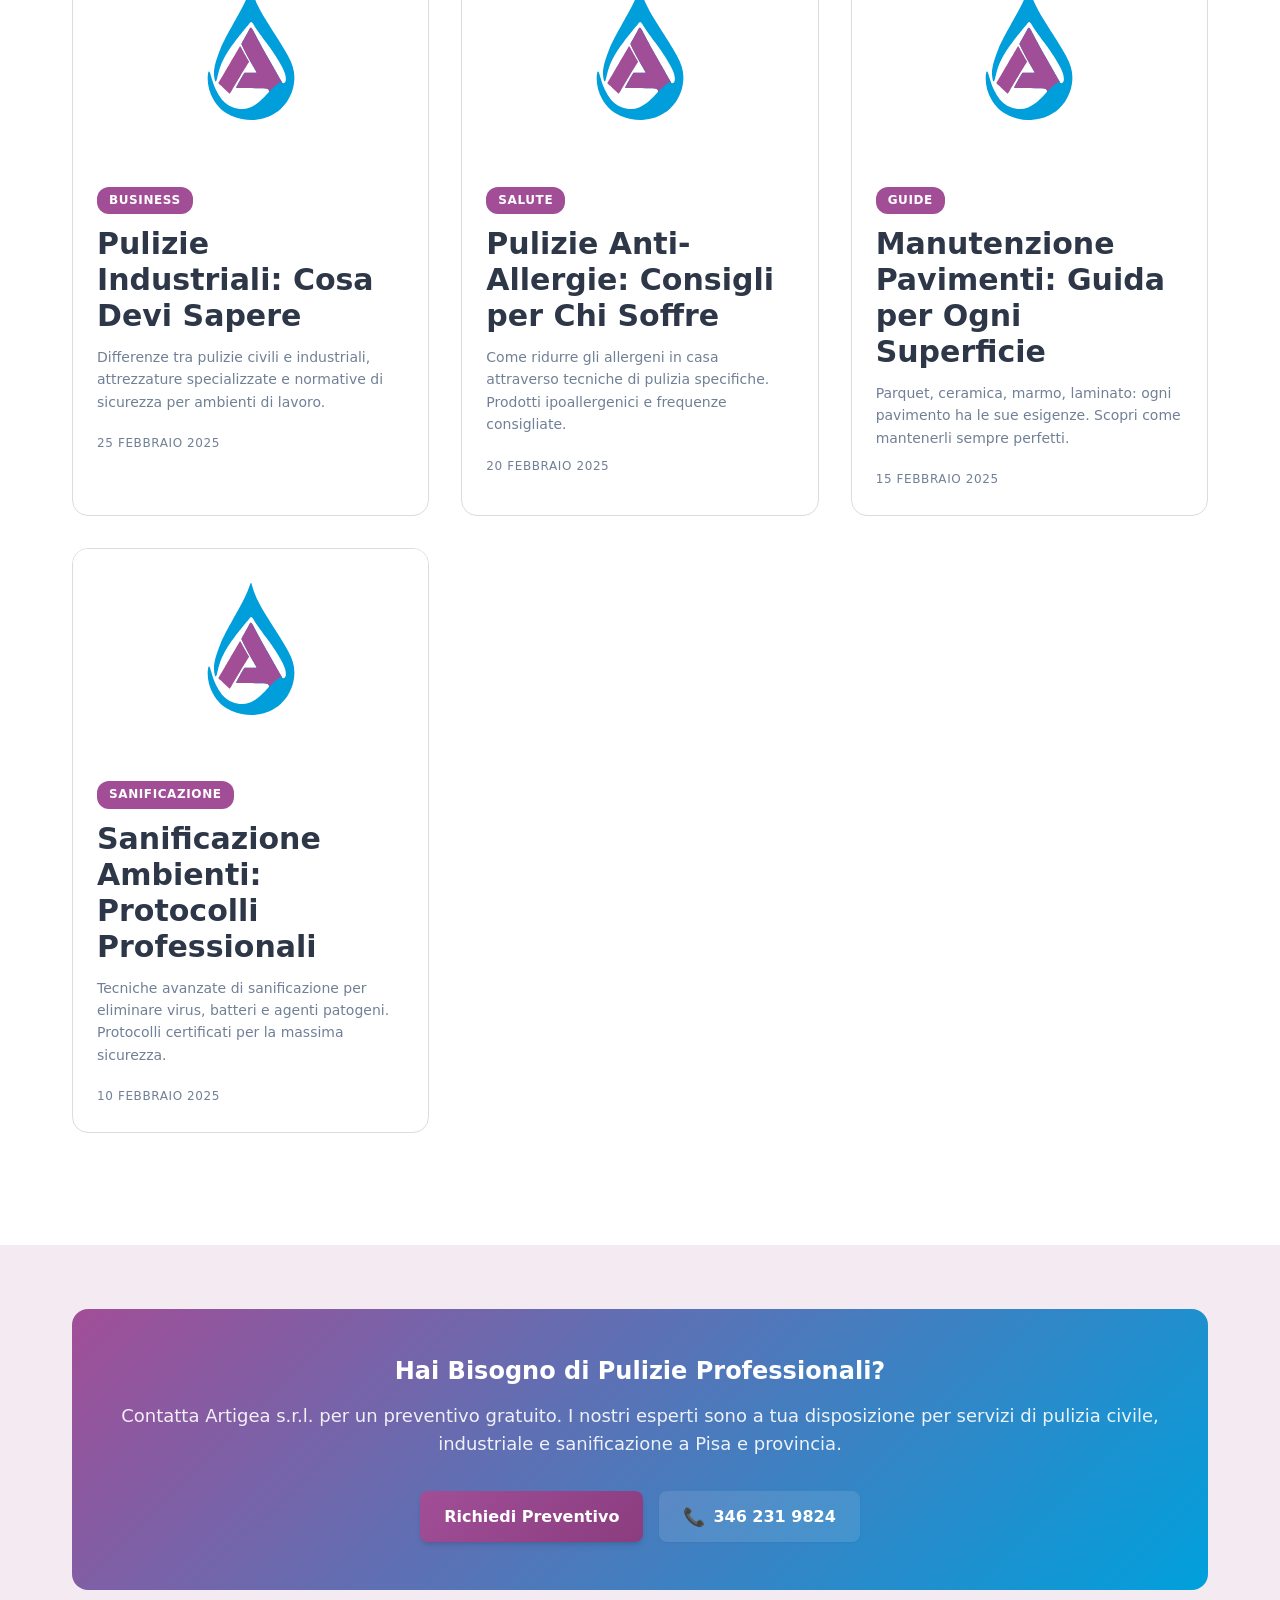
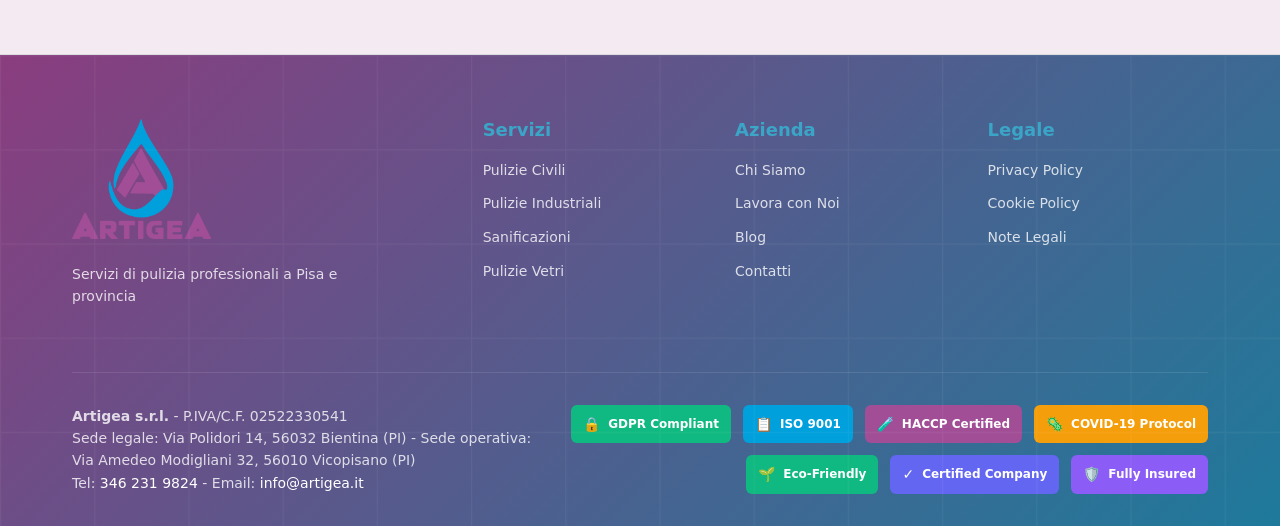
==== commit 6892646c: "Add files via upload" ====
--- a/blog/index.html
+++ b/blog/index.html
@@ -10,14 +10,14 @@
     
     <!-- Open Graph / Facebook -->
     <meta property="og:type" content="website">
-    <meta property="og:url" content="https://www.artigea.com/blog/">
+    <meta property="og:url" content="https://www.artigea.com/./blog/">
     <meta property="og:title" content="Blog Pulizie Professionali Pisa - Artigea s.r.l.">
     <meta property="og:description" content="Consigli, guide e novità dal mondo delle pulizie professionali a Pisa">
     <meta property="og:image" content="../assets/blog-og-image.jpg">
 
     <!-- Twitter -->
     <meta property="twitter:card" content="summary_large_image">
-    <meta property="twitter:url" content="https://www.artigea.com/blog/">
+    <meta property="twitter:url" content="https://www.artigea.com/./blog/">
     <meta property="twitter:title" content="Blog Pulizie Professionali Pisa - Artigea s.r.l.">
     <meta property="twitter:description" content="Consigli, guide e novità dal mondo delle pulizie professionali a Pisa">
     <meta property="twitter:image" content="../assets/blog-og-image.jpg">
@@ -28,7 +28,7 @@
     <link rel="apple-touch-icon" sizes="180x180" href="../assets/apple-touch-icon.png">
 
     <!-- Canonical URL -->
-    <link rel="canonical" href="https://www.artigea.com/blog/">
+    <link rel="canonical" href="https://www.artigea.com/./blog/">
 
     <!-- Stylesheet -->
     <link rel="stylesheet" href="../css/main.css">
--- a/css/main.css
+++ b/css/main.css
@@ -139,7 +139,6 @@
 
 p {
     margin-bottom: var(--spacing-4);
-    color: var(--color-text-muted);
 }
 
 a {
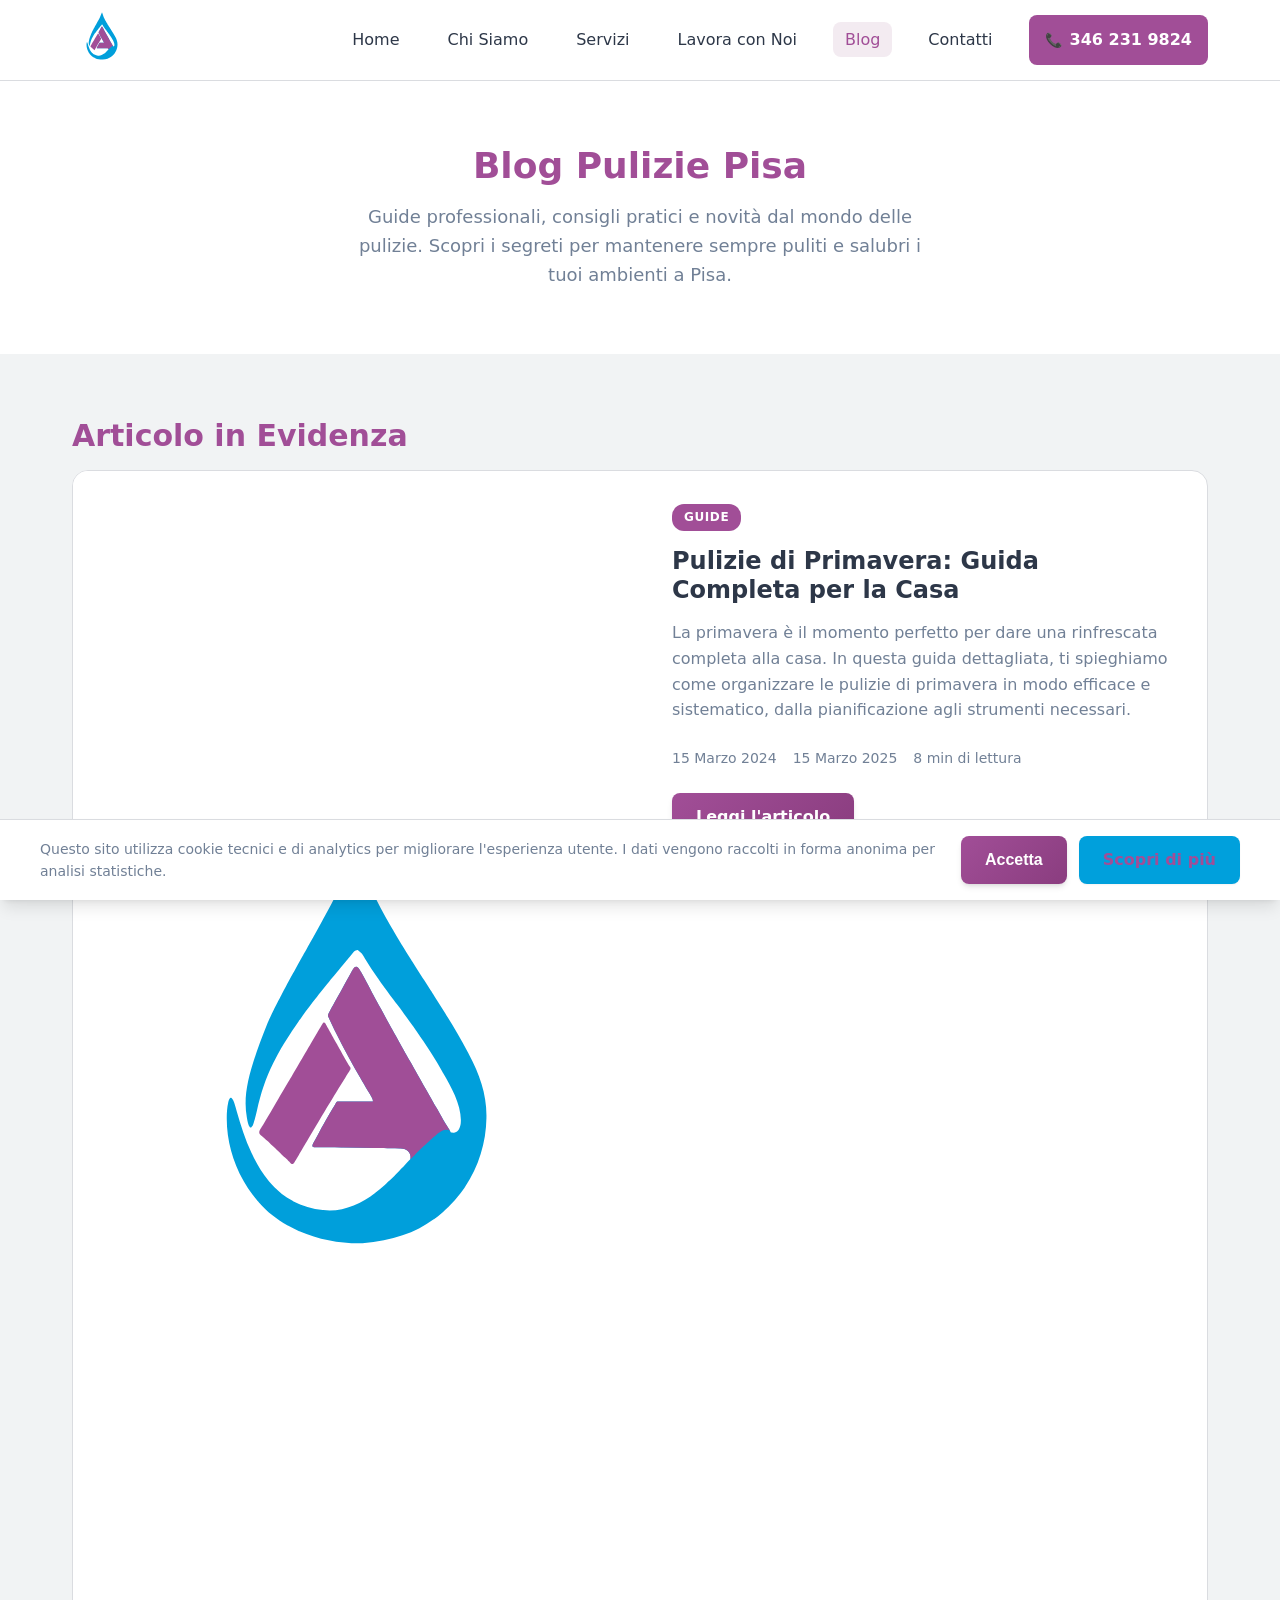
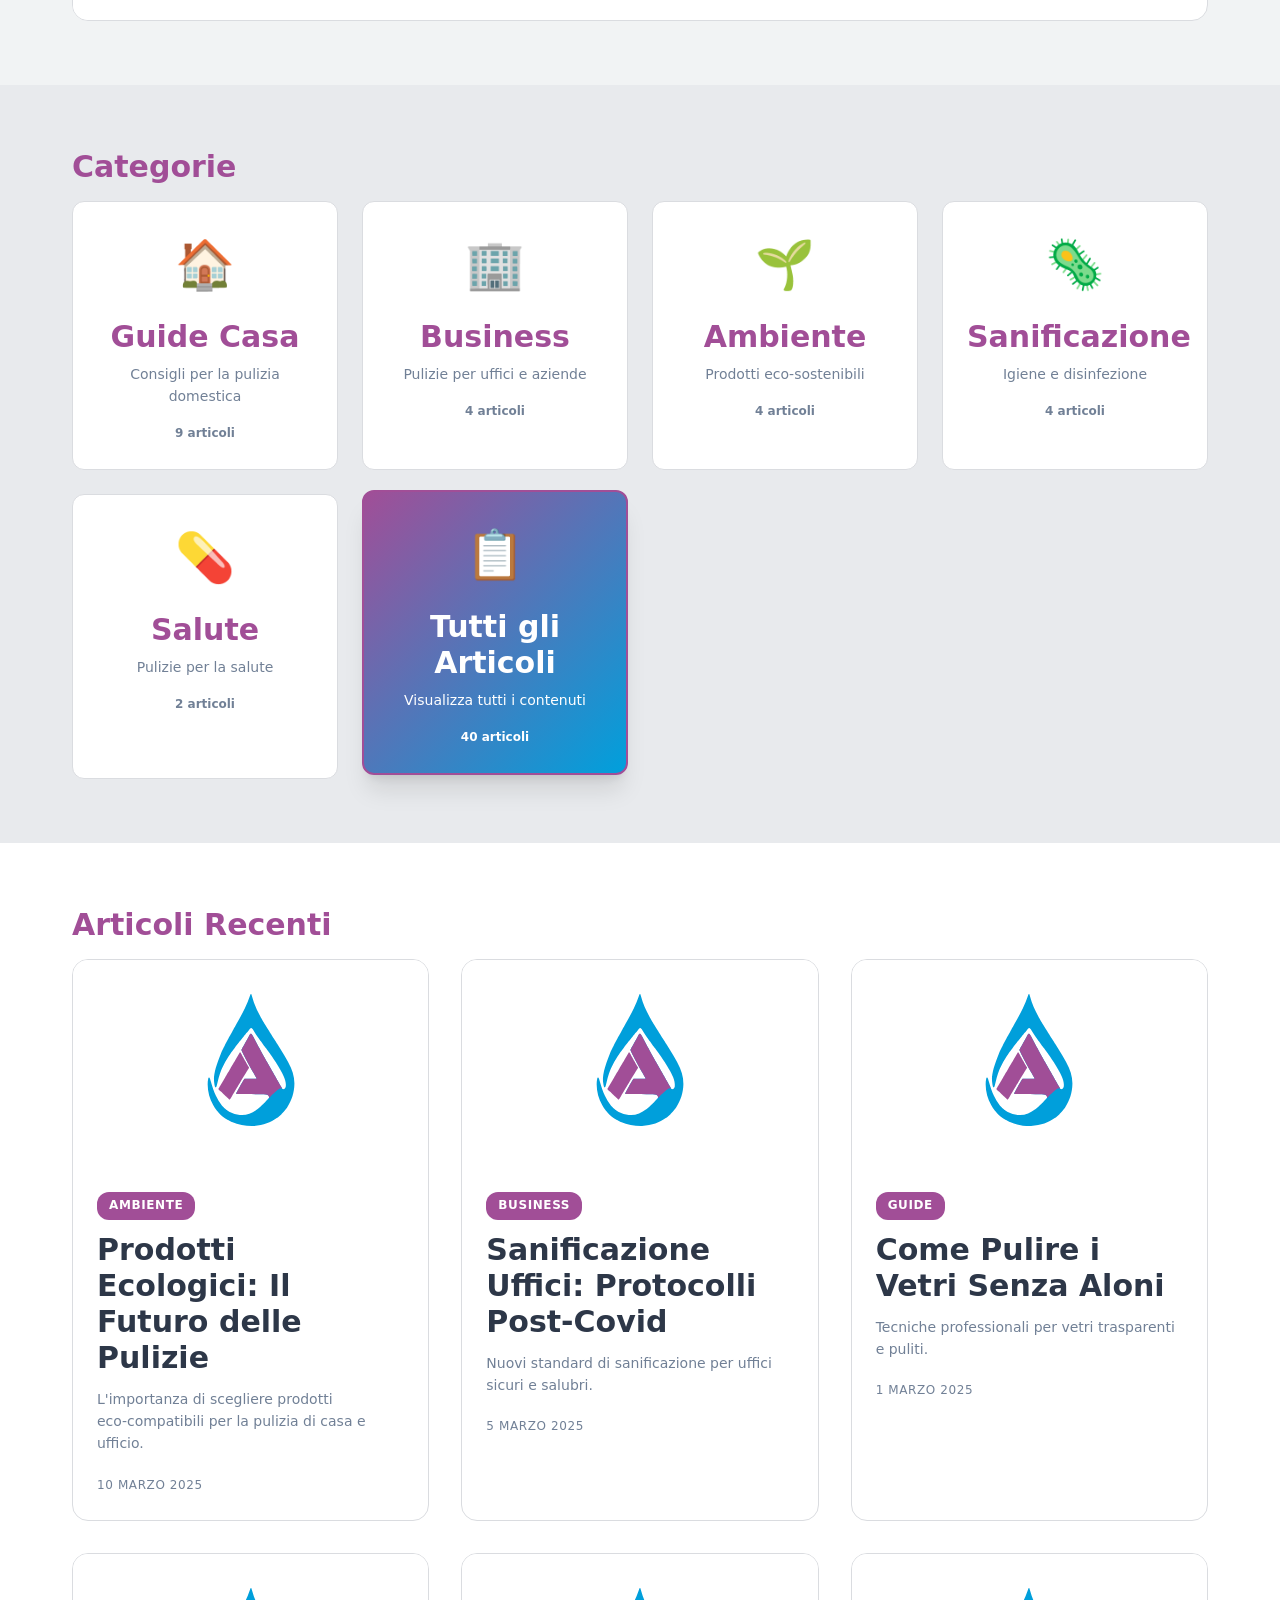
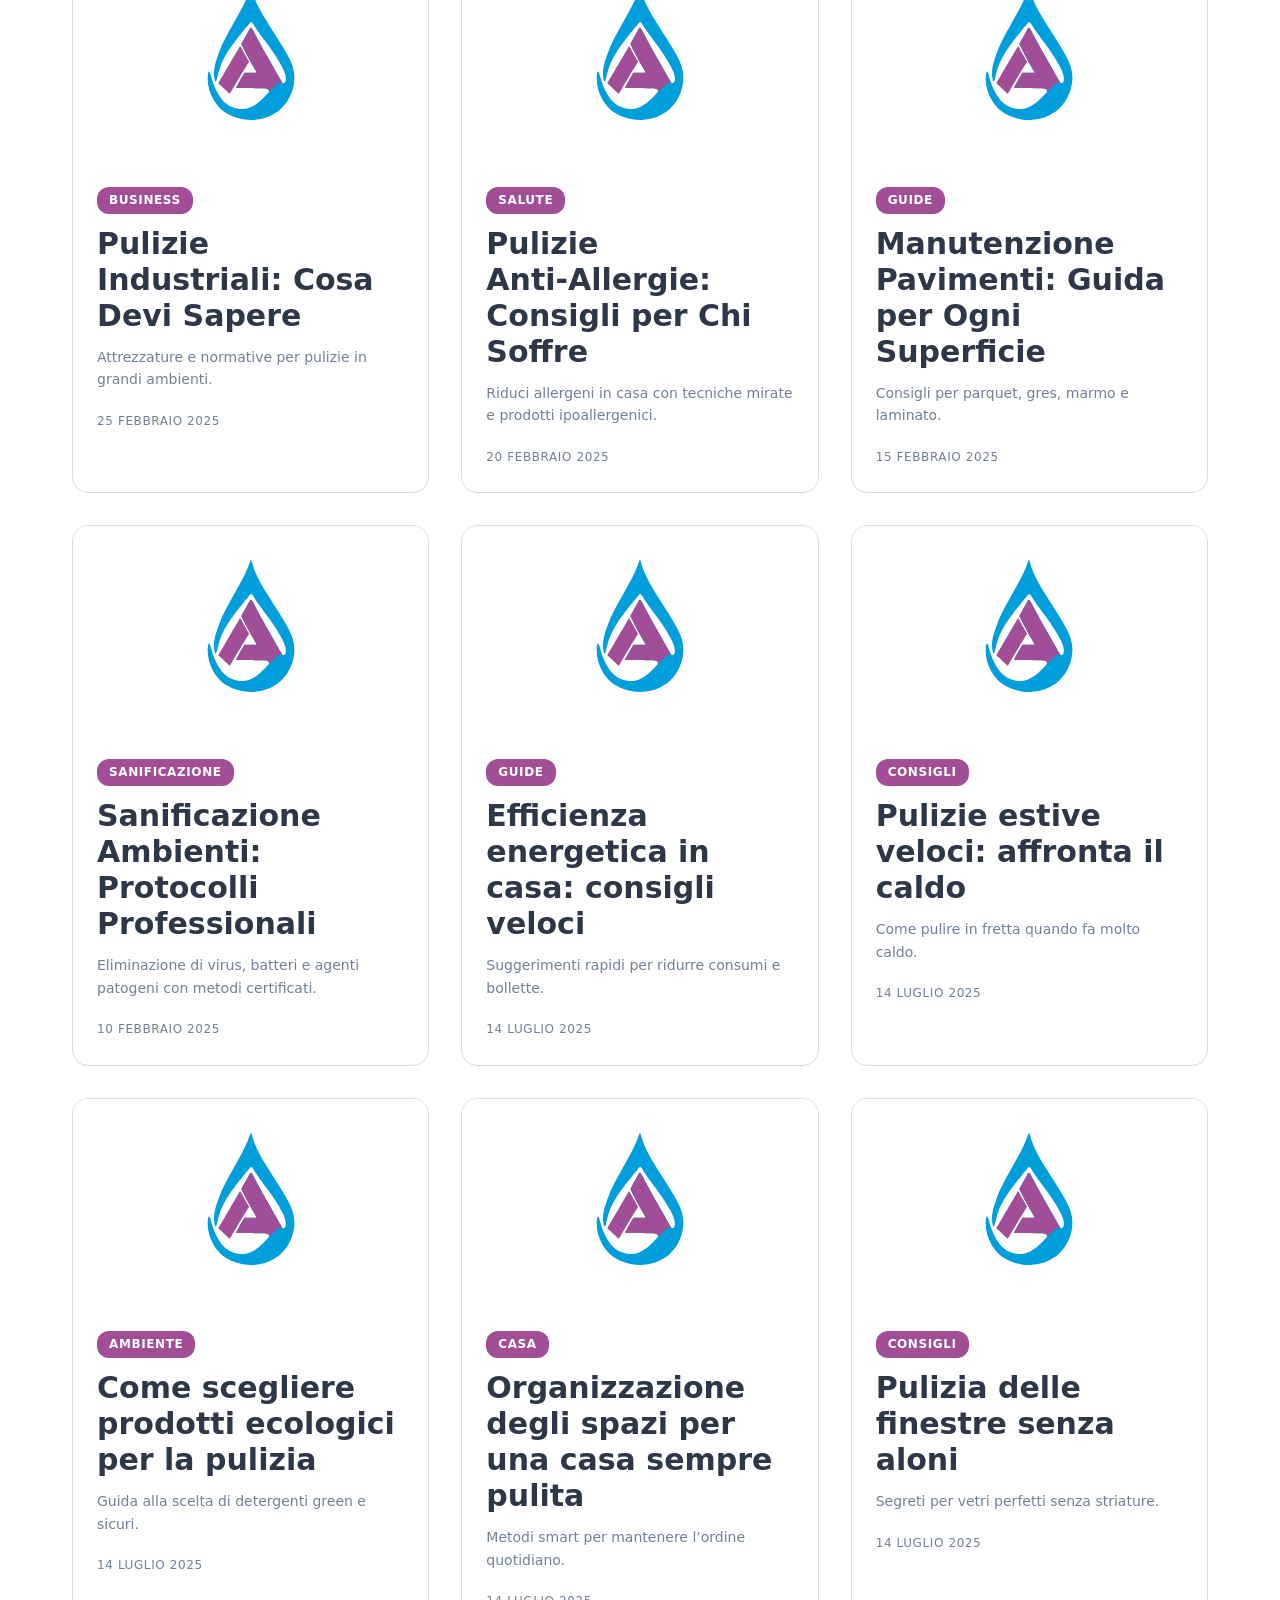
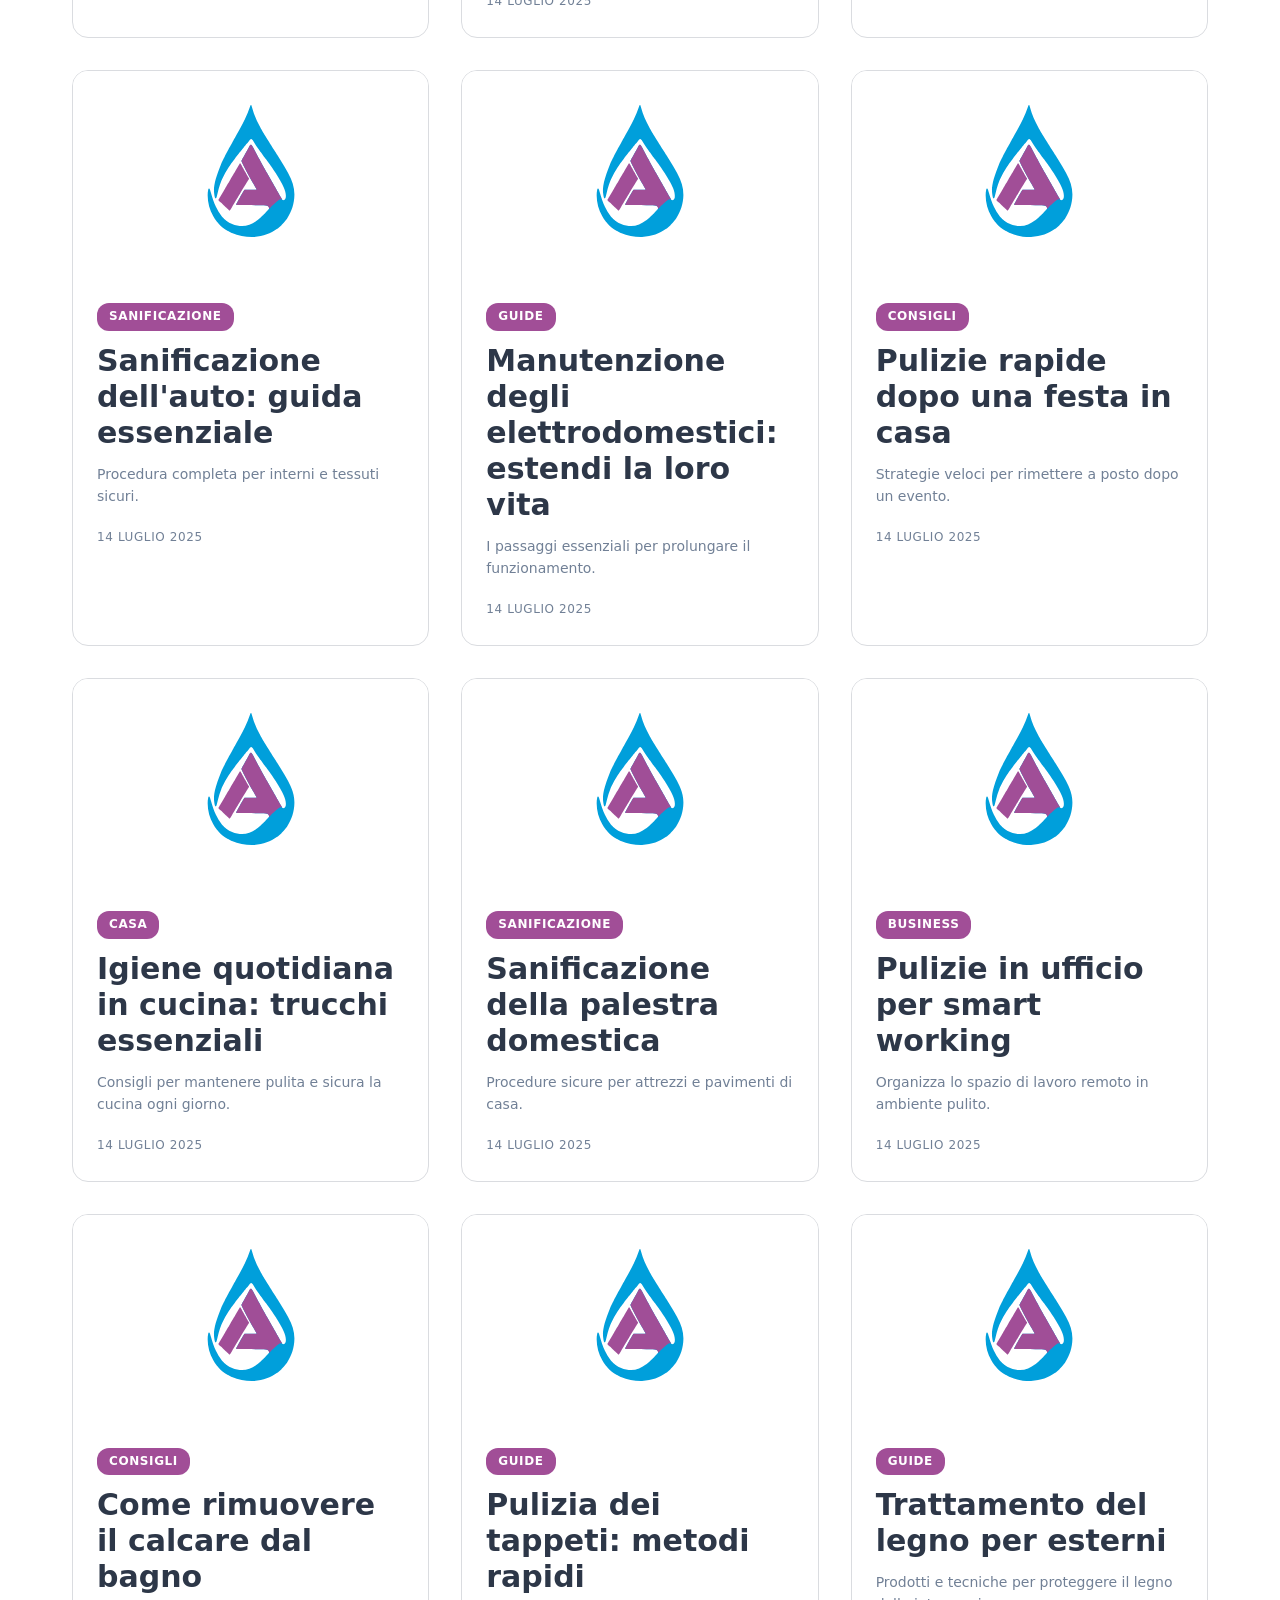
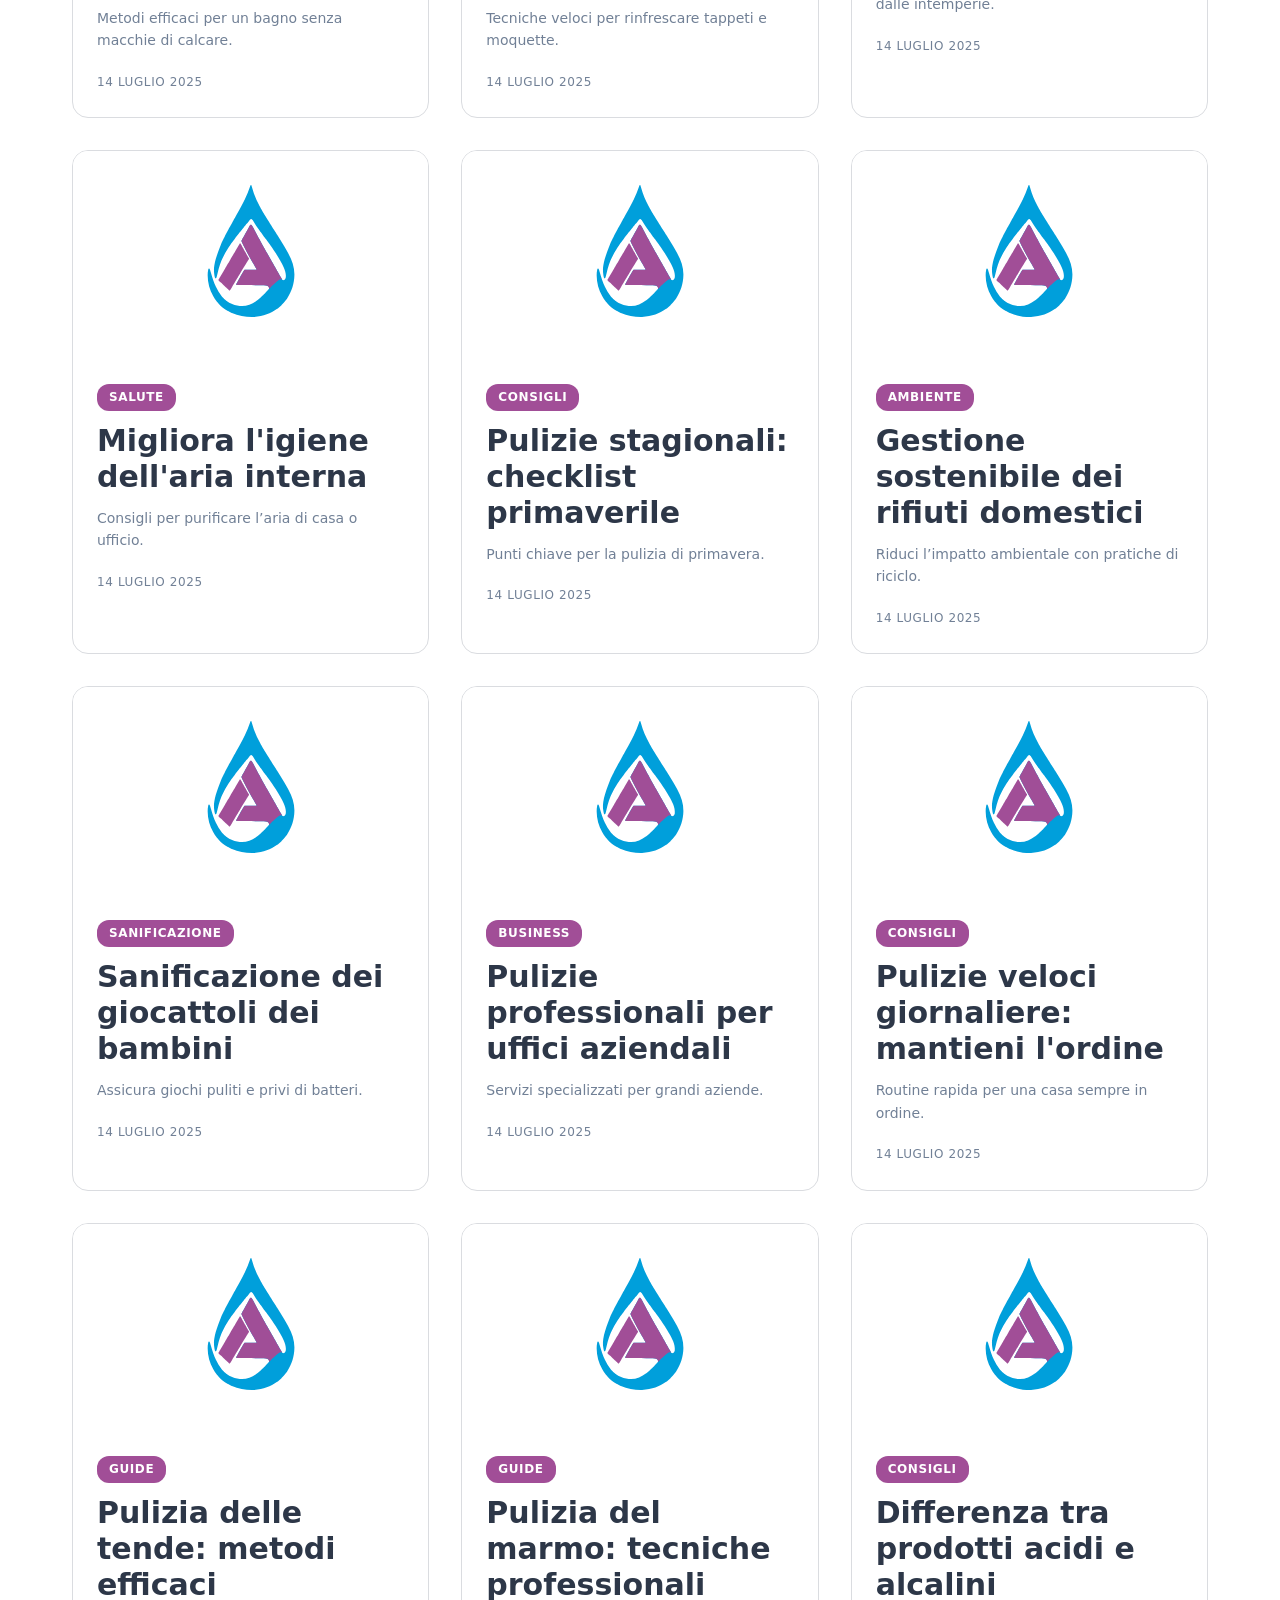
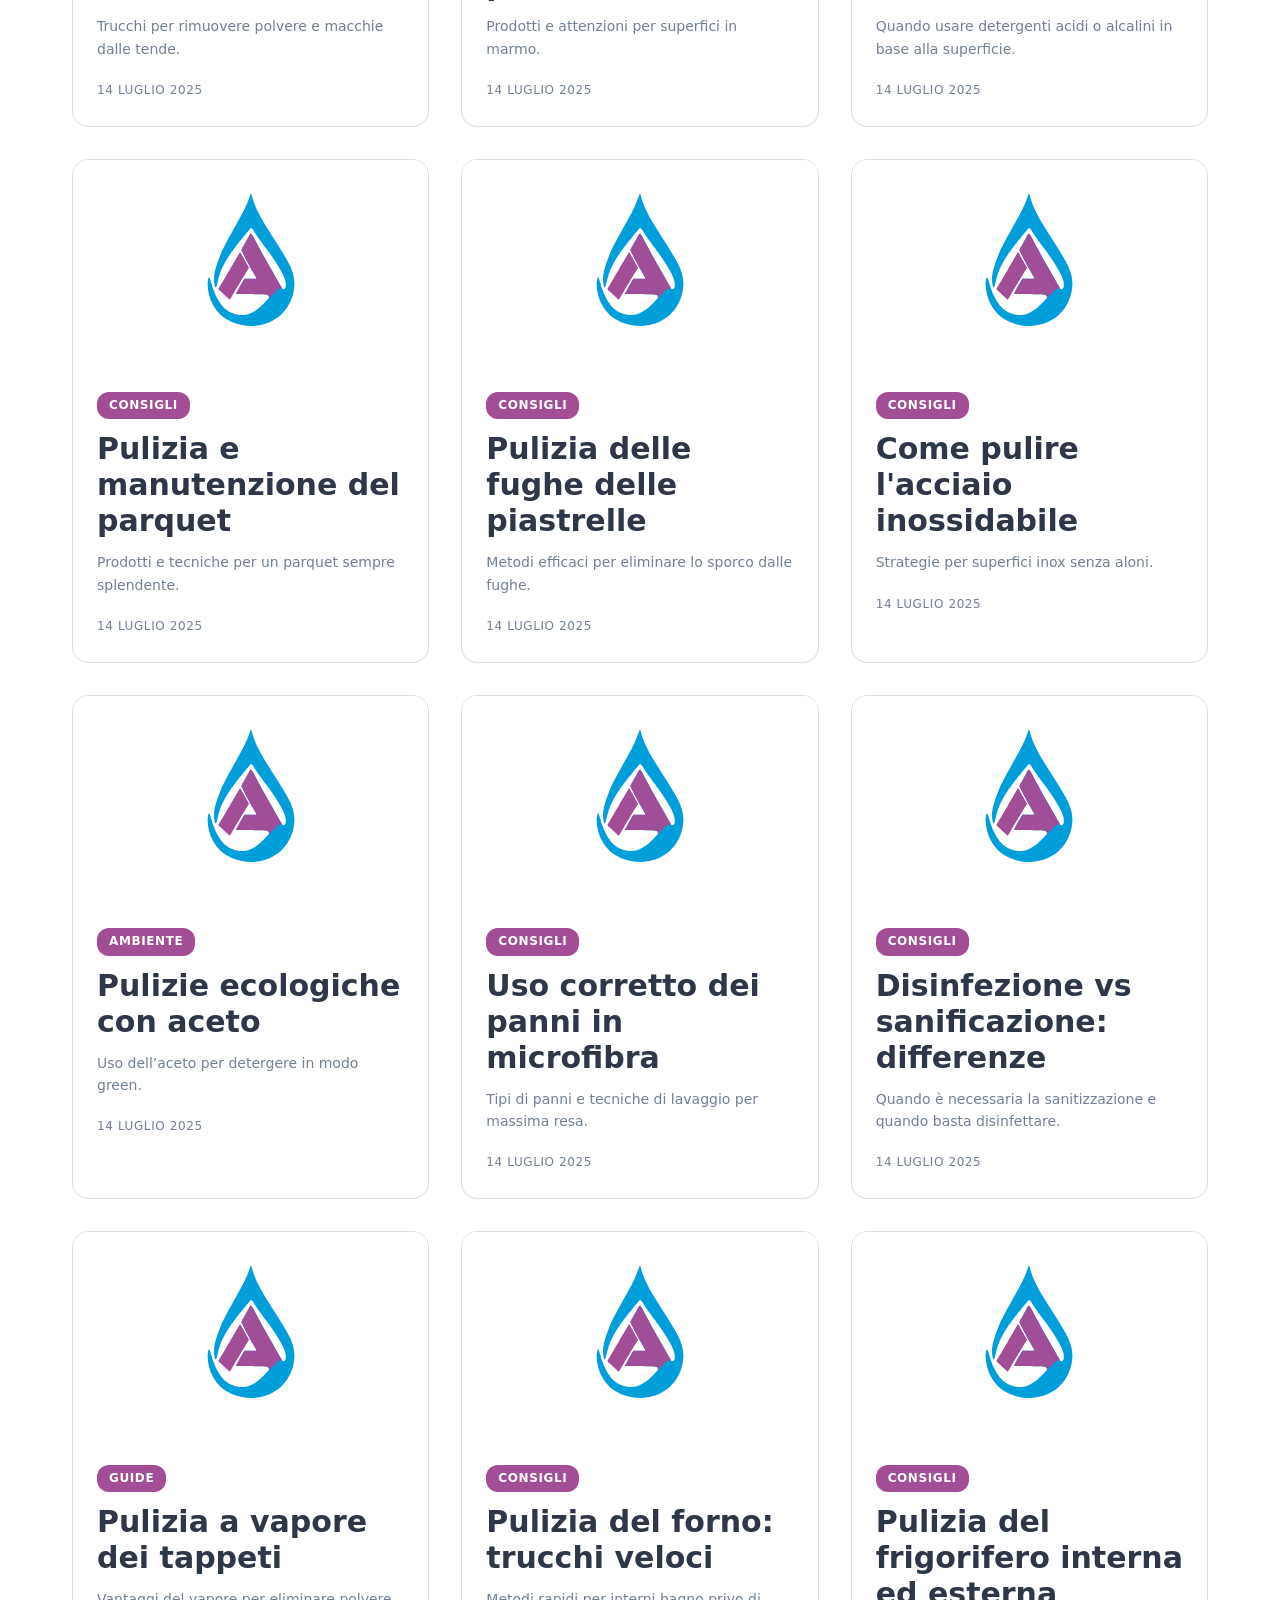
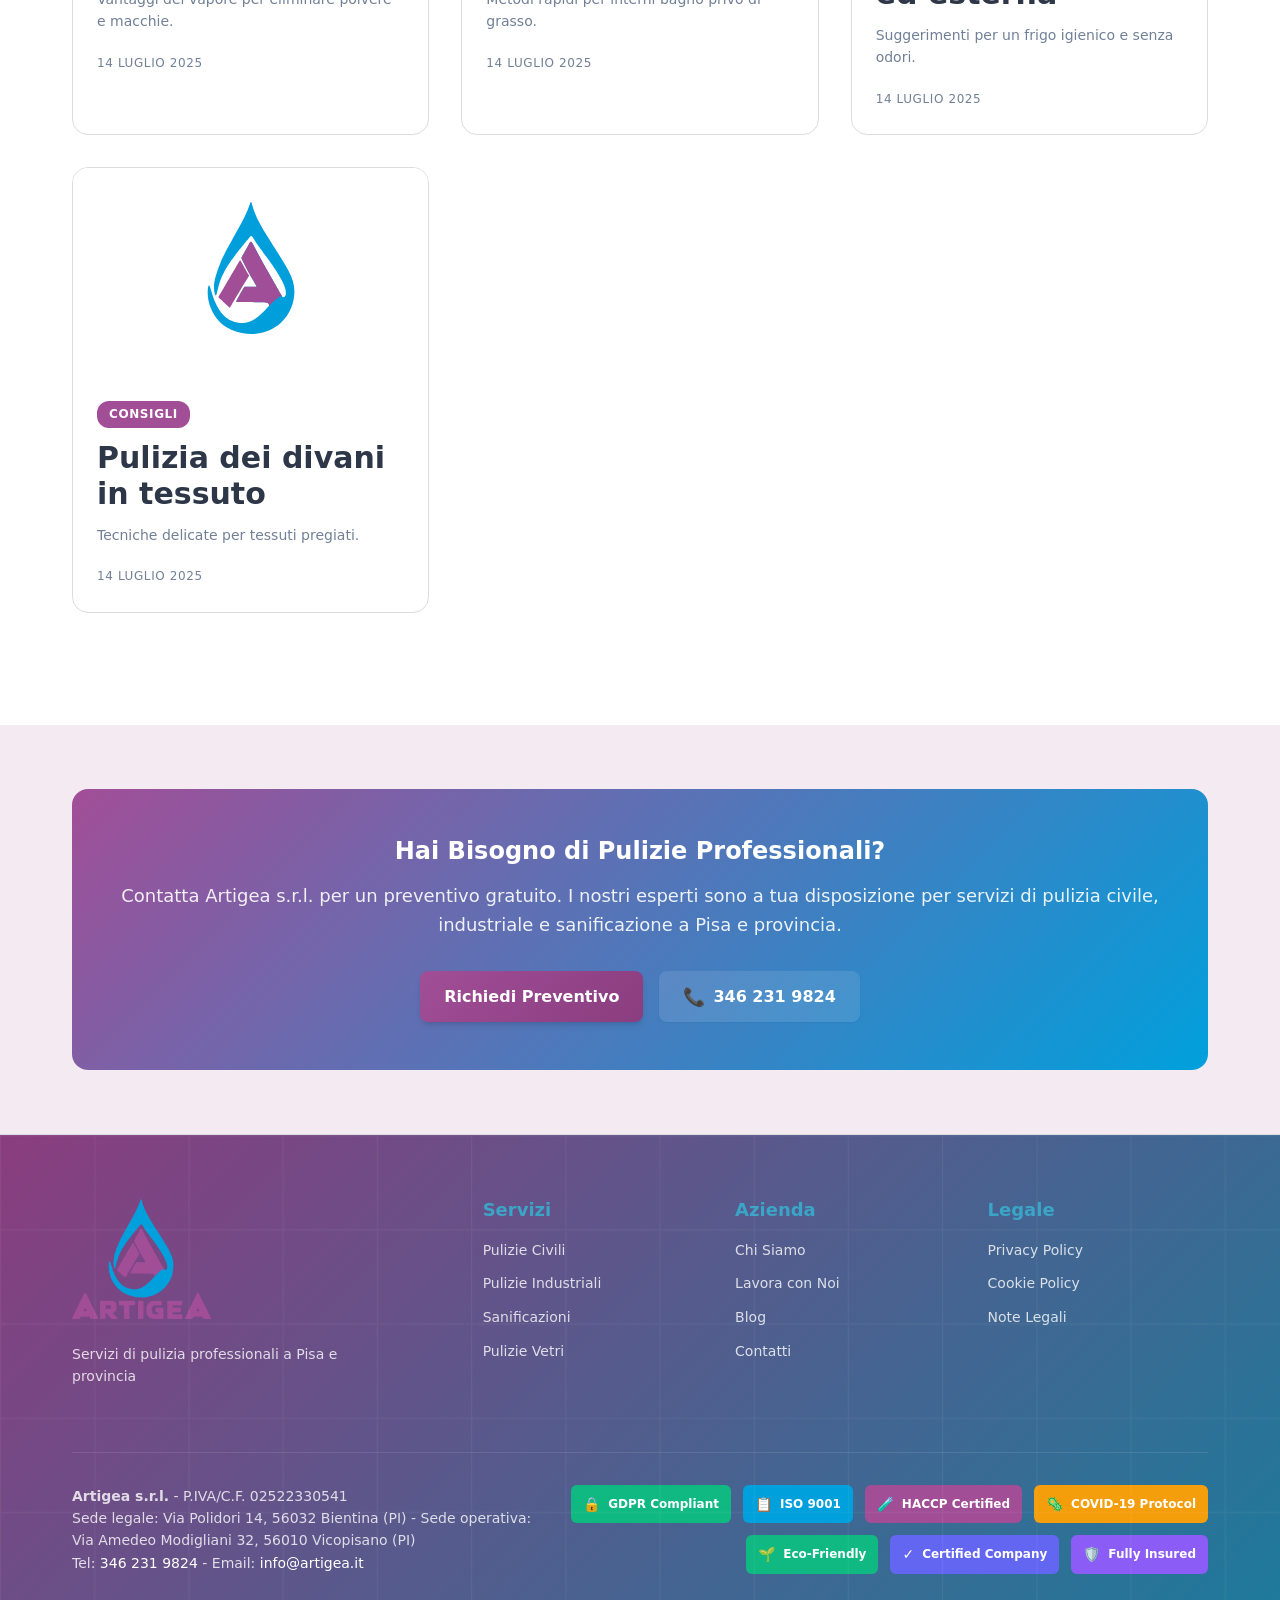
==== commit 7b800abe: "Add files via upload" ====
--- a/blog/index.html
+++ b/blog/index.html
@@ -1,13 +1,16 @@
 <!DOCTYPE html>
 <html lang="it">
+
 <head>
     <meta charset="UTF-8">
     <meta name="viewport" content="width=device-width, initial-scale=1.0">
     <title>Blog Pulizie Pisa - Consigli e Guide Professionali | Artigea s.r.l.</title>
-    <meta name="description" content="Blog di Artigea s.r.l. con consigli professionali per pulizie a Pisa: guide pratiche, trucchi del mestiere e novità nel settore delle pulizie civili e industriali.">
-    <meta name="keywords" content="blog pulizie Pisa, consigli pulizie, guide pulizie professionali, trucchi pulizie casa, sanificazione consigli, pulizie industriali guide">
+    <meta name="description"
+        content="Blog di Artigea s.r.l. con consigli professionali per pulizie a Pisa: guide pratiche, trucchi del mestiere e novità nel settore delle pulizie civili e industriali.">
+    <meta name="keywords"
+        content="blog pulizie Pisa, consigli pulizie, guide pulizie professionali, trucchi pulizie casa, sanificazione consigli, pulizie industriali guide">
     <meta name="author" content="Artigea s.r.l.">
-    
+
     <!-- Open Graph / Facebook -->
     <meta property="og:type" content="website">
     <meta property="og:url" content="https://www.artigea.com/./blog/">
@@ -19,7 +22,8 @@
     <meta property="twitter:card" content="summary_large_image">
     <meta property="twitter:url" content="https://www.artigea.com/./blog/">
     <meta property="twitter:title" content="Blog Pulizie Professionali Pisa - Artigea s.r.l.">
-    <meta property="twitter:description" content="Consigli, guide e novità dal mondo delle pulizie professionali a Pisa">
+    <meta property="twitter:description"
+        content="Consigli, guide e novità dal mondo delle pulizie professionali a Pisa">
     <meta property="twitter:image" content="../assets/blog-og-image.jpg">
 
     <!-- Favicon -->
@@ -39,7 +43,7 @@
     <script async src="https://www.googletagmanager.com/gtag/js?id=GA_MEASUREMENT_ID"></script>
     <script>
         window.dataLayer = window.dataLayer || [];
-        function gtag(){dataLayer.push(arguments);}
+        function gtag() { dataLayer.push(arguments); }
         gtag('js', new Date());
         gtag('config', 'GA_MEASUREMENT_ID', {
             'anonymize_ip': true,
@@ -47,6 +51,7 @@
         });
     </script>
 </head>
+
 <body>
     <!-- Header -->
     <header class="header">
@@ -98,7 +103,7 @@
                 <div class="blog-hero__content">
                     <h1 class="blog-hero__title">Blog Pulizie Pisa</h1>
                     <p class="blog-hero__description">
-                        Guide professionali, consigli pratici e novità dal mondo delle pulizie. 
+                        Guide professionali, consigli pratici e novità dal mondo delle pulizie.
                         Scopri i segreti per mantenere sempre puliti e salubri i tuoi ambienti a Pisa.
                     </p>
                 </div>
@@ -111,8 +116,10 @@
                 <h2 class="section__title">Articolo in Evidenza</h2>
                 <article class="featured-card">
                     <div class="featured-card__image">
-                        <img src=".././img/logo.svg" alt="Artigea s.r.l. - Pulizie di primavera Pisa" loading="lazy" style="object-fit: contain; background: white; padding: 2rem;">
-                        <img src=".././img/logo.svg" alt="Artigea s.r.l. - Pulizie di primavera Pisa" loading="lazy" class="blog-featured-image">
+                        <img src=".././img/logo.svg" alt="Artigea s.r.l. - Pulizie di primavera Pisa" loading="lazy"
+                            style="object-fit: contain; background: white; padding: 2rem;">
+                        <img src=".././img/logo.svg" alt="Artigea s.r.l. - Pulizie di primavera Pisa" loading="lazy"
+                            class="blog-featured-image">
                     </div>
                     <div class="featured-card__content">
                         <span class="featured-card__category">Guide</span>
@@ -122,8 +129,8 @@
                             </a>
                         </h3>
                         <p class="featured-card__excerpt">
-                            La primavera è il momento perfetto per dare una rinfrescata completa alla casa. 
-                            In questa guida dettagliata, ti spieghiamo come organizzare le pulizie di primavera 
+                            La primavera è il momento perfetto per dare una rinfrescata completa alla casa.
+                            In questa guida dettagliata, ti spieghiamo come organizzare le pulizie di primavera
                             in modo efficace e sistematico, dalla pianificazione agli strumenti necessari.
                         </p>
                         <div class="featured-card__meta">
@@ -142,42 +149,49 @@
             <div class="container">
                 <h2 class="section__title">Categorie</h2>
                 <div class="categories-grid">
+
                     <div class="category-card" data-category="guide">
                         <div class="category-card__icon">🏠</div>
                         <h3 class="category-card__title">Guide Casa</h3>
                         <p class="category-card__description">Consigli per la pulizia domestica</p>
-                        <span class="category-card__count">5 articoli</span>
-                    </div>
+                        <span class="category-card__count"></span>
+                    </div>
+
                     <div class="category-card" data-category="business">
                         <div class="category-card__icon">🏢</div>
                         <h3 class="category-card__title">Business</h3>
                         <p class="category-card__description">Pulizie per uffici e aziende</p>
-                        <span class="category-card__count">3 articoli</span>
-                    </div>
+                        <span class="category-card__count"></span>
+                    </div>
+
                     <div class="category-card" data-category="ambiente">
                         <div class="category-card__icon">🌱</div>
                         <h3 class="category-card__title">Ambiente</h3>
-                        <p class="category-card__description">Prodotti eco-sostenibili</p>
-                        <span class="category-card__count">4 articoli</span>
-                    </div>
+                        <p class="category-card__description">Prodotti eco‑sostenibili</p>
+                        <span class="category-card__count"></span>
+                    </div>
+
                     <div class="category-card" data-category="sanificazione">
                         <div class="category-card__icon">🦠</div>
                         <h3 class="category-card__title">Sanificazione</h3>
                         <p class="category-card__description">Igiene e disinfezione</p>
-                        <span class="category-card__count">6 articoli</span>
-                    </div>
+                        <span class="category-card__count"></span>
+                    </div>
+
                     <div class="category-card" data-category="salute">
                         <div class="category-card__icon">💊</div>
                         <h3 class="category-card__title">Salute</h3>
                         <p class="category-card__description">Pulizie per la salute</p>
-                        <span class="category-card__count">2 articoli</span>
-                    </div>
+                        <span class="category-card__count"></span>
+                    </div>
+
                     <div class="category-card category-card--all active" data-category="all">
                         <div class="category-card__icon">📋</div>
                         <h3 class="category-card__title">Tutti gli Articoli</h3>
                         <p class="category-card__description">Visualizza tutti i contenuti</p>
-                        <span class="category-card__count">20 articoli</span>
-                    </div>
+                        <span class="category-card__count"></span>
+                    </div>
+
                 </div>
             </div>
         </section>
@@ -186,135 +200,600 @@
         <section class="recent-articles">
             <div class="container">
                 <h2 class="section__title">Articoli Recenti</h2>
-                
+
                 <!-- Filter Status -->
                 <div class="filter-status" id="filter-status" style="display: none;">
                     <p>Mostrando articoli per: <span class="filter-category"></span></p>
                     <button class="btn btn--outline btn--small" onclick="clearFilter()">Mostra tutti</button>
                 </div>
-                
+
                 <div class="blog__grid">
+
+                    <!-- 1 -->
                     <article class="blog-card" data-category="ambiente">
-                        <img src=".././img/logo.svg" alt="Artigea s.r.l. - Prodotti ecologici pulizie" class="blog-card__image" loading="lazy">
+                        <img src="../img/logo.svg" alt="Prodotti Ecologici: Il Futuro delle Pulizie"
+                            class="blog-card__image" loading="lazy">
                         <div class="blog-card__content">
                             <span class="blog-card__category">Ambiente</span>
                             <h3 class="blog-card__title">
-                                <a href="prodotti-ecologici-per-pulizie.html">
-                                    Prodotti Ecologici: Il Futuro delle Pulizie
-                                </a>
-                            </h3>
-                            <p class="blog-card__excerpt">
-                                L'importanza di scegliere prodotti eco-compatibili per la pulizia della casa e degli uffici. 
-                                Benefici per l'ambiente e la salute.
-                            </p>
+                                <a href="prodotti-ecologici-per-pulizie.html">Prodotti Ecologici: Il Futuro delle
+                                    Pulizie</a>
+                            </h3>
+                            <p class="blog-card__excerpt">L'importanza di scegliere prodotti eco‑compatibili per la
+                                pulizia di casa e ufficio.</p>
                             <time class="blog-card__date" datetime="2025-03-10">10 Marzo 2025</time>
                         </div>
                     </article>
 
+                    <!-- 2 -->
                     <article class="blog-card" data-category="business">
-                        <img src=".././img/logo.svg" alt="Artigea s.r.l. - Sanificazione uffici" class="blog-card__image" loading="lazy">
+                        <img src="../img/logo.svg" alt="Sanificazione Uffici: Protocolli Post‑Covid"
+                            class="blog-card__image" loading="lazy">
                         <div class="blog-card__content">
                             <span class="blog-card__category">Business</span>
                             <h3 class="blog-card__title">
-                                <a href="sanificazione-uffici-post-covid.html">
-                                    Sanificazione Uffici: Protocolli Post-Covid
-                                </a>
-                            </h3>
-                            <p class="blog-card__excerpt">
-                                I nuovi standard di sanificazione per garantire ambienti di lavoro sicuri e salubri. 
-                                Protocolli e prodotti certificati.
+                                <a href="sanificazione-uffici-post-covid.html">Sanificazione Uffici: Protocolli
+                                    Post‑Covid</a>
+                            </h3>
+                            <p class="blog-card__excerpt">Nuovi standard di sanificazione per uffici sicuri e salubri.
                             </p>
                             <time class="blog-card__date" datetime="2025-03-05">5 Marzo 2025</time>
                         </div>
                     </article>
 
+                    <!-- 3 -->
                     <article class="blog-card" data-category="guide">
-                        <img src=".././img/logo.svg" alt="Artigea s.r.l. - Pulizia vetri professionali" class="blog-card__image" loading="lazy">
+                        <img src="../img/logo.svg" alt="Come Pulire i Vetri Senza Aloni" class="blog-card__image"
+                            loading="lazy">
                         <div class="blog-card__content">
                             <span class="blog-card__category">Guide</span>
                             <h3 class="blog-card__title">
-                                <a href="come-pulire-vetri-senza-aloni.html">
-                                    Come Pulire i Vetri Senza Aloni: Guida Professionale
-                                </a>
-                            </h3>
-                            <p class="blog-card__excerpt">
-                                Tecniche professionali per ottenere vetri perfettamente puliti e trasparenti. 
-                                Strumenti, prodotti e metodi testati.
+                                <a href="come-pulire-vetri-senza-aloni.html">Come Pulire i Vetri Senza Aloni</a>
+                            </h3>
+                            <p class="blog-card__excerpt">Tecniche professionali per vetri trasparenti e puliti.</p>
+                            <time class="blog-card__date" datetime="2025-03-01">1 Marzo 2025</time>
+                        </div>
+                    </article>
+
+                    <!-- 4 -->
+                    <article class="blog-card" data-category="business">
+                        <img src="../img/logo.svg" alt="Pulizie Industriali: Cosa Devi Sapere" class="blog-card__image"
+                            loading="lazy">
+                        <div class="blog-card__content">
+                            <span class="blog-card__category">Business</span>
+                            <h3 class="blog-card__title">
+                                <a href="pulizie-industriali-cosa-sapere.html">Pulizie Industriali: Cosa Devi Sapere</a>
+                            </h3>
+                            <p class="blog-card__excerpt">Attrezzature e normative per pulizie in grandi ambienti.</p>
+                            <time class="blog-card__date" datetime="2025-02-25">25 Febbraio 2025</time>
+                        </div>
+                    </article>
+
+                    <!-- 5 -->
+                    <article class="blog-card" data-category="salute">
+                        <img src="../img/logo.svg" alt="Pulizie Anti‑Allergie: Consigli per Chi Soffre"
+                            class="blog-card__image" loading="lazy">
+                        <div class="blog-card__content">
+                            <span class="blog-card__category">Salute</span>
+                            <h3 class="blog-card__title">
+                                <a href="pulizie-anti-allergie.html">Pulizie Anti‑Allergie: Consigli per Chi Soffre</a>
+                            </h3>
+                            <p class="blog-card__excerpt">Riduci allergeni in casa con tecniche mirate e prodotti
+                                ipoallergenici.</p>
+                            <time class="blog-card__date" datetime="2025-02-20">20 Febbraio 2025</time>
+                        </div>
+                    </article>
+
+                    <!-- 6 -->
+                    <article class="blog-card" data-category="guide">
+                        <img src="../img/logo.svg" alt="Manutenzione Pavimenti: Guida per Ogni Superficie"
+                            class="blog-card__image" loading="lazy">
+                        <div class="blog-card__content">
+                            <span class="blog-card__category">Guide</span>
+                            <h3 class="blog-card__title">
+                                <a href="manutenzione-pavimenti-guida.html">Manutenzione Pavimenti: Guida per Ogni
+                                    Superficie</a>
+                            </h3>
+                            <p class="blog-card__excerpt">Consigli per parquet, gres, marmo e laminato.</p>
+                            <time class="blog-card__date" datetime="2025-02-15">15 Febbraio 2025</time>
+                        </div>
+                    </article>
+
+                    <!-- 7 -->
+                    <article class="blog-card" data-category="sanificazione">
+                        <img src="../img/logo.svg" alt="Sanificazione Ambienti: Protocolli Professionali"
+                            class="blog-card__image" loading="lazy">
+                        <div class="blog-card__content">
+                            <span class="blog-card__category">Sanificazione</span>
+                            <h3 class="blog-card__title">
+                                <a href="sanificazione-ambienti-professionali.html">Sanificazione Ambienti: Protocolli
+                                    Professionali</a>
+                            </h3>
+                            <p class="blog-card__excerpt">Eliminazione di virus, batteri e agenti patogeni con metodi
+                                certificati.</p>
+                            <time class="blog-card__date" datetime="2025-02-10">10 Febbraio 2025</time>
+                        </div>
+                    </article>
+
+                    <!-- 8 -->
+                    <article class="blog-card" data-category="guide">
+                        <img src="../img/logo.svg" alt="Efficienza energetica in casa: consigli veloci"
+                            class="blog-card__image" loading="lazy">
+                        <div class="blog-card__content">
+                            <span class="blog-card__category">Guide</span>
+                            <h3 class="blog-card__title">
+                                <a href="efficienza-energetica-casa.html">Efficienza energetica in casa: consigli
+                                    veloci</a>
+                            </h3>
+                            <p class="blog-card__excerpt">Suggerimenti rapidi per ridurre consumi e bollette.</p>
+                            <time class="blog-card__date" datetime="2025-07-14">14 Luglio 2025</time>
+                        </div>
+                    </article>
+
+                    <!-- 9 -->
+                    <article class="blog-card" data-category="consigli">
+                        <img src="../img/logo.svg" alt="Pulizie estive veloci: affronta il caldo"
+                            class="blog-card__image" loading="lazy">
+                        <div class="blog-card__content">
+                            <span class="blog-card__category">Consigli</span>
+                            <h3 class="blog-card__title">
+                                <a href="pulizie-estive-veloci.html">Pulizie estive veloci: affronta il caldo</a>
+                            </h3>
+                            <p class="blog-card__excerpt">Come pulire in fretta quando fa molto caldo.</p>
+                            <time class="blog-card__date" datetime="2025-07-14">14 Luglio 2025</time>
+                        </div>
+                    </article>
+
+                    <!-- 10 -->
+                    <article class="blog-card" data-category="ambiente">
+                        <img src="../img/logo.svg" alt="Come scegliere prodotti ecologici per la pulizia"
+                            class="blog-card__image" loading="lazy">
+                        <div class="blog-card__content">
+                            <span class="blog-card__category">Ambiente</span>
+                            <h3 class="blog-card__title">
+                                <a href="scelta-prodotti-ecologici.html">Come scegliere prodotti ecologici per la
+                                    pulizia</a>
+                            </h3>
+                            <p class="blog-card__excerpt">Guida alla scelta di detergenti green e sicuri.</p>
+                            <time class="blog-card__date" datetime="2025-07-14">14 Luglio 2025</time>
+                        </div>
+                    </article>
+
+                    <!-- 11 -->
+                    <article class="blog-card" data-category="casa">
+                        <img src="../img/logo.svg" alt="Organizzazione degli spazi per una casa sempre pulita"
+                            class="blog-card__image" loading="lazy">
+                        <div class="blog-card__content">
+                            <span class="blog-card__category">Casa</span>
+                            <h3 class="blog-card__title">
+                                <a href="organizzazione-spazi-puliti.html">Organizzazione degli spazi per una casa
+                                    sempre pulita</a>
+                            </h3>
+                            <p class="blog-card__excerpt">Metodi smart per mantenere l’ordine quotidiano.</p>
+                            <time class="blog-card__date" datetime="2025-07-14">14 Luglio 2025</time>
+                        </div>
+                    </article>
+
+                    <!-- 12 -->
+                    <article class="blog-card" data-category="consigli">
+                        <img src="../img/logo.svg" alt="Pulizia delle finestre senza aloni" class="blog-card__image"
+                            loading="lazy">
+                        <div class="blog-card__content">
+                            <span class="blog-card__category">Consigli</span>
+                            <h3 class="blog-card__title">
+                                <a href="pulizia-finestre-senza-aloni.html">Pulizia delle finestre senza aloni</a>
+                            </h3>
+                            <p class="blog-card__excerpt">Segreti per vetri perfetti senza striature.</p>
+                            <time class="blog-card__date" datetime="2025-07-14">14 Luglio 2025</time>
+                        </div>
+                    </article>
+
+                    <!-- 13 -->
+                    <article class="blog-card" data-category="sanificazione">
+                        <img src="../img/logo.svg" alt="Sanificazione dell'auto: guida essenziale"
+                            class="blog-card__image" loading="lazy">
+                        <div class="blog-card__content">
+                            <span class="blog-card__category">Sanificazione</span>
+                            <h3 class="blog-card__title">
+                                <a href="sanificazione-auto.html">Sanificazione dell'auto: guida essenziale</a>
+                            </h3>
+                            <p class="blog-card__excerpt">Procedura completa per interni e tessuti sicuri.</p>
+                            <time class="blog-card__date" datetime="2025-07-14">14 Luglio 2025</time>
+                        </div>
+                    </article>
+
+                    <!-- 14 -->
+                    <article class="blog-card" data-category="guide">
+                        <img src="../img/logo.svg" alt="Manutenzione degli elettrodomestici: estendi la loro vita"
+                            class="blog-card__image" loading="lazy">
+                        <div class="blog-card__content">
+                            <span class="blog-card__category">Guide</span>
+                            <h3 class="blog-card__title">
+                                <a href="manutenzione-elettrodomestici.html">Manutenzione degli elettrodomestici:
+                                    estendi la loro vita</a>
+                            </h3>
+                            <p class="blog-card__excerpt">I passaggi essenziali per prolungare il funzionamento.</p>
+                            <time class="blog-card__date" datetime="2025-07-14">14 Luglio 2025</time>
+                        </div>
+                    </article>
+
+                    <!-- 15 -->
+                    <article class="blog-card" data-category="consigli">
+                        <img src="../img/logo.svg" alt="Pulizie rapide dopo una festa in casa" class="blog-card__image"
+                            loading="lazy">
+                        <div class="blog-card__content">
+                            <span class="blog-card__category">Consigli</span>
+                            <h3 class="blog-card__title">
+                                <a href="pulizie-post-festa.html">Pulizie rapide dopo una festa in casa</a>
+                            </h3>
+                            <p class="blog-card__excerpt">Strategie veloci per rimettere a posto dopo un evento.</p>
+                            <time class="blog-card__date" datetime="2025-07-14">14 Luglio 2025</time>
+                        </div>
+                    </article>
+
+                    <!-- 16 -->
+                    <article class="blog-card" data-category="casa">
+                        <img src="../img/logo.svg" alt="Igiene quotidiana in cucina: trucchi essenziali"
+                            class="blog-card__image" loading="lazy">
+                        <div class="blog-card__content">
+                            <span class="blog-card__category">Casa</span>
+                            <h3 class="blog-card__title">
+                                <a href="igiene-cucina-quotidiana.html">Igiene quotidiana in cucina: trucchi
+                                    essenziali</a>
+                            </h3>
+                            <p class="blog-card__excerpt">Consigli per mantenere pulita e sicura la cucina ogni giorno.
                             </p>
-                            <time class="blog-card__date" datetime="2025-03-01">1 Marzo 2025</time>
-                        </div>
-                    </article>
-
+                            <time class="blog-card__date" datetime="2025-07-14">14 Luglio 2025</time>
+                        </div>
+                    </article>
+
+                    <!-- 17 -->
+                    <article class="blog-card" data-category="sanificazione">
+                        <img src="../img/logo.svg" alt="Sanificazione della palestra domestica" class="blog-card__image"
+                            loading="lazy">
+                        <div class="blog-card__content">
+                            <span class="blog-card__category">Sanificazione</span>
+                            <h3 class="blog-card__title">
+                                <a href="sanificazione-palestra-domestica.html">Sanificazione della palestra
+                                    domestica</a>
+                            </h3>
+                            <p class="blog-card__excerpt">Procedure sicure per attrezzi e pavimenti di casa.</p>
+                            <time class="blog-card__date" datetime="2025-07-14">14 Luglio 2025</time>
+                        </div>
+                    </article>
+
+                    <!-- 18 -->
                     <article class="blog-card" data-category="business">
-                        <img src=".././img/logo.svg" alt="Artigea s.r.l. - Pulizie industriali" class="blog-card__image" loading="lazy">
+                        <img src="../img/logo.svg" alt="Pulizie in ufficio per smart working" class="blog-card__image"
+                            loading="lazy">
                         <div class="blog-card__content">
                             <span class="blog-card__category">Business</span>
                             <h3 class="blog-card__title">
-                                <a href="pulizie-industriali-cosa-sapere.html">
-                                    Pulizie Industriali: Cosa Devi Sapere
-                                </a>
-                            </h3>
-                            <p class="blog-card__excerpt">
-                                Differenze tra pulizie civili e industriali, attrezzature specializzate e 
-                                normative di sicurezza per ambienti di lavoro.
+                                <a href="pulizie-ufficio-smartworking.html">Pulizie in ufficio per smart working</a>
+                            </h3>
+                            <p class="blog-card__excerpt">Organizza lo spazio di lavoro remoto in ambiente pulito.</p>
+                            <time class="blog-card__date" datetime="2025-07-14">14 Luglio 2025</time>
+                        </div>
+                    </article>
+
+                    <!-- 19 -->
+                    <article class="blog-card" data-category="consigli">
+                        <img src="../img/logo.svg" alt="Come rimuovere il calcare dal bagno" class="blog-card__image"
+                            loading="lazy">
+                        <div class="blog-card__content">
+                            <span class="blog-card__category">Consigli</span>
+                            <h3 class="blog-card__title">
+                                <a href="anticalcare-bagno.html">Come rimuovere il calcare dal bagno</a>
+                            </h3>
+                            <p class="blog-card__excerpt">Metodi efficaci per un bagno senza macchie di calcare.</p>
+                            <time class="blog-card__date" datetime="2025-07-14">14 Luglio 2025</time>
+                        </div>
+                    </article>
+
+                    <!-- 20 -->
+                    <article class="blog-card" data-category="guide">
+                        <img src="../img/logo.svg" alt="Pulizia dei tappeti: metodi rapidi" class="blog-card__image"
+                            loading="lazy">
+                        <div class="blog-card__content">
+                            <span class="blog-card__category">Guide</span>
+                            <h3 class="blog-card__title">
+                                <a href="pulizia-tappeti-veloce.html">Pulizia dei tappeti: metodi rapidi</a>
+                            </h3>
+                            <p class="blog-card__excerpt">Tecniche veloci per rinfrescare tappeti e moquette.</p>
+                            <time class="blog-card__date" datetime="2025-07-14">14 Luglio 2025</time>
+                        </div>
+                    </article>
+
+                    <!-- 21 -->
+                    <article class="blog-card" data-category="guide">
+                        <img src="../img/logo.svg" alt="Trattamento del legno per esterni" class="blog-card__image"
+                            loading="lazy">
+                        <div class="blog-card__content">
+                            <span class="blog-card__category">Guide</span>
+                            <h3 class="blog-card__title">
+                                <a href="trattamento-legno-esterno.html">Trattamento del legno per esterni</a>
+                            </h3>
+                            <p class="blog-card__excerpt">Prodotti e tecniche per proteggere il legno dalle intemperie.
                             </p>
-                            <time class="blog-card__date" datetime="2025-02-25">25 Febbraio 2025</time>
-                        </div>
-                    </article>
-
+                            <time class="blog-card__date" datetime="2025-07-14">14 Luglio 2025</time>
+                        </div>
+                    </article>
+
+                    <!-- 22 -->
                     <article class="blog-card" data-category="salute">
-                        <img src=".././img/logo.svg" alt="Artigea s.r.l. - Allergie e pulizie" class="blog-card__image" loading="lazy">
+                        <img src="../img/logo.svg" alt="Migliora l'igiene dell'aria interna" class="blog-card__image"
+                            loading="lazy">
                         <div class="blog-card__content">
                             <span class="blog-card__category">Salute</span>
                             <h3 class="blog-card__title">
-                                <a href="pulizie-anti-allergie.html">
-                                    Pulizie Anti-Allergie: Consigli per Chi Soffre
-                                </a>
-                            </h3>
-                            <p class="blog-card__excerpt">
-                                Come ridurre gli allergeni in casa attraverso tecniche di pulizia specifiche. 
-                                Prodotti ipoallergenici e frequenze consigliate.
-                            </p>
-                            <time class="blog-card__date" datetime="2025-02-20">20 Febbraio 2025</time>
-                        </div>
-                    </article>
-
+                                <a href="igiene-aria-interna.html">Migliora l'igiene dell'aria interna</a>
+                            </h3>
+                            <p class="blog-card__excerpt">Consigli per purificare l’aria di casa o ufficio.</p>
+                            <time class="blog-card__date" datetime="2025-07-14">14 Luglio 2025</time>
+                        </div>
+                    </article>
+
+                    <!-- 23 -->
+                    <article class="blog-card" data-category="consigli">
+                        <img src="../img/logo.svg" alt="Pulizie stagionali: checklist primaverile"
+                            class="blog-card__image" loading="lazy">
+                        <div class="blog-card__content">
+                            <span class="blog-card__category">Consigli</span>
+                            <h3 class="blog-card__title">
+                                <a href="pulizie-stagionali.html">Pulizie stagionali: checklist primaverile</a>
+                            </h3>
+                            <p class="blog-card__excerpt">Punti chiave per la pulizia di primavera.</p>
+                            <time class="blog-card__date" datetime="2025-07-14">14 Luglio 2025</time>
+                        </div>
+                    </article>
+
+                    <!-- 24 -->
+                    <article class="blog-card" data-category="ambiente">
+                        <img src="../img/logo.svg" alt="Gestione sostenibile dei rifiuti domestici"
+                            class="blog-card__image" loading="lazy">
+                        <div class="blog-card__content">
+                            <span class="blog-card__category">Ambiente</span>
+                            <h3 class="blog-card__title">
+                                <a href="gestione-rifiuti-domestici.html">Gestione sostenibile dei rifiuti domestici</a>
+                            </h3>
+                            <p class="blog-card__excerpt">Riduci l’impatto ambientale con pratiche di riciclo.</p>
+                            <time class="blog-card__date" datetime="2025-07-14">14 Luglio 2025</time>
+                        </div>
+                    </article>
+
+                    <!-- 25 -->
+                    <article class="blog-card" data-category="sanificazione">
+                        <img src="../img/logo.svg" alt="Sanificazione dei giocattoli dei bambini"
+                            class="blog-card__image" loading="lazy">
+                        <div class="blog-card__content">
+                            <span class="blog-card__category">Sanificazione</span>
+                            <h3 class="blog-card__title">
+                                <a href="sanificazione-giocattoli-bambini.html">Sanificazione dei giocattoli dei
+                                    bambini</a>
+                            </h3>
+                            <p class="blog-card__excerpt">Assicura giochi puliti e privi di batteri.</p>
+                            <time class="blog-card__date" datetime="2025-07-14">14 Luglio 2025</time>
+                        </div>
+                    </article>
+
+                    <!-- 26 -->
+                    <article class="blog-card" data-category="business">
+                        <img src="../img/logo.svg" alt="Pulizie professionali per uffici aziendali"
+                            class="blog-card__image" loading="lazy">
+                        <div class="blog-card__content">
+                            <span class="blog-card__category">Business</span>
+                            <h3 class="blog-card__title">
+                                <a href="pulizie-uffici-aziendali.html">Pulizie professionali per uffici aziendali</a>
+                            </h3>
+                            <p class="blog-card__excerpt">Servizi specializzati per grandi aziende.</p>
+                            <time class="blog-card__date" datetime="2025-07-14">14 Luglio 2025</time>
+                        </div>
+                    </article>
+
+                    <!-- 27 -->
+                    <article class="blog-card" data-category="consigli">
+                        <img src="../img/logo.svg" alt="Pulizie veloci giornaliere: mantieni l'ordine"
+                            class="blog-card__image" loading="lazy">
+                        <div class="blog-card__content">
+                            <span class="blog-card__category">Consigli</span>
+                            <h3 class="blog-card__title">
+                                <a href="pulizie-veloci-giornaliere.html">Pulizie veloci giornaliere: mantieni
+                                    l'ordine</a>
+                            </h3>
+                            <p class="blog-card__excerpt">Routine rapida per una casa sempre in ordine.</p>
+                            <time class="blog-card__date" datetime="2025-07-14">14 Luglio 2025</time>
+                        </div>
+                    </article>
+
+                    <!-- 28 -->
                     <article class="blog-card" data-category="guide">
-                        <img src=".././img/logo.svg" alt="Artigea s.r.l. - Manutenzione pavimenti" class="blog-card__image" loading="lazy">
+                        <img src="../img/logo.svg" alt="Pulizia delle tende: metodi efficaci" class="blog-card__image"
+                            loading="lazy">
                         <div class="blog-card__content">
                             <span class="blog-card__category">Guide</span>
                             <h3 class="blog-card__title">
-                                <a href="manutenzione-pavimenti-guida.html">
-                                    Manutenzione Pavimenti: Guida per Ogni Superficie
-                                </a>
-                            </h3>
-                            <p class="blog-card__excerpt">
-                                Parquet, ceramica, marmo, laminato: ogni pavimento ha le sue esigenze. 
-                                Scopri come mantenerli sempre perfetti.
-                            </p>
-                            <time class="blog-card__date" datetime="2025-02-15">15 Febbraio 2025</time>
-                        </div>
-                    </article>
-
-                    <article class="blog-card" data-category="sanificazione">
-                        <img src=".././img/logo.svg" alt="Artigea s.r.l. - Sanificazione ambienti" class="blog-card__image" loading="lazy">
-                        <div class="blog-card__content">
-                            <span class="blog-card__category">Sanificazione</span>
-                            <h3 class="blog-card__title">
-                                <a href="sanificazione-ambienti-professionali.html">
-                                    Sanificazione Ambienti: Protocolli Professionali
-                                </a>
-                            </h3>
-                            <p class="blog-card__excerpt">
-                                Tecniche avanzate di sanificazione per eliminare virus, batteri e agenti patogeni. 
-                                Protocolli certificati per la massima sicurezza.
-                            </p>
-                            <time class="blog-card__date" datetime="2025-02-10">10 Febbraio 2025</time>
-                        </div>
-                    </article>
+                                <a href="pulizia-tende.html">Pulizia delle tende: metodi efficaci</a>
+                            </h3>
+                            <p class="blog-card__excerpt">Trucchi per rimuovere polvere e macchie dalle tende.</p>
+                            <time class="blog-card__date" datetime="2025-07-14">14 Luglio 2025</time>
+                        </div>
+                    </article>
+
+                    <!-- 29 -->
+                    <article class="blog-card" data-category="guide">
+                        <img src="../img/logo.svg" alt="Pulizia del marmo: tecniche professionali"
+                            class="blog-card__image" loading="lazy">
+                        <div class="blog-card__content">
+                            <span class="blog-card__category">Guide</span>
+                            <h3 class="blog-card__title">
+                                <a href="pulizia-marmo.html">Pulizia del marmo: tecniche professionali</a>
+                            </h3>
+                            <p class="blog-card__excerpt">Prodotti e attenzioni per superfici in marmo.</p>
+                            <time class="blog-card__date" datetime="2025-07-14">14 Luglio 2025</time>
+                        </div>
+                    </article>
+
+                    <!-- 30 -->
+                    <article class="blog-card" data-category="consigli">
+                        <img src="../img/logo.svg" alt="Differenza tra prodotti acidi e alcalini"
+                            class="blog-card__image" loading="lazy">
+                        <div class="blog-card__content">
+                            <span class="blog-card__category">Consigli</span>
+                            <h3 class="blog-card__title">
+                                <a href="prodotti-acidi-vs-alcalini.html">Differenza tra prodotti acidi e alcalini</a>
+                            </h3>
+                            <p class="blog-card__excerpt">Quando usare detergenti acidi o alcalini in base alla
+                                superficie.</p>
+                            <time class="blog-card__date" datetime="2025-07-14">14 Luglio 2025</time>
+                        </div>
+                    </article>
+
+                    <!-- 31 -->
+                    <article class="blog-card" data-category="consigli">
+                        <img src="../img/logo.svg" alt="Pulizia e manutenzione del parquet" class="blog-card__image"
+                            loading="lazy">
+                        <div class="blog-card__content">
+                            <span class="blog-card__category">Consigli</span>
+                            <h3 class="blog-card__title">
+                                <a href="pulizia-parquet.html">Pulizia e manutenzione del parquet</a>
+                            </h3>
+                            <p class="blog-card__excerpt">Prodotti e tecniche per un parquet sempre splendente.</p>
+                            <time class="blog-card__date" datetime="2025-07-14">14 Luglio 2025</time>
+                        </div>
+                    </article>
+
+                    <!-- 32 -->
+                    <article class="blog-card" data-category="consigli">
+                        <img src="../img/logo.svg" alt="Pulizia delle fughe delle piastrelle" class="blog-card__image"
+                            loading="lazy">
+                        <div class="blog-card__content">
+                            <span class="blog-card__category">Consigli</span>
+                            <h3 class="blog-card__title">
+                                <a href="pulizia-fughe-piastrelle.html">Pulizia delle fughe delle piastrelle</a>
+                            </h3>
+                            <p class="blog-card__excerpt">Metodi efficaci per eliminare lo sporco dalle fughe.</p>
+                            <time class="blog-card__date" datetime="2025-07-14">14 Luglio 2025</time>
+                        </div>
+                    </article>
+
+                    <!-- 33 -->
+                    <article class="blog-card" data-category="consigli">
+                        <img src="../img/logo.svg" alt="Come pulire l'acciaio inossidabile" class="blog-card__image"
+                            loading="lazy">
+                        <div class="blog-card__content">
+                            <span class="blog-card__category">Consigli</span>
+                            <h3 class="blog-card__title">
+                                <a href="pulizia-acciaio-inox.html">Come pulire l'acciaio inossidabile</a>
+                            </h3>
+                            <p class="blog-card__excerpt">Strategie per superfici inox senza aloni.</p>
+                            <time class="blog-card__date" datetime="2025-07-14">14 Luglio 2025</time>
+                        </div>
+                    </article>
+
+                    <!-- 34 -->
+                    <article class="blog-card" data-category="ambiente">
+                        <img src="../img/logo.svg" alt="Pulizie ecologiche con aceto" class="blog-card__image"
+                            loading="lazy">
+                        <div class="blog-card__content">
+                            <span class="blog-card__category">Ambiente</span>
+                            <h3 class="blog-card__title">
+                                <a href="pulizie-ecologiche-aceto.html">Pulizie ecologiche con aceto</a>
+                            </h3>
+                            <p class="blog-card__excerpt">Uso dell’aceto per detergere in modo green.</p>
+                            <time class="blog-card__date" datetime="2025-07-14">14 Luglio 2025</time>
+                        </div>
+                    </article>
+
+                    <!-- 35 -->
+                    <article class="blog-card" data-category="consigli">
+                        <img src="../img/logo.svg" alt="Uso corretto dei panni in microfibra" class="blog-card__image"
+                            loading="lazy">
+                        <div class="blog-card__content">
+                            <span class="blog-card__category">Consigli</span>
+                            <h3 class="blog-card__title">
+                                <a href="panni-microfibra-uso.html">Uso corretto dei panni in microfibra</a>
+                            </h3>
+                            <p class="blog-card__excerpt">Tipi di panni e tecniche di lavaggio per massima resa.</p>
+                            <time class="blog-card__date" datetime="2025-07-14">14 Luglio 2025</time>
+                        </div>
+                    </article>
+
+                    <!-- 36 -->
+                    <article class="blog-card" data-category="consigli">
+                        <img src="../img/logo.svg" alt="Disinfezione vs sanificazione: differenze"
+                            class="blog-card__image" loading="lazy">
+                        <div class="blog-card__content">
+                            <span class="blog-card__category">Consigli</span>
+                            <h3 class="blog-card__title">
+                                <a href="disinfezione-vs-sanificazione.html">Disinfezione vs sanificazione:
+                                    differenze</a>
+                            </h3>
+                            <p class="blog-card__excerpt">Quando è necessaria la sanitizzazione e quando basta
+                                disinfettare.</p>
+                            <time class="blog-card__date" datetime="2025-07-14">14 Luglio 2025</time>
+                        </div>
+                    </article>
+
+                    <!-- 37 -->
+                    <article class="blog-card" data-category="guide">
+                        <img src="../img/logo.svg" alt="Pulizia a vapore dei tappeti" class="blog-card__image"
+                            loading="lazy">
+                        <div class="blog-card__content">
+                            <span class="blog-card__category">Guide</span>
+                            <h3 class="blog-card__title">
+                                <a href="pulizia-vapore-tappeti.html">Pulizia a vapore dei tappeti</a>
+                            </h3>
+                            <p class="blog-card__excerpt">Vantaggi del vapore per eliminare polvere e macchie.</p>
+                            <time class="blog-card__date" datetime="2025-07-14">14 Luglio 2025</time>
+                        </div>
+                    </article>
+
+                    <!-- 38 -->
+                    <article class="blog-card" data-category="consigli">
+                        <img src="../img/logo.svg" alt="Pulizia del forno: trucchi veloci" class="blog-card__image"
+                            loading="lazy">
+                        <div class="blog-card__content">
+                            <span class="blog-card__category">Consigli</span>
+                            <h3 class="blog-card__title">
+                                <a href="pulizia-forno.html">Pulizia del forno: trucchi veloci</a>
+                            </h3>
+                            <p class="blog-card__excerpt">Metodi rapidi per interni bagno privo di grasso.</p>
+                            <time class="blog-card__date" datetime="2025-07-14">14 Luglio 2025</time>
+                        </div>
+                    </article>
+
+                    <!-- 39 -->
+                    <article class="blog-card" data-category="consigli">
+                        <img src="../img/logo.svg" alt="Pulizia del frigorifero interna ed esterna"
+                            class="blog-card__image" loading="lazy">
+                        <div class="blog-card__content">
+                            <span class="blog-card__category">Consigli</span>
+                            <h3 class="blog-card__title">
+                                <a href="pulizia-frigorifero.html">Pulizia del frigorifero interna ed esterna</a>
+                            </h3>
+                            <p class="blog-card__excerpt">Suggerimenti per un frigo igienico e senza odori.</p>
+                            <time class="blog-card__date" datetime="2025-07-14">14 Luglio 2025</time>
+                        </div>
+                    </article>
+
+                    <!-- 40 -->
+                    <article class="blog-card" data-category="consigli">
+                        <img src="../img/logo.svg" alt="Pulizia dei divani in tessuto" class="blog-card__image"
+                            loading="lazy">
+                        <div class="blog-card__content">
+                            <span class="blog-card__category">Consigli</span>
+                            <h3 class="blog-card__title">
+                                <a href="pulizia-divani-tessuto.html">Pulizia dei divani in tessuto</a>
+                            </h3>
+                            <p class="blog-card__excerpt">Tecniche delicate per tessuti pregiati.</p>
+                            <time class="blog-card__date" datetime="2025-07-14">14 Luglio 2025</time>
+                        </div>
+                    </article>
+
                 </div>
             </div>
         </section>
+
 
         <!-- CTA Section -->
         <section class="blog-cta">
@@ -323,7 +802,7 @@
                     <div class="cta-card__content">
                         <h2 class="cta-card__title">Hai Bisogno di Pulizie Professionali?</h2>
                         <p class="cta-card__description">
-                            Contatta Artigea s.r.l. per un preventivo gratuito. I nostri esperti sono a tua disposizione 
+                            Contatta Artigea s.r.l. per un preventivo gratuito. I nostri esperti sono a tua disposizione
                             per servizi di pulizia civile, industriale e sanificazione a Pisa e provincia.
                         </p>
                         <div class="cta-card__actions">
@@ -379,8 +858,10 @@
             <div class="footer__bottom">
                 <div class="footer__info">
                     <p><strong>Artigea s.r.l.</strong> - P.IVA/C.F. 02522330541</p>
-                    <p>Sede legale: Via Polidori 14, 56032 Bientina (PI) - Sede operativa: Via Amedeo Modigliani 32, 56010 Vicopisano (PI)</p>
-                    <p>Tel: <a href="tel:+393462319824">346 231 9824</a> - Email: <a href="mailto:info@artigea.it">info@artigea.it</a></p>
+                    <p>Sede legale: Via Polidori 14, 56032 Bientina (PI) - Sede operativa: Via Amedeo Modigliani 32,
+                        56010 Vicopisano (PI)</p>
+                    <p>Tel: <a href="tel:+393462319824">346 231 9824</a> - Email: <a
+                            href="mailto:info@artigea.it">info@artigea.it</a></p>
                 </div>
                 <div class="footer__badges">
                     <span class="professional-badge professional-badge--gdpr">
@@ -420,7 +901,7 @@
     <div id="cookie-banner" class="cookie-banner">
         <div class="cookie-banner__content">
             <p>
-                Questo sito utilizza cookie tecnici e di analytics per migliorare l'esperienza utente. 
+                Questo sito utilizza cookie tecnici e di analytics per migliorare l'esperienza utente.
                 I dati vengono raccolti in forma anonima per analisi statistiche.
             </p>
             <div class="cookie-banner__actions">
@@ -435,4 +916,5 @@
     <script src="../js/cookie-consent.js"></script>
     <script src="../js/blog-filters.js"></script>
 </body>
+
 </html>
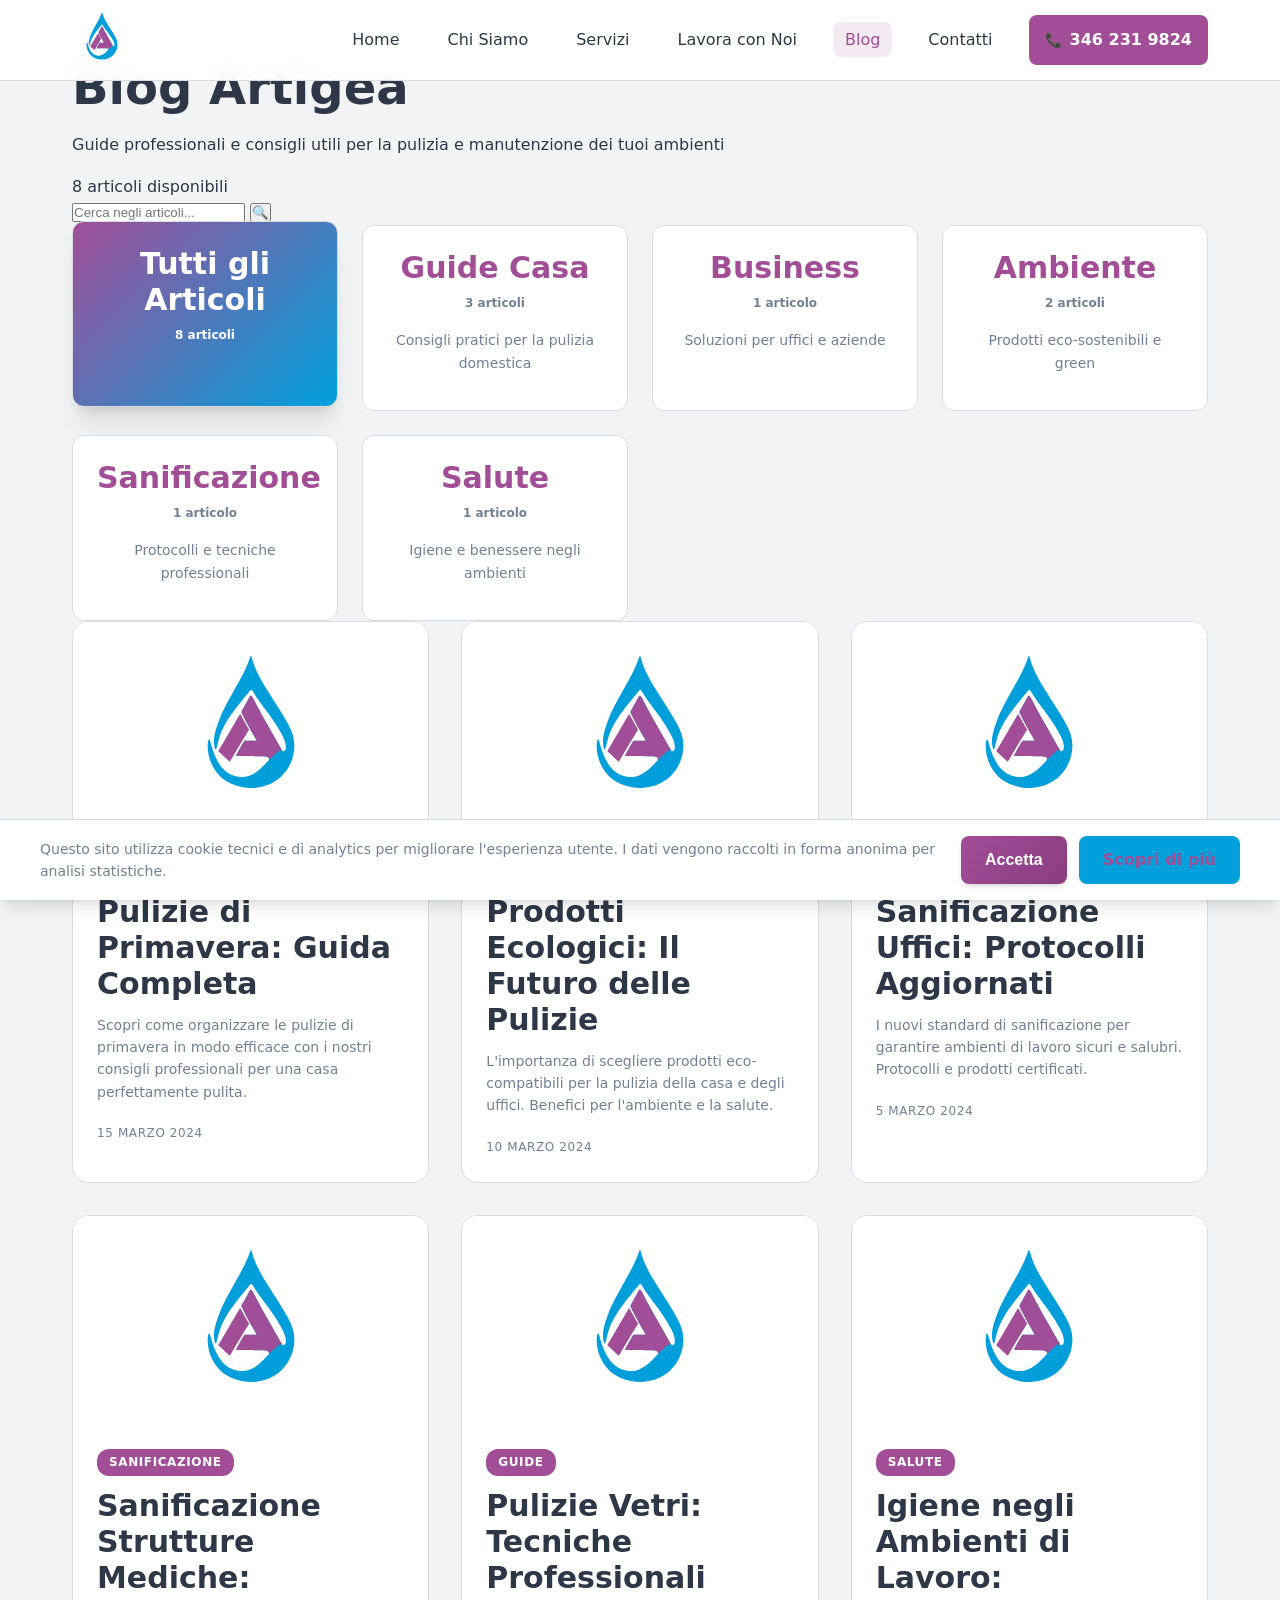
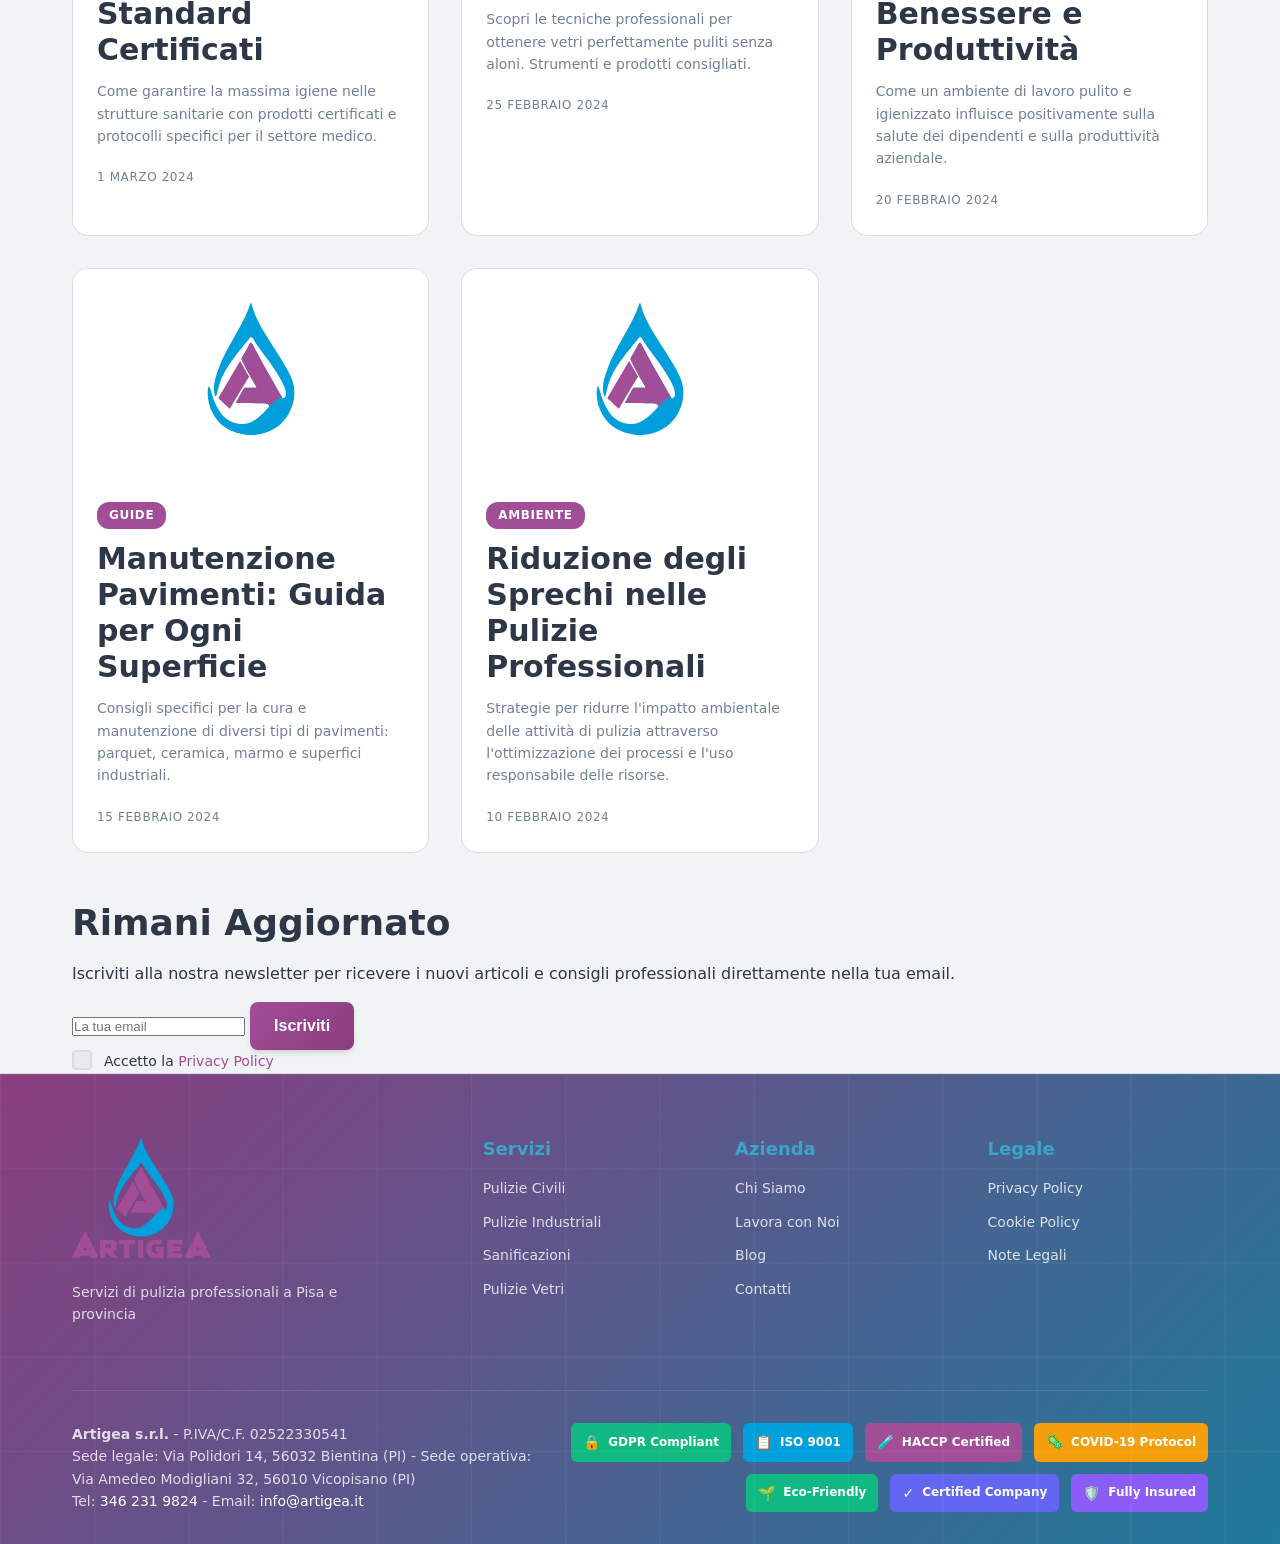
==== commit f61b6e85: "Fix blog article counters and filters" ====
--- a/blog/index.html
+++ b/blog/index.html
@@ -1,30 +1,26 @@
 <!DOCTYPE html>
 <html lang="it">
-
 <head>
     <meta charset="UTF-8">
     <meta name="viewport" content="width=device-width, initial-scale=1.0">
-    <title>Blog Pulizie Pisa - Consigli e Guide Professionali | Artigea s.r.l.</title>
-    <meta name="description"
-        content="Blog di Artigea s.r.l. con consigli professionali per pulizie a Pisa: guide pratiche, trucchi del mestiere e novità nel settore delle pulizie civili e industriali.">
-    <meta name="keywords"
-        content="blog pulizie Pisa, consigli pulizie, guide pulizie professionali, trucchi pulizie casa, sanificazione consigli, pulizie industriali guide">
+    <title>Blog - Artigea s.r.l. | Guide e Consigli per Pulizie Professionali</title>
+    <meta name="description" content="Scopri guide professionali, consigli utili e novità dal mondo delle pulizie. Il blog di Artigea s.r.l. per mantenere i tuoi ambienti sempre perfetti.">
+    <meta name="keywords" content="blog pulizie, guide pulizie casa, consigli pulizie professionali, sanificazione, Artigea Pisa">
     <meta name="author" content="Artigea s.r.l.">
-
+    
     <!-- Open Graph / Facebook -->
     <meta property="og:type" content="website">
-    <meta property="og:url" content="https://www.artigea.com/./blog/">
-    <meta property="og:title" content="Blog Pulizie Professionali Pisa - Artigea s.r.l.">
-    <meta property="og:description" content="Consigli, guide e novità dal mondo delle pulizie professionali a Pisa">
-    <meta property="og:image" content="../assets/blog-og-image.jpg">
+    <meta property="og:url" content="https://www.artigea.com/blog/">
+    <meta property="og:title" content="Blog Artigea - Guide e Consigli per Pulizie Professionali">
+    <meta property="og:description" content="Scopri guide professionali e consigli utili dal mondo delle pulizie">
+    <meta property="og:image" content="../img/LogoCompleto.png">
 
     <!-- Twitter -->
     <meta property="twitter:card" content="summary_large_image">
-    <meta property="twitter:url" content="https://www.artigea.com/./blog/">
-    <meta property="twitter:title" content="Blog Pulizie Professionali Pisa - Artigea s.r.l.">
-    <meta property="twitter:description"
-        content="Consigli, guide e novità dal mondo delle pulizie professionali a Pisa">
-    <meta property="twitter:image" content="../assets/blog-og-image.jpg">
+    <meta property="twitter:url" content="https://www.artigea.com/blog/">
+    <meta property="twitter:title" content="Blog Artigea - Guide e Consigli per Pulizie Professionali">
+    <meta property="twitter:description" content="Scopri guide professionali e consigli utili dal mondo delle pulizie">
+    <meta property="twitter:image" content="../img/LogoCompleto.png">
 
     <!-- Favicon -->
     <link rel="icon" type="image/png" sizes="16x16" href="../assets/favicon-16.png">
@@ -32,7 +28,7 @@
     <link rel="apple-touch-icon" sizes="180x180" href="../assets/apple-touch-icon.png">
 
     <!-- Canonical URL -->
-    <link rel="canonical" href="https://www.artigea.com/./blog/">
+    <link rel="canonical" href="https://www.artigea.com/blog/">
 
     <!-- Stylesheet -->
     <link rel="stylesheet" href="../css/main.css">
@@ -43,22 +39,44 @@
     <script async src="https://www.googletagmanager.com/gtag/js?id=GA_MEASUREMENT_ID"></script>
     <script>
         window.dataLayer = window.dataLayer || [];
-        function gtag() { dataLayer.push(arguments); }
+        function gtag(){dataLayer.push(arguments);}
         gtag('js', new Date());
         gtag('config', 'GA_MEASUREMENT_ID', {
             'anonymize_ip': true,
             'cookie_flags': 'max-age=7200;secure;samesite=none'
         });
     </script>
+
+    <!-- JSON-LD Blog Schema -->
+    <script type="application/ld+json">
+    {
+        "@context": "https://schema.org",
+        "@type": "Blog",
+        "name": "Blog Artigea",
+        "description": "Guide professionali e consigli per pulizie e sanificazioni",
+        "url": "https://www.artigea.com/blog/",
+        "publisher": {
+            "@type": "Organization",
+            "name": "Artigea s.r.l.",
+            "logo": {
+                "@type": "ImageObject",
+                "url": "https://www.artigea.com/img/LogoCompleto.png"
+            }
+        },
+        "mainEntityOfPage": {
+            "@type": "WebPage",
+            "@id": "https://www.artigea.com/blog/"
+        }
+    }
+    </script>
 </head>
-
 <body>
     <!-- Header -->
     <header class="header">
         <nav class="nav container">
             <div class="nav__brand">
                 <a href="../index.html">
-                    <img src=".././img/logo.svg" alt="Logo Artigea s.r.l." class="nav__logo">
+                    <img src="../img/logo.svg" alt="Logo Artigea s.r.l." class="nav__logo">
                 </a>
             </div>
             <ul class="nav__menu" id="nav-menu">
@@ -96,723 +114,297 @@
     </header>
 
     <!-- Main Content -->
-    <main class="blog-index">
-        <!-- Hero Section -->
-        <section class="blog-hero">
+    <main class="blog-page">
+        <!-- Breadcrumb -->
+        <nav class="breadcrumb container" aria-label="Percorso">
+            <ol class="breadcrumb__list">
+                <li class="breadcrumb__item">
+                    <a href="../index.html" class="breadcrumb__link">Home</a>
+                </li>
+                <li class="breadcrumb__item breadcrumb__item--current" aria-current="page">
+                    Blog
+                </li>
+            </ol>
+        </nav>
+
+        <!-- Blog Header -->
+        <section class="blog-header">
             <div class="container">
-                <div class="blog-hero__content">
-                    <h1 class="blog-hero__title">Blog Pulizie Pisa</h1>
-                    <p class="blog-hero__description">
-                        Guide professionali, consigli pratici e novità dal mondo delle pulizie.
-                        Scopri i segreti per mantenere sempre puliti e salubri i tuoi ambienti a Pisa.
-                    </p>
+                <h1 class="blog-header__title">Blog Artigea</h1>
+                <p class="blog-header__subtitle">
+                    Guide professionali e consigli utili per la pulizia e manutenzione dei tuoi ambienti
+                </p>
+                <div class="blog-counter">
+                    <span id="total-articles">Caricamento articoli...</span>
                 </div>
             </div>
         </section>
 
-        <!-- Featured Article -->
-        <section class="featured-article">
+        <!-- Search and Filters -->
+        <section class="blog-filters">
             <div class="container">
-                <h2 class="section__title">Articolo in Evidenza</h2>
-                <article class="featured-card">
-                    <div class="featured-card__image">
-                        <img src=".././img/logo.svg" alt="Artigea s.r.l. - Pulizie di primavera Pisa" loading="lazy"
-                            style="object-fit: contain; background: white; padding: 2rem;">
-                        <img src=".././img/logo.svg" alt="Artigea s.r.l. - Pulizie di primavera Pisa" loading="lazy"
-                            class="blog-featured-image">
-                    </div>
-                    <div class="featured-card__content">
-                        <span class="featured-card__category">Guide</span>
-                        <h3 class="featured-card__title">
-                            <a href="pulizie-di-primavera-guida-completa.html">
-                                Pulizie di Primavera: Guida Completa per la Casa
-                            </a>
-                        </h3>
-                        <p class="featured-card__excerpt">
-                            La primavera è il momento perfetto per dare una rinfrescata completa alla casa.
-                            In questa guida dettagliata, ti spieghiamo come organizzare le pulizie di primavera
-                            in modo efficace e sistematico, dalla pianificazione agli strumenti necessari.
-                        </p>
-                        <div class="featured-card__meta">
-                            <time class="featured-card__date" datetime="2024-03-15">15 Marzo 2024</time>
-                            <time class="featured-card__date" datetime="2025-03-15">15 Marzo 2025</time>
-                            <span class="featured-card__reading-time">8 min di lettura</span>
-                        </div>
-                        <a href="pulizie-di-primavera-guida-completa.html" class="btn btn--primary">Leggi l'articolo</a>
-                    </div>
-                </article>
+                <!-- Search Bar -->
+                <div class="search-container">
+                    <input type="text" id="blog-search" placeholder="Cerca negli articoli..." class="search-input">
+                    <button type="button" class="search-button" aria-label="Cerca">
+                        🔍
+                    </button>
+                </div>
+
+                <!-- Category Filters -->
+                <div class="categories-grid">
+                    <div class="category-card" data-category="all">
+                        <div class="category-card__content">
+                            <h3 class="category-card__title">Tutti gli Articoli</h3>
+                            <p class="category-card__count">Caricamento...</p>
+                        </div>
+                    </div>
+                    
+                    <div class="category-card" data-category="guide">
+                        <div class="category-card__content">
+                            <h3 class="category-card__title">Guide Casa</h3>
+                            <p class="category-card__count">Caricamento...</p>
+                            <p class="category-card__description">Consigli pratici per la pulizia domestica</p>
+                        </div>
+                    </div>
+                    
+                    <div class="category-card" data-category="business">
+                        <div class="category-card__content">
+                            <h3 class="category-card__title">Business</h3>
+                            <p class="category-card__count">Caricamento...</p>
+                            <p class="category-card__description">Soluzioni per uffici e aziende</p>
+                        </div>
+                    </div>
+                    
+                    <div class="category-card" data-category="ambiente">
+                        <div class="category-card__content">
+                            <h3 class="category-card__title">Ambiente</h3>
+                            <p class="category-card__count">Caricamento...</p>
+                            <p class="category-card__description">Prodotti eco-sostenibili e green</p>
+                        </div>
+                    </div>
+                    
+                    <div class="category-card" data-category="sanificazione">
+                        <div class="category-card__content">
+                            <h3 class="category-card__title">Sanificazione</h3>
+                            <p class="category-card__count">Caricamento...</p>
+                            <p class="category-card__description">Protocolli e tecniche professionali</p>
+                        </div>
+                    </div>
+                    
+                    <div class="category-card" data-category="salute">
+                        <div class="category-card__content">
+                            <h3 class="category-card__title">Salute</h3>
+                            <p class="category-card__count">Caricamento...</p>
+                            <p class="category-card__description">Igiene e benessere negli ambienti</p>
+                        </div>
+                    </div>
+                </div>
+
+                <!-- Filter Status -->
+                <div id="filter-status" class="filter-status" style="display: none;">
+                    <p>Filtro attivo</p>
+                </div>
             </div>
         </section>
 
-        <!-- Blog Categories -->
-        <section class="blog-categories">
+        <!-- Blog Articles -->
+        <section class="blog-articles">
             <div class="container">
-                <h2 class="section__title">Categorie</h2>
-                <div class="categories-grid">
-
-                    <div class="category-card" data-category="guide">
-                        <div class="category-card__icon">🏠</div>
-                        <h3 class="category-card__title">Guide Casa</h3>
-                        <p class="category-card__description">Consigli per la pulizia domestica</p>
-                        <span class="category-card__count"></span>
-                    </div>
-
-                    <div class="category-card" data-category="business">
-                        <div class="category-card__icon">🏢</div>
-                        <h3 class="category-card__title">Business</h3>
-                        <p class="category-card__description">Pulizie per uffici e aziende</p>
-                        <span class="category-card__count"></span>
-                    </div>
-
-                    <div class="category-card" data-category="ambiente">
-                        <div class="category-card__icon">🌱</div>
-                        <h3 class="category-card__title">Ambiente</h3>
-                        <p class="category-card__description">Prodotti eco‑sostenibili</p>
-                        <span class="category-card__count"></span>
-                    </div>
-
-                    <div class="category-card" data-category="sanificazione">
-                        <div class="category-card__icon">🦠</div>
-                        <h3 class="category-card__title">Sanificazione</h3>
-                        <p class="category-card__description">Igiene e disinfezione</p>
-                        <span class="category-card__count"></span>
-                    </div>
-
-                    <div class="category-card" data-category="salute">
-                        <div class="category-card__icon">💊</div>
-                        <h3 class="category-card__title">Salute</h3>
-                        <p class="category-card__description">Pulizie per la salute</p>
-                        <span class="category-card__count"></span>
-                    </div>
-
-                    <div class="category-card category-card--all active" data-category="all">
-                        <div class="category-card__icon">📋</div>
-                        <h3 class="category-card__title">Tutti gli Articoli</h3>
-                        <p class="category-card__description">Visualizza tutti i contenuti</p>
-                        <span class="category-card__count"></span>
-                    </div>
-
+                <div class="blog__grid">
+                    <!-- Article 1 -->
+                    <article class="blog-card" data-category="guide">
+                        <img src="../img/logo.svg" alt="Pulizie di primavera - Guida completa" 
+                             class="blog-card__image" loading="lazy"
+                             style="object-fit: contain; background: white; padding: 1rem;">
+                        <div class="blog-card__content">
+                            <span class="blog-card__category">Guide</span>
+                            <h3 class="blog-card__title">
+                                <a href="pulizie-di-primavera-guida-completa.html">
+                                    Pulizie di Primavera: Guida Completa
+                                </a>
+                            </h3>
+                            <p class="blog-card__excerpt">
+                                Scopri come organizzare le pulizie di primavera in modo efficace con i nostri 
+                                consigli professionali per una casa perfettamente pulita.
+                            </p>
+                            <time class="blog-card__date" datetime="2024-03-15">15 Marzo 2024</time>
+                        </div>
+                    </article>
+
+                    <!-- Article 2 -->
+                    <article class="blog-card" data-category="ambiente">
+                        <img src="../img/logo.svg" alt="Prodotti ecologici per pulizie" 
+                             class="blog-card__image" loading="lazy"
+                             style="object-fit: contain; background: white; padding: 1rem;">
+                        <div class="blog-card__content">
+                            <span class="blog-card__category">Ambiente</span>
+                            <h3 class="blog-card__title">
+                                <a href="prodotti-ecologici-per-pulizie.html">
+                                    Prodotti Ecologici: Il Futuro delle Pulizie
+                                </a>
+                            </h3>
+                            <p class="blog-card__excerpt">
+                                L'importanza di scegliere prodotti eco-compatibili per la pulizia della casa 
+                                e degli uffici. Benefici per l'ambiente e la salute.
+                            </p>
+                            <time class="blog-card__date" datetime="2024-03-10">10 Marzo 2024</time>
+                        </div>
+                    </article>
+
+                    <!-- Article 3 -->
+                    <article class="blog-card" data-category="business">
+                        <img src="../img/logo.svg" alt="Sanificazione uffici post-covid" 
+                             class="blog-card__image" loading="lazy"
+                             style="object-fit: contain; background: white; padding: 1rem;">
+                        <div class="blog-card__content">
+                            <span class="blog-card__category">Business</span>
+                            <h3 class="blog-card__title">
+                                <a href="sanificazione-uffici-post-covid.html">
+                                    Sanificazione Uffici: Protocolli Aggiornati
+                                </a>
+                            </h3>
+                            <p class="blog-card__excerpt">
+                                I nuovi standard di sanificazione per garantire ambienti di lavoro sicuri e salubri. 
+                                Protocolli e prodotti certificati.
+                            </p>
+                            <time class="blog-card__date" datetime="2024-03-05">5 Marzo 2024</time>
+                        </div>
+                    </article>
+
+                    <!-- Article 4 -->
+                    <article class="blog-card" data-category="sanificazione">
+                        <img src="../img/logo.svg" alt="Sanificazione strutture mediche" 
+                             class="blog-card__image" loading="lazy"
+                             style="object-fit: contain; background: white; padding: 1rem;">
+                        <div class="blog-card__content">
+                            <span class="blog-card__category">Sanificazione</span>
+                            <h3 class="blog-card__title">
+                                <a href="sanificazione-strutture-mediche.html">
+                                    Sanificazione Strutture Mediche: Standard Certificati
+                                </a>
+                            </h3>
+                            <p class="blog-card__excerpt">
+                                Come garantire la massima igiene nelle strutture sanitarie con prodotti 
+                                certificati e protocolli specifici per il settore medico.
+                            </p>
+                            <time class="blog-card__date" datetime="2024-03-01">1 Marzo 2024</time>
+                        </div>
+                    </article>
+
+                    <!-- Article 5 -->
+                    <article class="blog-card" data-category="guide">
+                        <img src="../img/logo.svg" alt="Pulizie vetri professionali" 
+                             class="blog-card__image" loading="lazy"
+                             style="object-fit: contain; background: white; padding: 1rem;">
+                        <div class="blog-card__content">
+                            <span class="blog-card__category">Guide</span>
+                            <h3 class="blog-card__title">
+                                <a href="pulizie-vetri-professionali.html">
+                                    Pulizie Vetri: Tecniche Professionali
+                                </a>
+                            </h3>
+                            <p class="blog-card__excerpt">
+                                Scopri le tecniche professionali per ottenere vetri perfettamente puliti 
+                                senza aloni. Strumenti e prodotti consigliati.
+                            </p>
+                            <time class="blog-card__date" datetime="2024-02-25">25 Febbraio 2024</time>
+                        </div>
+                    </article>
+
+                    <!-- Article 6 -->
+                    <article class="blog-card" data-category="salute">
+                        <img src="../img/logo.svg" alt="Igiene ambienti di lavoro" 
+                             class="blog-card__image" loading="lazy"
+                             style="object-fit: contain; background: white; padding: 1rem;">
+                        <div class="blog-card__content">
+                            <span class="blog-card__category">Salute</span>
+                            <h3 class="blog-card__title">
+                                <a href="igiene-ambienti-lavoro.html">
+                                    Igiene negli Ambienti di Lavoro: Benessere e Produttività
+                                </a>
+                            </h3>
+                            <p class="blog-card__excerpt">
+                                Come un ambiente di lavoro pulito e igienizzato influisce positivamente 
+                                sulla salute dei dipendenti e sulla produttività aziendale.
+                            </p>
+                            <time class="blog-card__date" datetime="2024-02-20">20 Febbraio 2024</time>
+                        </div>
+                    </article>
+
+                    <!-- Article 7 -->
+                    <article class="blog-card" data-category="guide">
+                        <img src="../img/logo.svg" alt="Manutenzione pavimenti" 
+                             class="blog-card__image" loading="lazy"
+                             style="object-fit: contain; background: white; padding: 1rem;">
+                        <div class="blog-card__content">
+                            <span class="blog-card__category">Guide</span>
+                            <h3 class="blog-card__title">
+                                <a href="manutenzione-pavimenti.html">
+                                    Manutenzione Pavimenti: Guida per Ogni Superficie
+                                </a>
+                            </h3>
+                            <p class="blog-card__excerpt">
+                                Consigli specifici per la cura e manutenzione di diversi tipi di pavimenti: 
+                                parquet, ceramica, marmo e superfici industriali.
+                            </p>
+                            <time class="blog-card__date" datetime="2024-02-15">15 Febbraio 2024</time>
+                        </div>
+                    </article>
+
+                    <!-- Article 8 -->
+                    <article class="blog-card" data-category="ambiente">
+                        <img src="../img/logo.svg" alt="Riduzione sprechi pulizie" 
+                             class="blog-card__image" loading="lazy"
+                             style="object-fit: contain; background: white; padding: 1rem;">
+                        <div class="blog-card__content">
+                            <span class="blog-card__category">Ambiente</span>
+                            <h3 class="blog-card__title">
+                                <a href="riduzione-sprechi-pulizie.html">
+                                    Riduzione degli Sprechi nelle Pulizie Professionali
+                                </a>
+                            </h3>
+                            <p class="blog-card__excerpt">
+                                Strategie per ridurre l'impatto ambientale delle attività di pulizia 
+                                attraverso l'ottimizzazione dei processi e l'uso responsabile delle risorse.
+                            </p>
+                            <time class="blog-card__date" datetime="2024-02-10">10 Febbraio 2024</time>
+                        </div>
+                    </article>
+                </div>
+
+                <!-- Load More Button -->
+                <div class="blog__load-more">
+                    <button class="btn btn--outline" id="load-more-btn" style="display: none;">
+                        Carica altri articoli
+                    </button>
                 </div>
             </div>
         </section>
 
-        <!-- Recent Articles -->
-        <section class="recent-articles">
+        <!-- Newsletter Signup -->
+        <section class="newsletter-signup">
             <div class="container">
-                <h2 class="section__title">Articoli Recenti</h2>
-
-                <!-- Filter Status -->
-                <div class="filter-status" id="filter-status" style="display: none;">
-                    <p>Mostrando articoli per: <span class="filter-category"></span></p>
-                    <button class="btn btn--outline btn--small" onclick="clearFilter()">Mostra tutti</button>
-                </div>
-
-                <div class="blog__grid">
-
-                    <!-- 1 -->
-                    <article class="blog-card" data-category="ambiente">
-                        <img src="../img/logo.svg" alt="Prodotti Ecologici: Il Futuro delle Pulizie"
-                            class="blog-card__image" loading="lazy">
-                        <div class="blog-card__content">
-                            <span class="blog-card__category">Ambiente</span>
-                            <h3 class="blog-card__title">
-                                <a href="prodotti-ecologici-per-pulizie.html">Prodotti Ecologici: Il Futuro delle
-                                    Pulizie</a>
-                            </h3>
-                            <p class="blog-card__excerpt">L'importanza di scegliere prodotti eco‑compatibili per la
-                                pulizia di casa e ufficio.</p>
-                            <time class="blog-card__date" datetime="2025-03-10">10 Marzo 2025</time>
-                        </div>
-                    </article>
-
-                    <!-- 2 -->
-                    <article class="blog-card" data-category="business">
-                        <img src="../img/logo.svg" alt="Sanificazione Uffici: Protocolli Post‑Covid"
-                            class="blog-card__image" loading="lazy">
-                        <div class="blog-card__content">
-                            <span class="blog-card__category">Business</span>
-                            <h3 class="blog-card__title">
-                                <a href="sanificazione-uffici-post-covid.html">Sanificazione Uffici: Protocolli
-                                    Post‑Covid</a>
-                            </h3>
-                            <p class="blog-card__excerpt">Nuovi standard di sanificazione per uffici sicuri e salubri.
-                            </p>
-                            <time class="blog-card__date" datetime="2025-03-05">5 Marzo 2025</time>
-                        </div>
-                    </article>
-
-                    <!-- 3 -->
-                    <article class="blog-card" data-category="guide">
-                        <img src="../img/logo.svg" alt="Come Pulire i Vetri Senza Aloni" class="blog-card__image"
-                            loading="lazy">
-                        <div class="blog-card__content">
-                            <span class="blog-card__category">Guide</span>
-                            <h3 class="blog-card__title">
-                                <a href="come-pulire-vetri-senza-aloni.html">Come Pulire i Vetri Senza Aloni</a>
-                            </h3>
-                            <p class="blog-card__excerpt">Tecniche professionali per vetri trasparenti e puliti.</p>
-                            <time class="blog-card__date" datetime="2025-03-01">1 Marzo 2025</time>
-                        </div>
-                    </article>
-
-                    <!-- 4 -->
-                    <article class="blog-card" data-category="business">
-                        <img src="../img/logo.svg" alt="Pulizie Industriali: Cosa Devi Sapere" class="blog-card__image"
-                            loading="lazy">
-                        <div class="blog-card__content">
-                            <span class="blog-card__category">Business</span>
-                            <h3 class="blog-card__title">
-                                <a href="pulizie-industriali-cosa-sapere.html">Pulizie Industriali: Cosa Devi Sapere</a>
-                            </h3>
-                            <p class="blog-card__excerpt">Attrezzature e normative per pulizie in grandi ambienti.</p>
-                            <time class="blog-card__date" datetime="2025-02-25">25 Febbraio 2025</time>
-                        </div>
-                    </article>
-
-                    <!-- 5 -->
-                    <article class="blog-card" data-category="salute">
-                        <img src="../img/logo.svg" alt="Pulizie Anti‑Allergie: Consigli per Chi Soffre"
-                            class="blog-card__image" loading="lazy">
-                        <div class="blog-card__content">
-                            <span class="blog-card__category">Salute</span>
-                            <h3 class="blog-card__title">
-                                <a href="pulizie-anti-allergie.html">Pulizie Anti‑Allergie: Consigli per Chi Soffre</a>
-                            </h3>
-                            <p class="blog-card__excerpt">Riduci allergeni in casa con tecniche mirate e prodotti
-                                ipoallergenici.</p>
-                            <time class="blog-card__date" datetime="2025-02-20">20 Febbraio 2025</time>
-                        </div>
-                    </article>
-
-                    <!-- 6 -->
-                    <article class="blog-card" data-category="guide">
-                        <img src="../img/logo.svg" alt="Manutenzione Pavimenti: Guida per Ogni Superficie"
-                            class="blog-card__image" loading="lazy">
-                        <div class="blog-card__content">
-                            <span class="blog-card__category">Guide</span>
-                            <h3 class="blog-card__title">
-                                <a href="manutenzione-pavimenti-guida.html">Manutenzione Pavimenti: Guida per Ogni
-                                    Superficie</a>
-                            </h3>
-                            <p class="blog-card__excerpt">Consigli per parquet, gres, marmo e laminato.</p>
-                            <time class="blog-card__date" datetime="2025-02-15">15 Febbraio 2025</time>
-                        </div>
-                    </article>
-
-                    <!-- 7 -->
-                    <article class="blog-card" data-category="sanificazione">
-                        <img src="../img/logo.svg" alt="Sanificazione Ambienti: Protocolli Professionali"
-                            class="blog-card__image" loading="lazy">
-                        <div class="blog-card__content">
-                            <span class="blog-card__category">Sanificazione</span>
-                            <h3 class="blog-card__title">
-                                <a href="sanificazione-ambienti-professionali.html">Sanificazione Ambienti: Protocolli
-                                    Professionali</a>
-                            </h3>
-                            <p class="blog-card__excerpt">Eliminazione di virus, batteri e agenti patogeni con metodi
-                                certificati.</p>
-                            <time class="blog-card__date" datetime="2025-02-10">10 Febbraio 2025</time>
-                        </div>
-                    </article>
-
-                    <!-- 8 -->
-                    <article class="blog-card" data-category="guide">
-                        <img src="../img/logo.svg" alt="Efficienza energetica in casa: consigli veloci"
-                            class="blog-card__image" loading="lazy">
-                        <div class="blog-card__content">
-                            <span class="blog-card__category">Guide</span>
-                            <h3 class="blog-card__title">
-                                <a href="efficienza-energetica-casa.html">Efficienza energetica in casa: consigli
-                                    veloci</a>
-                            </h3>
-                            <p class="blog-card__excerpt">Suggerimenti rapidi per ridurre consumi e bollette.</p>
-                            <time class="blog-card__date" datetime="2025-07-14">14 Luglio 2025</time>
-                        </div>
-                    </article>
-
-                    <!-- 9 -->
-                    <article class="blog-card" data-category="consigli">
-                        <img src="../img/logo.svg" alt="Pulizie estive veloci: affronta il caldo"
-                            class="blog-card__image" loading="lazy">
-                        <div class="blog-card__content">
-                            <span class="blog-card__category">Consigli</span>
-                            <h3 class="blog-card__title">
-                                <a href="pulizie-estive-veloci.html">Pulizie estive veloci: affronta il caldo</a>
-                            </h3>
-                            <p class="blog-card__excerpt">Come pulire in fretta quando fa molto caldo.</p>
-                            <time class="blog-card__date" datetime="2025-07-14">14 Luglio 2025</time>
-                        </div>
-                    </article>
-
-                    <!-- 10 -->
-                    <article class="blog-card" data-category="ambiente">
-                        <img src="../img/logo.svg" alt="Come scegliere prodotti ecologici per la pulizia"
-                            class="blog-card__image" loading="lazy">
-                        <div class="blog-card__content">
-                            <span class="blog-card__category">Ambiente</span>
-                            <h3 class="blog-card__title">
-                                <a href="scelta-prodotti-ecologici.html">Come scegliere prodotti ecologici per la
-                                    pulizia</a>
-                            </h3>
-                            <p class="blog-card__excerpt">Guida alla scelta di detergenti green e sicuri.</p>
-                            <time class="blog-card__date" datetime="2025-07-14">14 Luglio 2025</time>
-                        </div>
-                    </article>
-
-                    <!-- 11 -->
-                    <article class="blog-card" data-category="casa">
-                        <img src="../img/logo.svg" alt="Organizzazione degli spazi per una casa sempre pulita"
-                            class="blog-card__image" loading="lazy">
-                        <div class="blog-card__content">
-                            <span class="blog-card__category">Casa</span>
-                            <h3 class="blog-card__title">
-                                <a href="organizzazione-spazi-puliti.html">Organizzazione degli spazi per una casa
-                                    sempre pulita</a>
-                            </h3>
-                            <p class="blog-card__excerpt">Metodi smart per mantenere l’ordine quotidiano.</p>
-                            <time class="blog-card__date" datetime="2025-07-14">14 Luglio 2025</time>
-                        </div>
-                    </article>
-
-                    <!-- 12 -->
-                    <article class="blog-card" data-category="consigli">
-                        <img src="../img/logo.svg" alt="Pulizia delle finestre senza aloni" class="blog-card__image"
-                            loading="lazy">
-                        <div class="blog-card__content">
-                            <span class="blog-card__category">Consigli</span>
-                            <h3 class="blog-card__title">
-                                <a href="pulizia-finestre-senza-aloni.html">Pulizia delle finestre senza aloni</a>
-                            </h3>
-                            <p class="blog-card__excerpt">Segreti per vetri perfetti senza striature.</p>
-                            <time class="blog-card__date" datetime="2025-07-14">14 Luglio 2025</time>
-                        </div>
-                    </article>
-
-                    <!-- 13 -->
-                    <article class="blog-card" data-category="sanificazione">
-                        <img src="../img/logo.svg" alt="Sanificazione dell'auto: guida essenziale"
-                            class="blog-card__image" loading="lazy">
-                        <div class="blog-card__content">
-                            <span class="blog-card__category">Sanificazione</span>
-                            <h3 class="blog-card__title">
-                                <a href="sanificazione-auto.html">Sanificazione dell'auto: guida essenziale</a>
-                            </h3>
-                            <p class="blog-card__excerpt">Procedura completa per interni e tessuti sicuri.</p>
-                            <time class="blog-card__date" datetime="2025-07-14">14 Luglio 2025</time>
-                        </div>
-                    </article>
-
-                    <!-- 14 -->
-                    <article class="blog-card" data-category="guide">
-                        <img src="../img/logo.svg" alt="Manutenzione degli elettrodomestici: estendi la loro vita"
-                            class="blog-card__image" loading="lazy">
-                        <div class="blog-card__content">
-                            <span class="blog-card__category">Guide</span>
-                            <h3 class="blog-card__title">
-                                <a href="manutenzione-elettrodomestici.html">Manutenzione degli elettrodomestici:
-                                    estendi la loro vita</a>
-                            </h3>
-                            <p class="blog-card__excerpt">I passaggi essenziali per prolungare il funzionamento.</p>
-                            <time class="blog-card__date" datetime="2025-07-14">14 Luglio 2025</time>
-                        </div>
-                    </article>
-
-                    <!-- 15 -->
-                    <article class="blog-card" data-category="consigli">
-                        <img src="../img/logo.svg" alt="Pulizie rapide dopo una festa in casa" class="blog-card__image"
-                            loading="lazy">
-                        <div class="blog-card__content">
-                            <span class="blog-card__category">Consigli</span>
-                            <h3 class="blog-card__title">
-                                <a href="pulizie-post-festa.html">Pulizie rapide dopo una festa in casa</a>
-                            </h3>
-                            <p class="blog-card__excerpt">Strategie veloci per rimettere a posto dopo un evento.</p>
-                            <time class="blog-card__date" datetime="2025-07-14">14 Luglio 2025</time>
-                        </div>
-                    </article>
-
-                    <!-- 16 -->
-                    <article class="blog-card" data-category="casa">
-                        <img src="../img/logo.svg" alt="Igiene quotidiana in cucina: trucchi essenziali"
-                            class="blog-card__image" loading="lazy">
-                        <div class="blog-card__content">
-                            <span class="blog-card__category">Casa</span>
-                            <h3 class="blog-card__title">
-                                <a href="igiene-cucina-quotidiana.html">Igiene quotidiana in cucina: trucchi
-                                    essenziali</a>
-                            </h3>
-                            <p class="blog-card__excerpt">Consigli per mantenere pulita e sicura la cucina ogni giorno.
-                            </p>
-                            <time class="blog-card__date" datetime="2025-07-14">14 Luglio 2025</time>
-                        </div>
-                    </article>
-
-                    <!-- 17 -->
-                    <article class="blog-card" data-category="sanificazione">
-                        <img src="../img/logo.svg" alt="Sanificazione della palestra domestica" class="blog-card__image"
-                            loading="lazy">
-                        <div class="blog-card__content">
-                            <span class="blog-card__category">Sanificazione</span>
-                            <h3 class="blog-card__title">
-                                <a href="sanificazione-palestra-domestica.html">Sanificazione della palestra
-                                    domestica</a>
-                            </h3>
-                            <p class="blog-card__excerpt">Procedure sicure per attrezzi e pavimenti di casa.</p>
-                            <time class="blog-card__date" datetime="2025-07-14">14 Luglio 2025</time>
-                        </div>
-                    </article>
-
-                    <!-- 18 -->
-                    <article class="blog-card" data-category="business">
-                        <img src="../img/logo.svg" alt="Pulizie in ufficio per smart working" class="blog-card__image"
-                            loading="lazy">
-                        <div class="blog-card__content">
-                            <span class="blog-card__category">Business</span>
-                            <h3 class="blog-card__title">
-                                <a href="pulizie-ufficio-smartworking.html">Pulizie in ufficio per smart working</a>
-                            </h3>
-                            <p class="blog-card__excerpt">Organizza lo spazio di lavoro remoto in ambiente pulito.</p>
-                            <time class="blog-card__date" datetime="2025-07-14">14 Luglio 2025</time>
-                        </div>
-                    </article>
-
-                    <!-- 19 -->
-                    <article class="blog-card" data-category="consigli">
-                        <img src="../img/logo.svg" alt="Come rimuovere il calcare dal bagno" class="blog-card__image"
-                            loading="lazy">
-                        <div class="blog-card__content">
-                            <span class="blog-card__category">Consigli</span>
-                            <h3 class="blog-card__title">
-                                <a href="anticalcare-bagno.html">Come rimuovere il calcare dal bagno</a>
-                            </h3>
-                            <p class="blog-card__excerpt">Metodi efficaci per un bagno senza macchie di calcare.</p>
-                            <time class="blog-card__date" datetime="2025-07-14">14 Luglio 2025</time>
-                        </div>
-                    </article>
-
-                    <!-- 20 -->
-                    <article class="blog-card" data-category="guide">
-                        <img src="../img/logo.svg" alt="Pulizia dei tappeti: metodi rapidi" class="blog-card__image"
-                            loading="lazy">
-                        <div class="blog-card__content">
-                            <span class="blog-card__category">Guide</span>
-                            <h3 class="blog-card__title">
-                                <a href="pulizia-tappeti-veloce.html">Pulizia dei tappeti: metodi rapidi</a>
-                            </h3>
-                            <p class="blog-card__excerpt">Tecniche veloci per rinfrescare tappeti e moquette.</p>
-                            <time class="blog-card__date" datetime="2025-07-14">14 Luglio 2025</time>
-                        </div>
-                    </article>
-
-                    <!-- 21 -->
-                    <article class="blog-card" data-category="guide">
-                        <img src="../img/logo.svg" alt="Trattamento del legno per esterni" class="blog-card__image"
-                            loading="lazy">
-                        <div class="blog-card__content">
-                            <span class="blog-card__category">Guide</span>
-                            <h3 class="blog-card__title">
-                                <a href="trattamento-legno-esterno.html">Trattamento del legno per esterni</a>
-                            </h3>
-                            <p class="blog-card__excerpt">Prodotti e tecniche per proteggere il legno dalle intemperie.
-                            </p>
-                            <time class="blog-card__date" datetime="2025-07-14">14 Luglio 2025</time>
-                        </div>
-                    </article>
-
-                    <!-- 22 -->
-                    <article class="blog-card" data-category="salute">
-                        <img src="../img/logo.svg" alt="Migliora l'igiene dell'aria interna" class="blog-card__image"
-                            loading="lazy">
-                        <div class="blog-card__content">
-                            <span class="blog-card__category">Salute</span>
-                            <h3 class="blog-card__title">
-                                <a href="igiene-aria-interna.html">Migliora l'igiene dell'aria interna</a>
-                            </h3>
-                            <p class="blog-card__excerpt">Consigli per purificare l’aria di casa o ufficio.</p>
-                            <time class="blog-card__date" datetime="2025-07-14">14 Luglio 2025</time>
-                        </div>
-                    </article>
-
-                    <!-- 23 -->
-                    <article class="blog-card" data-category="consigli">
-                        <img src="../img/logo.svg" alt="Pulizie stagionali: checklist primaverile"
-                            class="blog-card__image" loading="lazy">
-                        <div class="blog-card__content">
-                            <span class="blog-card__category">Consigli</span>
-                            <h3 class="blog-card__title">
-                                <a href="pulizie-stagionali.html">Pulizie stagionali: checklist primaverile</a>
-                            </h3>
-                            <p class="blog-card__excerpt">Punti chiave per la pulizia di primavera.</p>
-                            <time class="blog-card__date" datetime="2025-07-14">14 Luglio 2025</time>
-                        </div>
-                    </article>
-
-                    <!-- 24 -->
-                    <article class="blog-card" data-category="ambiente">
-                        <img src="../img/logo.svg" alt="Gestione sostenibile dei rifiuti domestici"
-                            class="blog-card__image" loading="lazy">
-                        <div class="blog-card__content">
-                            <span class="blog-card__category">Ambiente</span>
-                            <h3 class="blog-card__title">
-                                <a href="gestione-rifiuti-domestici.html">Gestione sostenibile dei rifiuti domestici</a>
-                            </h3>
-                            <p class="blog-card__excerpt">Riduci l’impatto ambientale con pratiche di riciclo.</p>
-                            <time class="blog-card__date" datetime="2025-07-14">14 Luglio 2025</time>
-                        </div>
-                    </article>
-
-                    <!-- 25 -->
-                    <article class="blog-card" data-category="sanificazione">
-                        <img src="../img/logo.svg" alt="Sanificazione dei giocattoli dei bambini"
-                            class="blog-card__image" loading="lazy">
-                        <div class="blog-card__content">
-                            <span class="blog-card__category">Sanificazione</span>
-                            <h3 class="blog-card__title">
-                                <a href="sanificazione-giocattoli-bambini.html">Sanificazione dei giocattoli dei
-                                    bambini</a>
-                            </h3>
-                            <p class="blog-card__excerpt">Assicura giochi puliti e privi di batteri.</p>
-                            <time class="blog-card__date" datetime="2025-07-14">14 Luglio 2025</time>
-                        </div>
-                    </article>
-
-                    <!-- 26 -->
-                    <article class="blog-card" data-category="business">
-                        <img src="../img/logo.svg" alt="Pulizie professionali per uffici aziendali"
-                            class="blog-card__image" loading="lazy">
-                        <div class="blog-card__content">
-                            <span class="blog-card__category">Business</span>
-                            <h3 class="blog-card__title">
-                                <a href="pulizie-uffici-aziendali.html">Pulizie professionali per uffici aziendali</a>
-                            </h3>
-                            <p class="blog-card__excerpt">Servizi specializzati per grandi aziende.</p>
-                            <time class="blog-card__date" datetime="2025-07-14">14 Luglio 2025</time>
-                        </div>
-                    </article>
-
-                    <!-- 27 -->
-                    <article class="blog-card" data-category="consigli">
-                        <img src="../img/logo.svg" alt="Pulizie veloci giornaliere: mantieni l'ordine"
-                            class="blog-card__image" loading="lazy">
-                        <div class="blog-card__content">
-                            <span class="blog-card__category">Consigli</span>
-                            <h3 class="blog-card__title">
-                                <a href="pulizie-veloci-giornaliere.html">Pulizie veloci giornaliere: mantieni
-                                    l'ordine</a>
-                            </h3>
-                            <p class="blog-card__excerpt">Routine rapida per una casa sempre in ordine.</p>
-                            <time class="blog-card__date" datetime="2025-07-14">14 Luglio 2025</time>
-                        </div>
-                    </article>
-
-                    <!-- 28 -->
-                    <article class="blog-card" data-category="guide">
-                        <img src="../img/logo.svg" alt="Pulizia delle tende: metodi efficaci" class="blog-card__image"
-                            loading="lazy">
-                        <div class="blog-card__content">
-                            <span class="blog-card__category">Guide</span>
-                            <h3 class="blog-card__title">
-                                <a href="pulizia-tende.html">Pulizia delle tende: metodi efficaci</a>
-                            </h3>
-                            <p class="blog-card__excerpt">Trucchi per rimuovere polvere e macchie dalle tende.</p>
-                            <time class="blog-card__date" datetime="2025-07-14">14 Luglio 2025</time>
-                        </div>
-                    </article>
-
-                    <!-- 29 -->
-                    <article class="blog-card" data-category="guide">
-                        <img src="../img/logo.svg" alt="Pulizia del marmo: tecniche professionali"
-                            class="blog-card__image" loading="lazy">
-                        <div class="blog-card__content">
-                            <span class="blog-card__category">Guide</span>
-                            <h3 class="blog-card__title">
-                                <a href="pulizia-marmo.html">Pulizia del marmo: tecniche professionali</a>
-                            </h3>
-                            <p class="blog-card__excerpt">Prodotti e attenzioni per superfici in marmo.</p>
-                            <time class="blog-card__date" datetime="2025-07-14">14 Luglio 2025</time>
-                        </div>
-                    </article>
-
-                    <!-- 30 -->
-                    <article class="blog-card" data-category="consigli">
-                        <img src="../img/logo.svg" alt="Differenza tra prodotti acidi e alcalini"
-                            class="blog-card__image" loading="lazy">
-                        <div class="blog-card__content">
-                            <span class="blog-card__category">Consigli</span>
-                            <h3 class="blog-card__title">
-                                <a href="prodotti-acidi-vs-alcalini.html">Differenza tra prodotti acidi e alcalini</a>
-                            </h3>
-                            <p class="blog-card__excerpt">Quando usare detergenti acidi o alcalini in base alla
-                                superficie.</p>
-                            <time class="blog-card__date" datetime="2025-07-14">14 Luglio 2025</time>
-                        </div>
-                    </article>
-
-                    <!-- 31 -->
-                    <article class="blog-card" data-category="consigli">
-                        <img src="../img/logo.svg" alt="Pulizia e manutenzione del parquet" class="blog-card__image"
-                            loading="lazy">
-                        <div class="blog-card__content">
-                            <span class="blog-card__category">Consigli</span>
-                            <h3 class="blog-card__title">
-                                <a href="pulizia-parquet.html">Pulizia e manutenzione del parquet</a>
-                            </h3>
-                            <p class="blog-card__excerpt">Prodotti e tecniche per un parquet sempre splendente.</p>
-                            <time class="blog-card__date" datetime="2025-07-14">14 Luglio 2025</time>
-                        </div>
-                    </article>
-
-                    <!-- 32 -->
-                    <article class="blog-card" data-category="consigli">
-                        <img src="../img/logo.svg" alt="Pulizia delle fughe delle piastrelle" class="blog-card__image"
-                            loading="lazy">
-                        <div class="blog-card__content">
-                            <span class="blog-card__category">Consigli</span>
-                            <h3 class="blog-card__title">
-                                <a href="pulizia-fughe-piastrelle.html">Pulizia delle fughe delle piastrelle</a>
-                            </h3>
-                            <p class="blog-card__excerpt">Metodi efficaci per eliminare lo sporco dalle fughe.</p>
-                            <time class="blog-card__date" datetime="2025-07-14">14 Luglio 2025</time>
-                        </div>
-                    </article>
-
-                    <!-- 33 -->
-                    <article class="blog-card" data-category="consigli">
-                        <img src="../img/logo.svg" alt="Come pulire l'acciaio inossidabile" class="blog-card__image"
-                            loading="lazy">
-                        <div class="blog-card__content">
-                            <span class="blog-card__category">Consigli</span>
-                            <h3 class="blog-card__title">
-                                <a href="pulizia-acciaio-inox.html">Come pulire l'acciaio inossidabile</a>
-                            </h3>
-                            <p class="blog-card__excerpt">Strategie per superfici inox senza aloni.</p>
-                            <time class="blog-card__date" datetime="2025-07-14">14 Luglio 2025</time>
-                        </div>
-                    </article>
-
-                    <!-- 34 -->
-                    <article class="blog-card" data-category="ambiente">
-                        <img src="../img/logo.svg" alt="Pulizie ecologiche con aceto" class="blog-card__image"
-                            loading="lazy">
-                        <div class="blog-card__content">
-                            <span class="blog-card__category">Ambiente</span>
-                            <h3 class="blog-card__title">
-                                <a href="pulizie-ecologiche-aceto.html">Pulizie ecologiche con aceto</a>
-                            </h3>
-                            <p class="blog-card__excerpt">Uso dell’aceto per detergere in modo green.</p>
-                            <time class="blog-card__date" datetime="2025-07-14">14 Luglio 2025</time>
-                        </div>
-                    </article>
-
-                    <!-- 35 -->
-                    <article class="blog-card" data-category="consigli">
-                        <img src="../img/logo.svg" alt="Uso corretto dei panni in microfibra" class="blog-card__image"
-                            loading="lazy">
-                        <div class="blog-card__content">
-                            <span class="blog-card__category">Consigli</span>
-                            <h3 class="blog-card__title">
-                                <a href="panni-microfibra-uso.html">Uso corretto dei panni in microfibra</a>
-                            </h3>
-                            <p class="blog-card__excerpt">Tipi di panni e tecniche di lavaggio per massima resa.</p>
-                            <time class="blog-card__date" datetime="2025-07-14">14 Luglio 2025</time>
-                        </div>
-                    </article>
-
-                    <!-- 36 -->
-                    <article class="blog-card" data-category="consigli">
-                        <img src="../img/logo.svg" alt="Disinfezione vs sanificazione: differenze"
-                            class="blog-card__image" loading="lazy">
-                        <div class="blog-card__content">
-                            <span class="blog-card__category">Consigli</span>
-                            <h3 class="blog-card__title">
-                                <a href="disinfezione-vs-sanificazione.html">Disinfezione vs sanificazione:
-                                    differenze</a>
-                            </h3>
-                            <p class="blog-card__excerpt">Quando è necessaria la sanitizzazione e quando basta
-                                disinfettare.</p>
-                            <time class="blog-card__date" datetime="2025-07-14">14 Luglio 2025</time>
-                        </div>
-                    </article>
-
-                    <!-- 37 -->
-                    <article class="blog-card" data-category="guide">
-                        <img src="../img/logo.svg" alt="Pulizia a vapore dei tappeti" class="blog-card__image"
-                            loading="lazy">
-                        <div class="blog-card__content">
-                            <span class="blog-card__category">Guide</span>
-                            <h3 class="blog-card__title">
-                                <a href="pulizia-vapore-tappeti.html">Pulizia a vapore dei tappeti</a>
-                            </h3>
-                            <p class="blog-card__excerpt">Vantaggi del vapore per eliminare polvere e macchie.</p>
-                            <time class="blog-card__date" datetime="2025-07-14">14 Luglio 2025</time>
-                        </div>
-                    </article>
-
-                    <!-- 38 -->
-                    <article class="blog-card" data-category="consigli">
-                        <img src="../img/logo.svg" alt="Pulizia del forno: trucchi veloci" class="blog-card__image"
-                            loading="lazy">
-                        <div class="blog-card__content">
-                            <span class="blog-card__category">Consigli</span>
-                            <h3 class="blog-card__title">
-                                <a href="pulizia-forno.html">Pulizia del forno: trucchi veloci</a>
-                            </h3>
-                            <p class="blog-card__excerpt">Metodi rapidi per interni bagno privo di grasso.</p>
-                            <time class="blog-card__date" datetime="2025-07-14">14 Luglio 2025</time>
-                        </div>
-                    </article>
-
-                    <!-- 39 -->
-                    <article class="blog-card" data-category="consigli">
-                        <img src="../img/logo.svg" alt="Pulizia del frigorifero interna ed esterna"
-                            class="blog-card__image" loading="lazy">
-                        <div class="blog-card__content">
-                            <span class="blog-card__category">Consigli</span>
-                            <h3 class="blog-card__title">
-                                <a href="pulizia-frigorifero.html">Pulizia del frigorifero interna ed esterna</a>
-                            </h3>
-                            <p class="blog-card__excerpt">Suggerimenti per un frigo igienico e senza odori.</p>
-                            <time class="blog-card__date" datetime="2025-07-14">14 Luglio 2025</time>
-                        </div>
-                    </article>
-
-                    <!-- 40 -->
-                    <article class="blog-card" data-category="consigli">
-                        <img src="../img/logo.svg" alt="Pulizia dei divani in tessuto" class="blog-card__image"
-                            loading="lazy">
-                        <div class="blog-card__content">
-                            <span class="blog-card__category">Consigli</span>
-                            <h3 class="blog-card__title">
-                                <a href="pulizia-divani-tessuto.html">Pulizia dei divani in tessuto</a>
-                            </h3>
-                            <p class="blog-card__excerpt">Tecniche delicate per tessuti pregiati.</p>
-                            <time class="blog-card__date" datetime="2025-07-14">14 Luglio 2025</time>
-                        </div>
-                    </article>
-
-                </div>
-            </div>
-        </section>
-
-
-        <!-- CTA Section -->
-        <section class="blog-cta">
-            <div class="container">
-                <div class="cta-card">
-                    <div class="cta-card__content">
-                        <h2 class="cta-card__title">Hai Bisogno di Pulizie Professionali?</h2>
-                        <p class="cta-card__description">
-                            Contatta Artigea s.r.l. per un preventivo gratuito. I nostri esperti sono a tua disposizione
-                            per servizi di pulizia civile, industriale e sanificazione a Pisa e provincia.
-                        </p>
-                        <div class="cta-card__actions">
-                            <a href="../index.html#contatti" class="btn btn--primary">Richiedi Preventivo</a>
-                            <a href="tel:+393462319824" class="btn btn--outline">
-                                <span class="btn__icon">📞</span>
-                                346 231 9824
-                            </a>
-                        </div>
-                    </div>
+                <div class="newsletter-content">
+                    <h2>Rimani Aggiornato</h2>
+                    <p>Iscriviti alla nostra newsletter per ricevere i nuovi articoli e consigli professionali direttamente nella tua email.</p>
+                    
+                    <form class="newsletter-form" action="https://formspree.io/f/xqabjowz" method="POST">
+                        <input type="hidden" name="_subject" value="Iscrizione Newsletter Blog">
+                        <input type="hidden" name="form_type" value="newsletter">
+                        <input type="text" name="_honey" style="display:none">
+                        
+                        <div class="newsletter-form__group">
+                            <input type="email" name="email" placeholder="La tua email" required class="newsletter-input">
+                            <button type="submit" class="btn btn--primary">Iscriviti</button>
+                        </div>
+                        
+                        <label class="checkbox-label">
+                            <input type="checkbox" name="privacy" required>
+                            <span class="checkmark"></span>
+                            <span>Accetto la <a href="../privacy-policy.html" target="_blank">Privacy Policy</a></span>
+                        </label>
+                    </form>
                 </div>
             </div>
         </section>
@@ -858,10 +450,8 @@
             <div class="footer__bottom">
                 <div class="footer__info">
                     <p><strong>Artigea s.r.l.</strong> - P.IVA/C.F. 02522330541</p>
-                    <p>Sede legale: Via Polidori 14, 56032 Bientina (PI) - Sede operativa: Via Amedeo Modigliani 32,
-                        56010 Vicopisano (PI)</p>
-                    <p>Tel: <a href="tel:+393462319824">346 231 9824</a> - Email: <a
-                            href="mailto:info@artigea.it">info@artigea.it</a></p>
+                    <p>Sede legale: Via Polidori 14, 56032 Bientina (PI) - Sede operativa: Via Amedeo Modigliani 32, 56010 Vicopisano (PI)</p>
+                    <p>Tel: <a href="tel:+393462319824">346 231 9824</a> - Email: <a href="mailto:info@artigea.it">info@artigea.it</a></p>
                 </div>
                 <div class="footer__badges">
                     <span class="professional-badge professional-badge--gdpr">
@@ -901,7 +491,7 @@
     <div id="cookie-banner" class="cookie-banner">
         <div class="cookie-banner__content">
             <p>
-                Questo sito utilizza cookie tecnici e di analytics per migliorare l'esperienza utente.
+                Questo sito utilizza cookie tecnici e di analytics per migliorare l'esperienza utente. 
                 I dati vengono raccolti in forma anonima per analisi statistiche.
             </p>
             <div class="cookie-banner__actions">
@@ -916,5 +506,4 @@
     <script src="../js/cookie-consent.js"></script>
     <script src="../js/blog-filters.js"></script>
 </body>
-
 </html>
